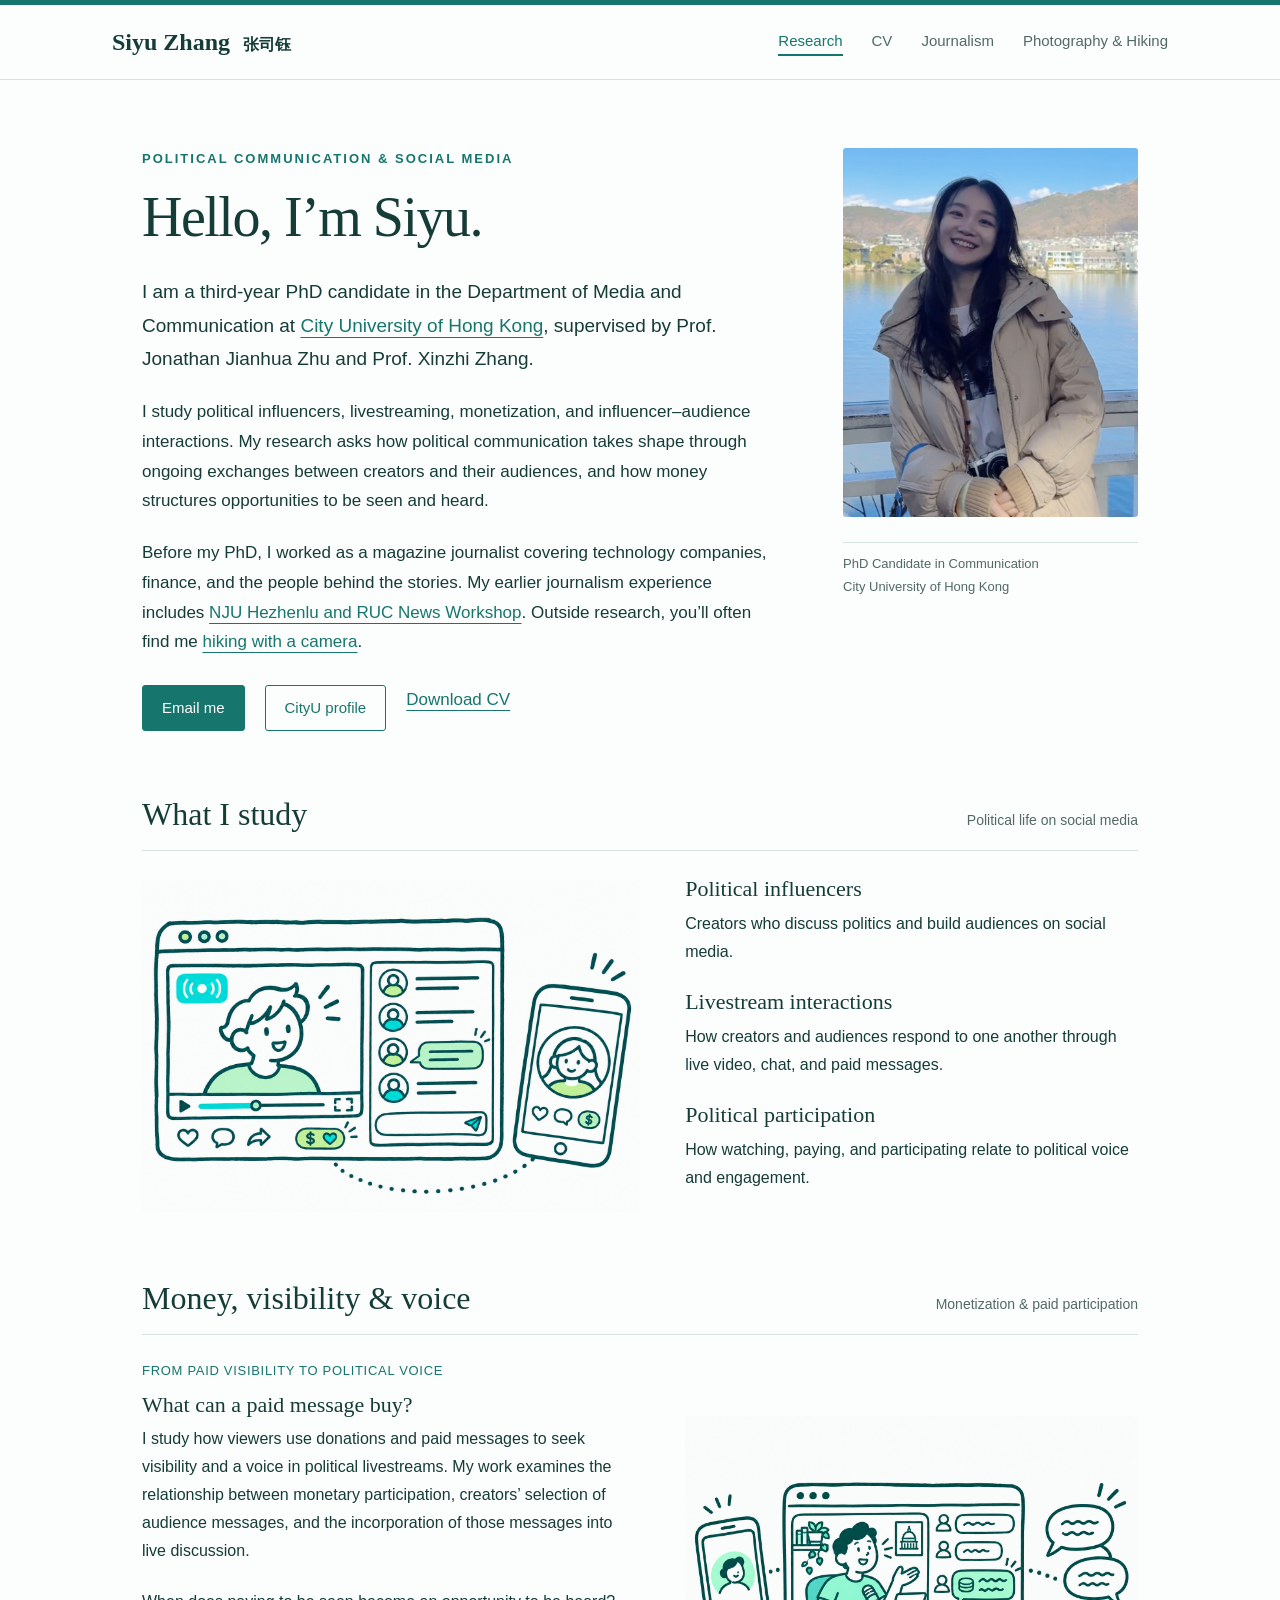
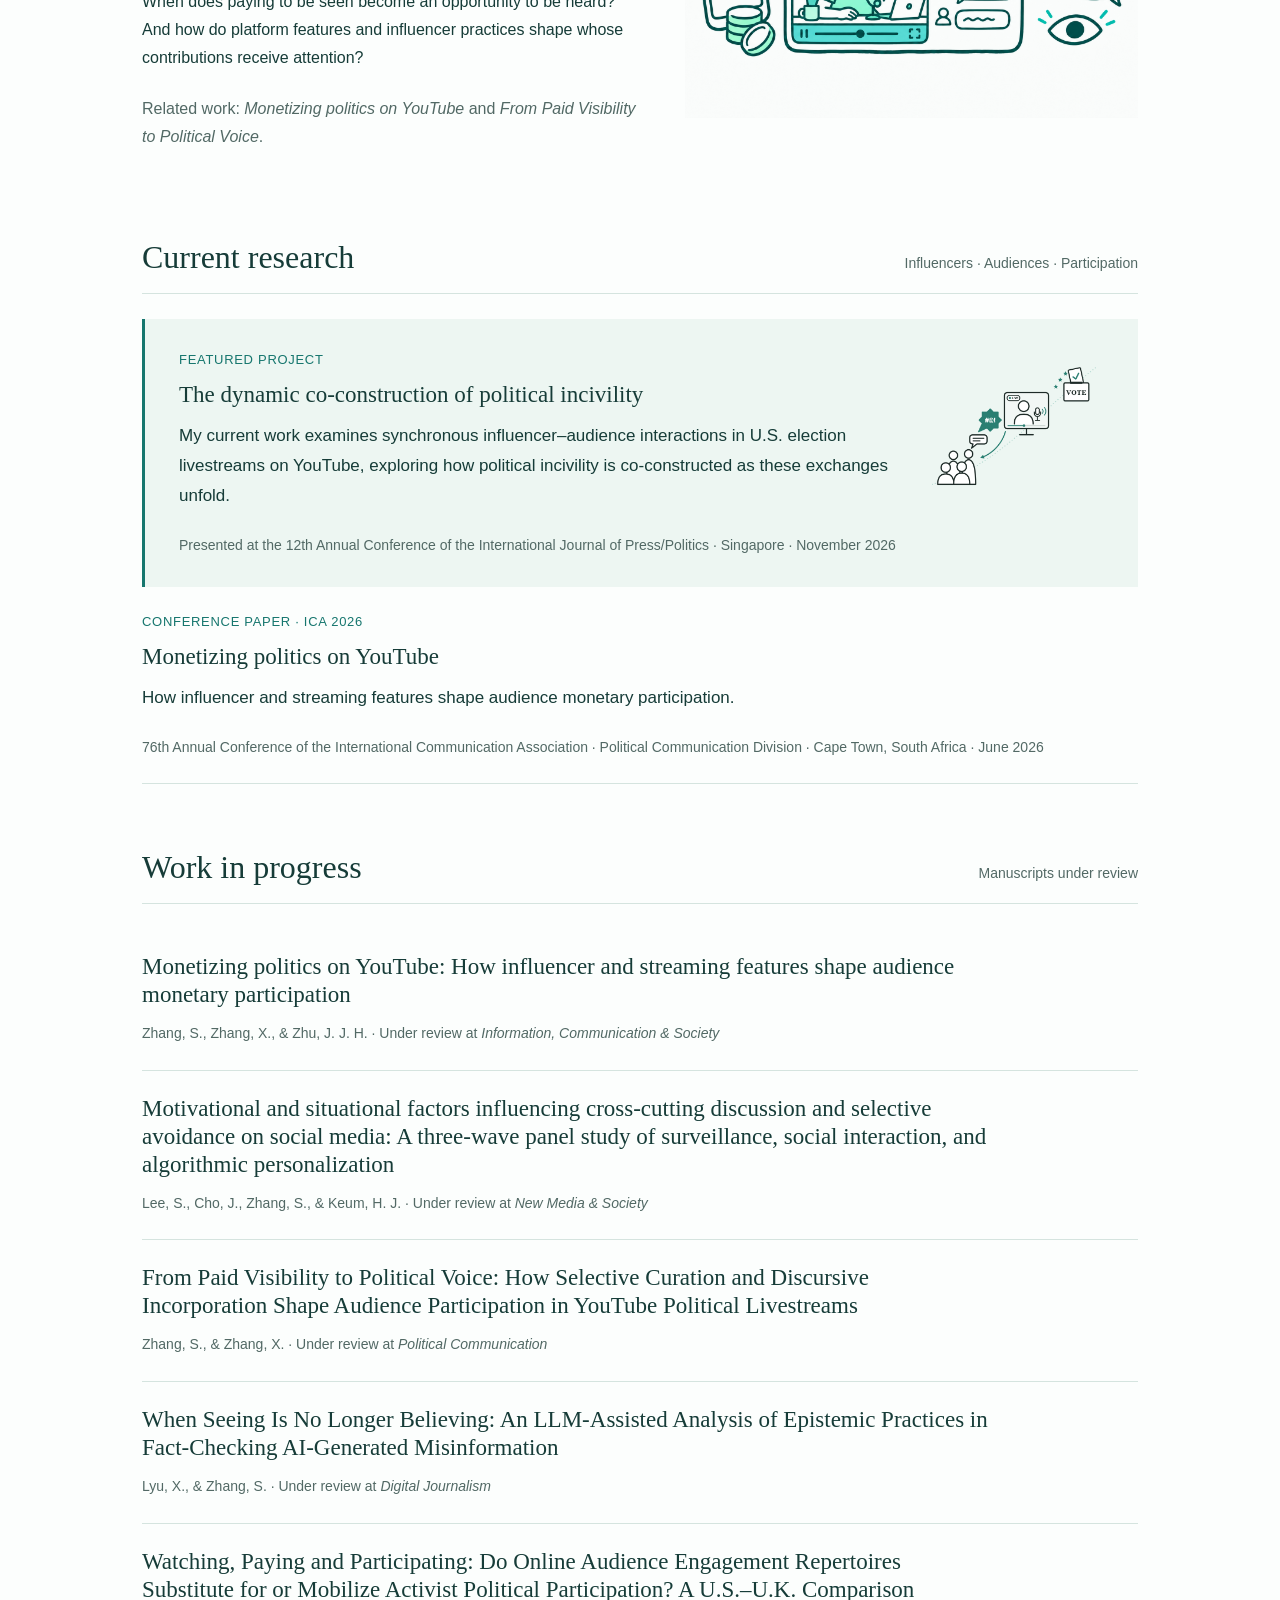
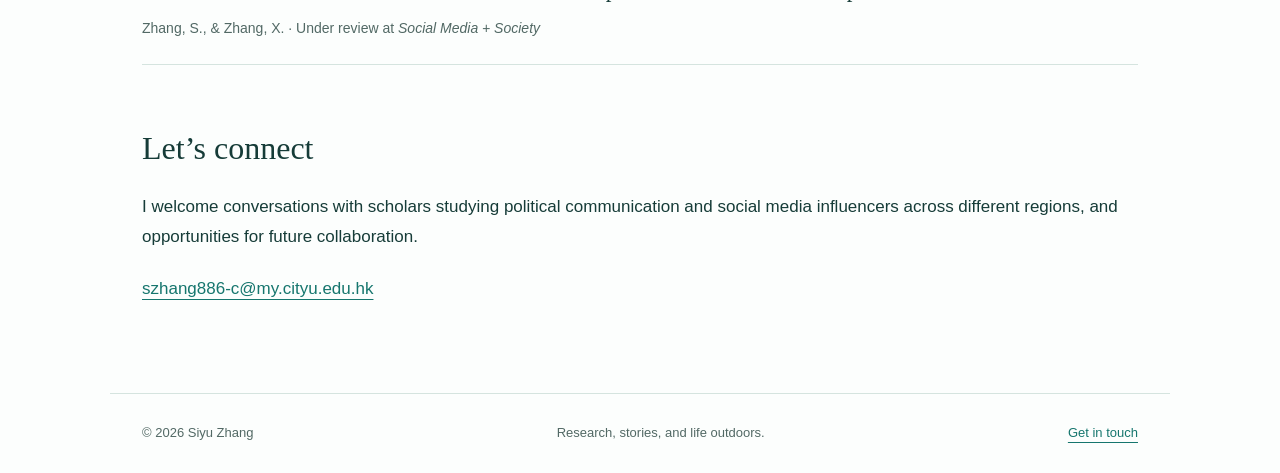
==== index.html @ 29b88601 "Publish Siyu Zhang personal academic website" ====
<!doctype html><html lang="en"><head><meta charset="utf-8"><meta name="viewport" content="width=device-width,initial-scale=1"><title>Research | Siyu Zhang</title><meta name="description" content="Siyu Zhang, PhD candidate at City University of Hong Kong. Political communication, social media influencers, and livestreaming. Research, journalism, photography and hiking."><meta name="theme-color" content="#16766e"><link rel="stylesheet" href="style.css"><link rel="icon" href="favicon.svg" type="image/svg+xml"></head><body><a class="skip" href="#main">Skip to content</a><header><div class="nav"><a class="brand" href="index.html">Siyu Zhang <span lang="zh" style="font-size:16px;margin-left:7px">张司钰</span></a><nav aria-label="Main navigation"><a href="index.html" aria-current="page" >Research</a><a href="cv.html" >CV</a><a href="journalism.html" >Journalism</a><a href="outside.html" >Photography & Hiking</a></nav></div></header><main id="main"><div class="hero"><div><div class="eyebrow">Political communication & social media</div><h1>Hello, I’m Siyu.</h1><p class="intro">I am a third-year PhD candidate in the Department of Media and Communication at <a href="https://www.cityu.edu.hk/com/Profile2.aspx?u=szhang886">City University of Hong Kong</a>, supervised by Prof. Jonathan Jianhua Zhu and Prof. Xinzhi Zhang.</p><p>I study political influencers, livestreaming, monetization, and influencer–audience interactions. My research asks how political communication takes shape through ongoing exchanges between creators and their audiences, and how money structures opportunities to be seen and heard.</p><p>Before my PhD, I worked as a magazine journalist covering technology companies, finance, and the people behind the stories. My earlier journalism experience includes <a href="journalism.html#fact-checking">NJU Hezhenlu and RUC News Workshop</a>. Outside research, you’ll often find me <a href="outside.html">hiking with a camera</a>.</p><div class="links"><a class="button" href="mailto:szhang886-c@my.cityu.edu.hk">Email me</a><a class="button outline" href="https://www.cityu.edu.hk/com/Profile2.aspx?u=szhang886" target="_blank" rel="noopener">CityU profile</a><a href="Siyu-Zhang-CV.pdf">Download CV</a></div></div><aside><img class="portrait" src="siyu-zhang.jpg" alt="Siyu Zhang smiling by a lake, with a camera"><div class="portrait-note">PhD Candidate in Communication<br>City University of Hong Kong</div></aside></div><section class="interest-section"><div class="section-head"><h2>What I study</h2><span class="meta">Political life on social media</span></div><div class="interest-layout"><img src="research-doodle.png" alt="A social media livestream connected to online viewers, live chat, reactions, and donations"><div><h3>Political influencers</h3><p>Creators who discuss politics and build audiences on social media.</p><h3>Livestream interactions</h3><p>How creators and audiences respond to one another through live video, chat, and paid messages.</p><h3>Political participation</h3><p>How watching, paying, and participating relate to political voice and engagement.</p></div></div></section><section id="money-visibility-voice"><div class="section-head"><h2>Money, visibility & voice</h2><span class="meta">Monetization & paid participation</span></div><div class="interest-layout"><div><span class="tag">FROM PAID VISIBILITY TO POLITICAL VOICE</span><h3>What can a paid message buy?</h3><p>I study how viewers use donations and paid messages to seek visibility and a voice in political livestreams. My work examines the relationship between monetary participation, creators’ selection of audience messages, and the incorporation of those messages into live discussion.</p><p>When does paying to be seen become an opportunity to be heard? And how do platform features and influencer practices shape whose contributions receive attention?</p><p class="meta">Related work: <em>Monetizing politics on YouTube</em> and <em>From Paid Visibility to Political Voice</em>.</p></div><img src="money-visibility-voice.png" alt="Online viewer payments, a highlighted livestream chat message, and opportunities for attention and response"></div></section><section><div class="section-head"><h2>Current research</h2><span class="meta">Influencers · Audiences · Participation</span></div><div class="research-focus"><img class="concept-illustration" src="research-concept.png" alt="Conceptual illustration linking livestreams, audience interaction, incivility, and electoral participation"><span class="tag">FEATURED PROJECT</span><h3>The dynamic co-construction of political incivility</h3><p>My current work examines synchronous influencer–audience interactions in U.S. election livestreams on YouTube, exploring how political incivility is co-constructed as these exchanges unfold.</p><p class="meta">Presented at the 12th Annual Conference of the International Journal of Press/Politics · Singapore · November 2026</p></div><div class="entry"><span class="tag">CONFERENCE PAPER · ICA 2026</span><h3>Monetizing politics on YouTube</h3><p>How influencer and streaming features shape audience monetary participation.</p><p class="meta">76th Annual Conference of the International Communication Association · Political Communication Division · Cape Town, South Africa · June 2026</p></div></section><section><div class="section-head"><h2>Work in progress</h2><span class="meta">Manuscripts under review</span></div><div class="entry"><h3>Monetizing politics on YouTube: How influencer and streaming features shape audience monetary participation</h3><p class="meta">Zhang, S., Zhang, X., & Zhu, J. J. H. · Under review at <em>Information, Communication & Society</em></p></div><div class="entry"><h3>Motivational and situational factors influencing cross-cutting discussion and selective avoidance on social media: A three-wave panel study of surveillance, social interaction, and algorithmic personalization</h3><p class="meta">Lee, S., Cho, J., Zhang, S., & Keum, H. J. · Under review at <em>New Media & Society</em></p></div><div class="entry"><h3>From Paid Visibility to Political Voice: How Selective Curation and Discursive Incorporation Shape Audience Participation in YouTube Political Livestreams</h3><p class="meta">Zhang, S., & Zhang, X. · Under review at <em>Political Communication</em></p></div><div class="entry"><h3>When Seeing Is No Longer Believing: An LLM-Assisted Analysis of Epistemic Practices in Fact-Checking AI-Generated Misinformation</h3><p class="meta">Lyu, X., & Zhang, S. · Under review at <em>Digital Journalism</em></p></div><div class="entry"><h3>Watching, Paying and Participating: Do Online Audience Engagement Repertoires Substitute for or Mobilize Activist Political Participation? A U.S.–U.K. Comparison</h3><p class="meta">Zhang, S., & Zhang, X. · Under review at <em>Social Media + Society</em></p></div></section><section><h2>Let’s connect</h2><p>I welcome conversations with scholars studying political communication and social media influencers across different regions, and opportunities for future collaboration.</p><a href="mailto:szhang886-c@my.cityu.edu.hk">szhang886-c@my.cityu.edu.hk</a></section></main><footer><span>© 2026 Siyu Zhang</span><span>Research, stories, and life outdoors.</span><a href="mailto:szhang886-c@my.cityu.edu.hk">Get in touch</a></footer><script src="script.js"></script></body></html>
---- style.css ----
*{box-sizing:border-box} :root{--ink:#163c38;--teal:#16766e;--muted:#526965;--line:#d5e4df;--paper:#fcfefd;--tint:#edf6f2}body{margin:0;background:var(--paper);color:var(--ink);font:17px/1.75 -apple-system,BlinkMacSystemFont,"Segoe UI",sans-serif}a{color:var(--teal);text-decoration-thickness:1px;text-underline-offset:5px}a:hover{color:#073e39}button{font:inherit}a:focus-visible,button:focus-visible,summary:focus-visible{outline:3px solid #40998d;outline-offset:5px}.skip{position:absolute;left:-9999px}.skip:focus{left:20px;top:10px;background:white;z-index:5}header{border-top:5px solid var(--teal);border-bottom:1px solid var(--line)}.nav{max-width:1120px;margin:auto;display:flex;align-items:center;justify-content:space-between;padding:23px 32px;gap:24px}.brand{font:600 24px Georgia,serif;color:var(--ink);text-decoration:none}.nav nav{display:flex;gap:29px;flex-wrap:wrap}.nav nav a{text-decoration:none;font-size:15px;color:var(--muted)}.nav nav a[aria-current]{color:var(--teal);border-bottom:2px solid var(--teal)}main{max-width:1060px;margin:auto;padding:68px 32px 90px}h1,h2,h3{font-family:Georgia,'Times New Roman',serif;font-weight:400;line-height:1.22}h1{font-size:56px;letter-spacing:-1.5px;margin:12px 0 24px}h2{font-size:32px;margin:0 0 24px}h3{font-size:23px;margin:0 0 12px}p{margin:0 0 22px}.eyebrow{font-size:13px;letter-spacing:2px;text-transform:uppercase;color:var(--teal);font-weight:600}.muted,.meta{color:var(--muted)}.meta{font-size:14px}.hero{display:grid;grid-template-columns:1fr 295px;gap:65px;align-items:start}.hero .portrait{width:100%;aspect-ratio:4/5;object-fit:cover;border-radius:3px}.portrait-note{font-size:13px;color:var(--muted);border-top:1px solid var(--line);margin-top:15px;padding-top:10px}.intro{font-size:19px;line-height:1.75}.links{display:flex;gap:20px;flex-wrap:wrap;margin-top:28px}.button{display:inline-block;background:var(--teal);color:white;text-decoration:none;padding:9px 19px;border:1px solid var(--teal);border-radius:3px;font-size:15px}.button:hover{background:#0d544e;color:white}.outline{background:transparent;color:var(--teal)}section{margin-top:64px} .section-head{display:flex;justify-content:space-between;align-items:baseline;gap:20px;border-bottom:1px solid var(--line);margin-bottom:25px}.section-head h2{margin-bottom:16px}.research-focus{background:var(--tint);padding:30px 34px;border-left:3px solid var(--teal)}.research-focus p:last-child{margin-bottom:0}.entry{padding:24px 0;border-bottom:1px solid var(--line)}.entry h3{max-width:850px}.entry p:last-child{margin-bottom:0}.tag{font-size:13px;color:var(--teal);display:block;margin-bottom:9px;letter-spacing:.7px}.page-intro{max-width:720px;font-size:19px}.cv-row{display:grid;grid-template-columns:155px 1fr;gap:25px;padding:23px 0;border-bottom:1px solid var(--line)}.cv-row p{margin:0}.cv-row h3{font-size:22px}.report{display:grid;grid-template-columns:130px 1fr;gap:28px;padding:30px 0;border-bottom:1px solid var(--line)}.report h3 a{color:var(--ink);text-decoration:none}.report h3 a:hover{text-decoration:underline}.report p{max-width:700px;margin-bottom:13px}.report .original{font-size:14px;color:var(--muted)}.landscape{width:100%;max-height:470px;object-fit:cover;margin:30px 0 0}.filters{display:flex;gap:10px;flex-wrap:wrap;margin:30px 0}.filters button{padding:7px 18px;border:1px solid var(--line);border-radius:3px;background:white;color:var(--ink);cursor:pointer}.filters button[aria-pressed=true]{background:var(--teal);border-color:var(--teal);color:white}.gallery{display:grid;grid-template-columns:repeat(3,1fr);gap:17px}.photo{padding:0;margin:0}.photo button{display:block;width:100%;padding:0;border:0;background:transparent;cursor:zoom-in}.photo img{display:block;width:100%;height:245px;object-fit:cover}.photo figcaption{font-size:13px;margin-top:7px;color:var(--muted)}.trail{padding:26px 0;border-bottom:1px solid var(--line)}.trail h3{font-size:27px}.trail p:last-child{margin-bottom:0}.stats{display:flex;gap:30px;color:var(--teal);margin:20px 0;font-size:15px}.note{font:italic 25px/1.5 Georgia,serif;margin:30px 0}.two-col{display:grid;grid-template-columns:1fr 1fr;gap:35px}footer{border-top:1px solid var(--line);padding:28px 32px;color:var(--muted);font-size:13px;max-width:1060px;margin:auto;display:flex;justify-content:space-between;gap:20px}dialog{border:0;background:#092622;padding:18px;max-width:95vw;max-height:95vh;color:white}dialog::backdrop{background:#061b19e8}dialog img{display:block;max-height:78vh;max-width:85vw;object-fit:contain}dialog button{background:white;color:var(--ink);border:0;padding:5px 16px;cursor:pointer;float:right;margin-bottom:12px}[hidden]{display:none!important}details{border-bottom:1px solid var(--line);padding:20px 0}summary{cursor:pointer;font-family:Georgia,serif;font-size:21px}details p{margin:15px 0 0}@media(max-width:760px){.nav{align-items:flex-start;flex-direction:column;padding:20px 24px;gap:12px}.nav nav{gap:18px}.nav nav a{font-size:14px}main{padding:40px 24px 60px}h1{font-size:43px}.hero{grid-template-columns:1fr;gap:30px}.hero aside{max-width:270px;grid-row:1}.hero .portrait{aspect-ratio:1/1}.intro,.page-intro{font-size:17px}.gallery{grid-template-columns:repeat(2,1fr)}.photo img{height:210px}.cv-row,.report{grid-template-columns:1fr;gap:8px}.two-col{grid-template-columns:1fr}.research-focus{padding:24px}section{margin-top:45px}footer{flex-direction:column}.section-head{flex-wrap:wrap;gap:0}}@media(max-width:430px){.gallery{grid-template-columns:1fr}.photo img{height:280px}.stats{gap:16px}}
.illustrated-intro{display:grid;grid-template-columns:minmax(0,1fr) 300px;gap:45px;align-items:center}.section-illustration{width:100%;height:auto;mix-blend-mode:multiply}.interest-layout{display:grid;grid-template-columns:1.1fr 1fr;gap:45px;align-items:center}.interest-layout>img{width:100%;mix-blend-mode:multiply}.interest-layout h3{font-size:22px;margin:0 0 7px}.interest-layout p{font-size:16px;margin-bottom:23px}.concept-illustration{width:180px;height:150px;object-fit:contain;float:right;margin:0 0 14px 25px}.research-focus{display:flow-root}@media(max-width:760px){.illustrated-intro{grid-template-columns:1fr;gap:20px}.section-illustration{max-width:300px;justify-self:center}.interest-layout{grid-template-columns:1fr;gap:25px}.interest-layout>img{max-width:470px;margin:auto}.concept-illustration{width:130px;height:120px;margin-left:15px}}
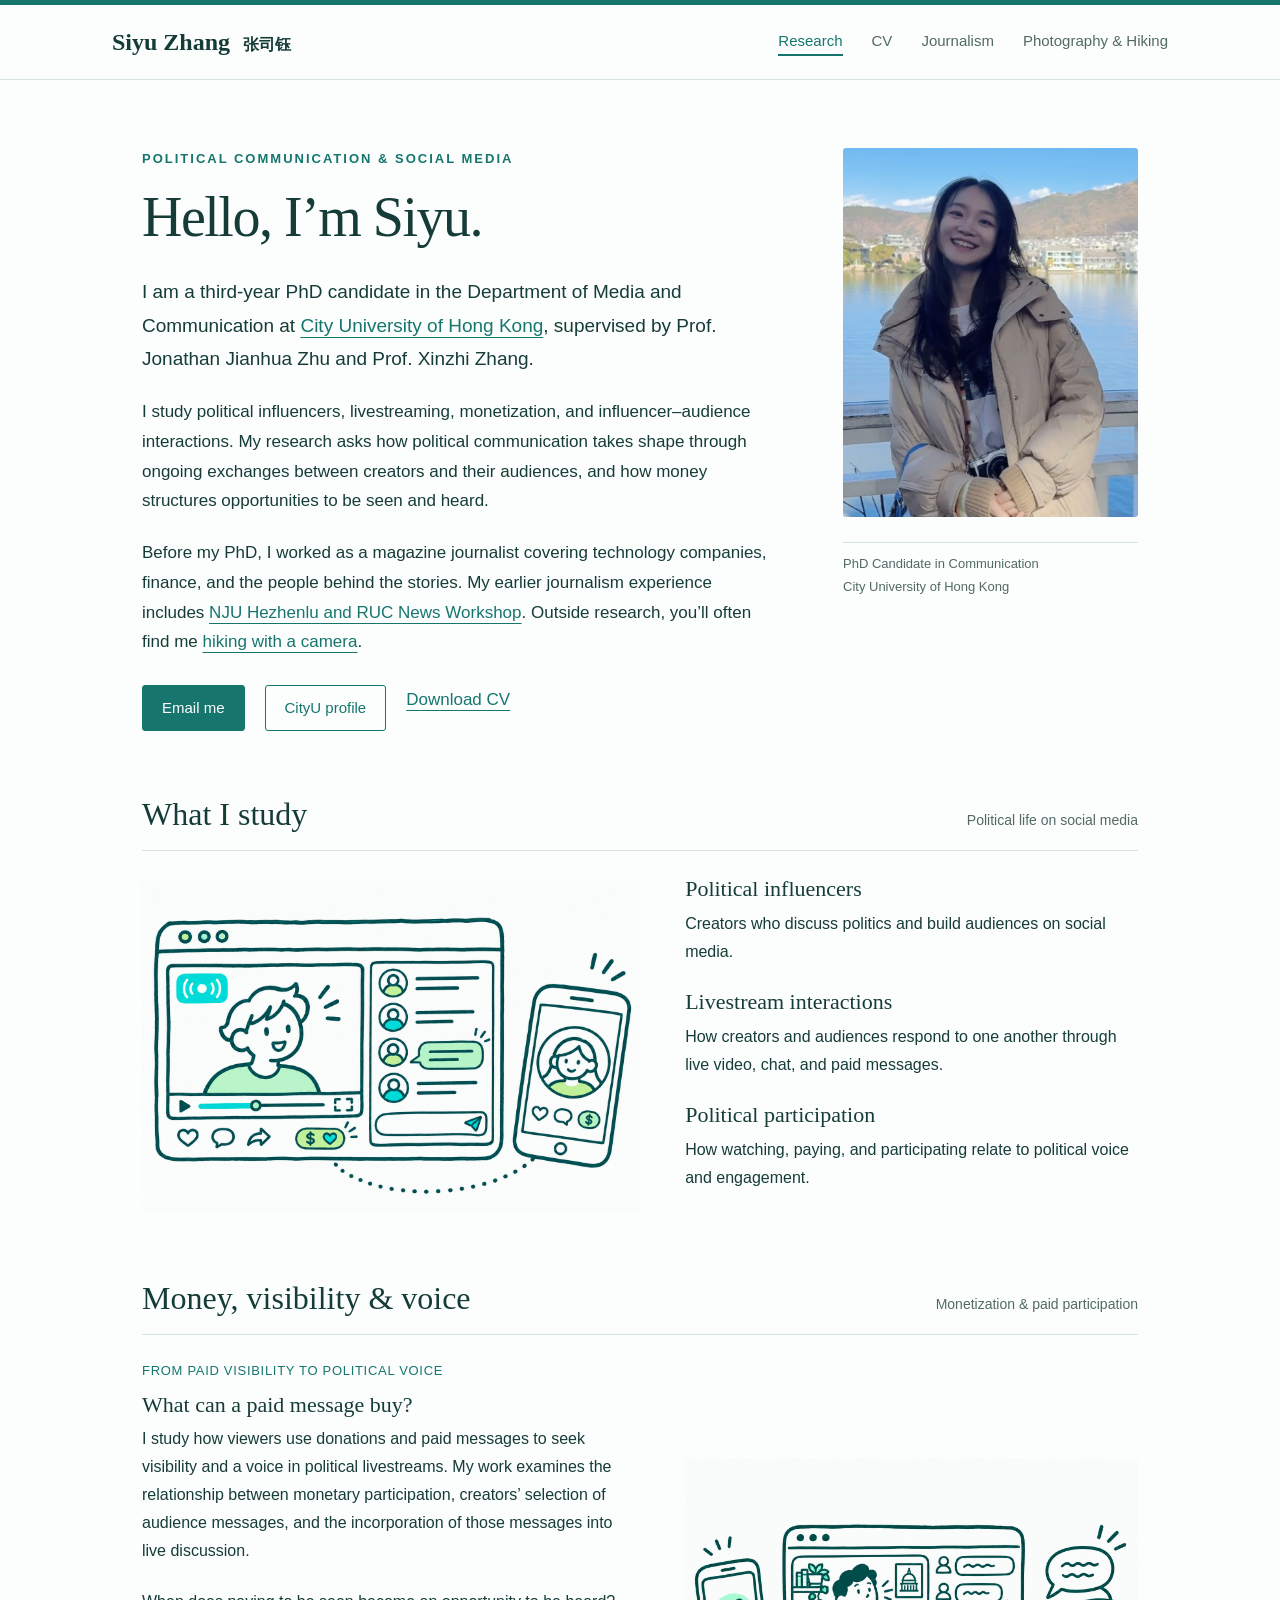
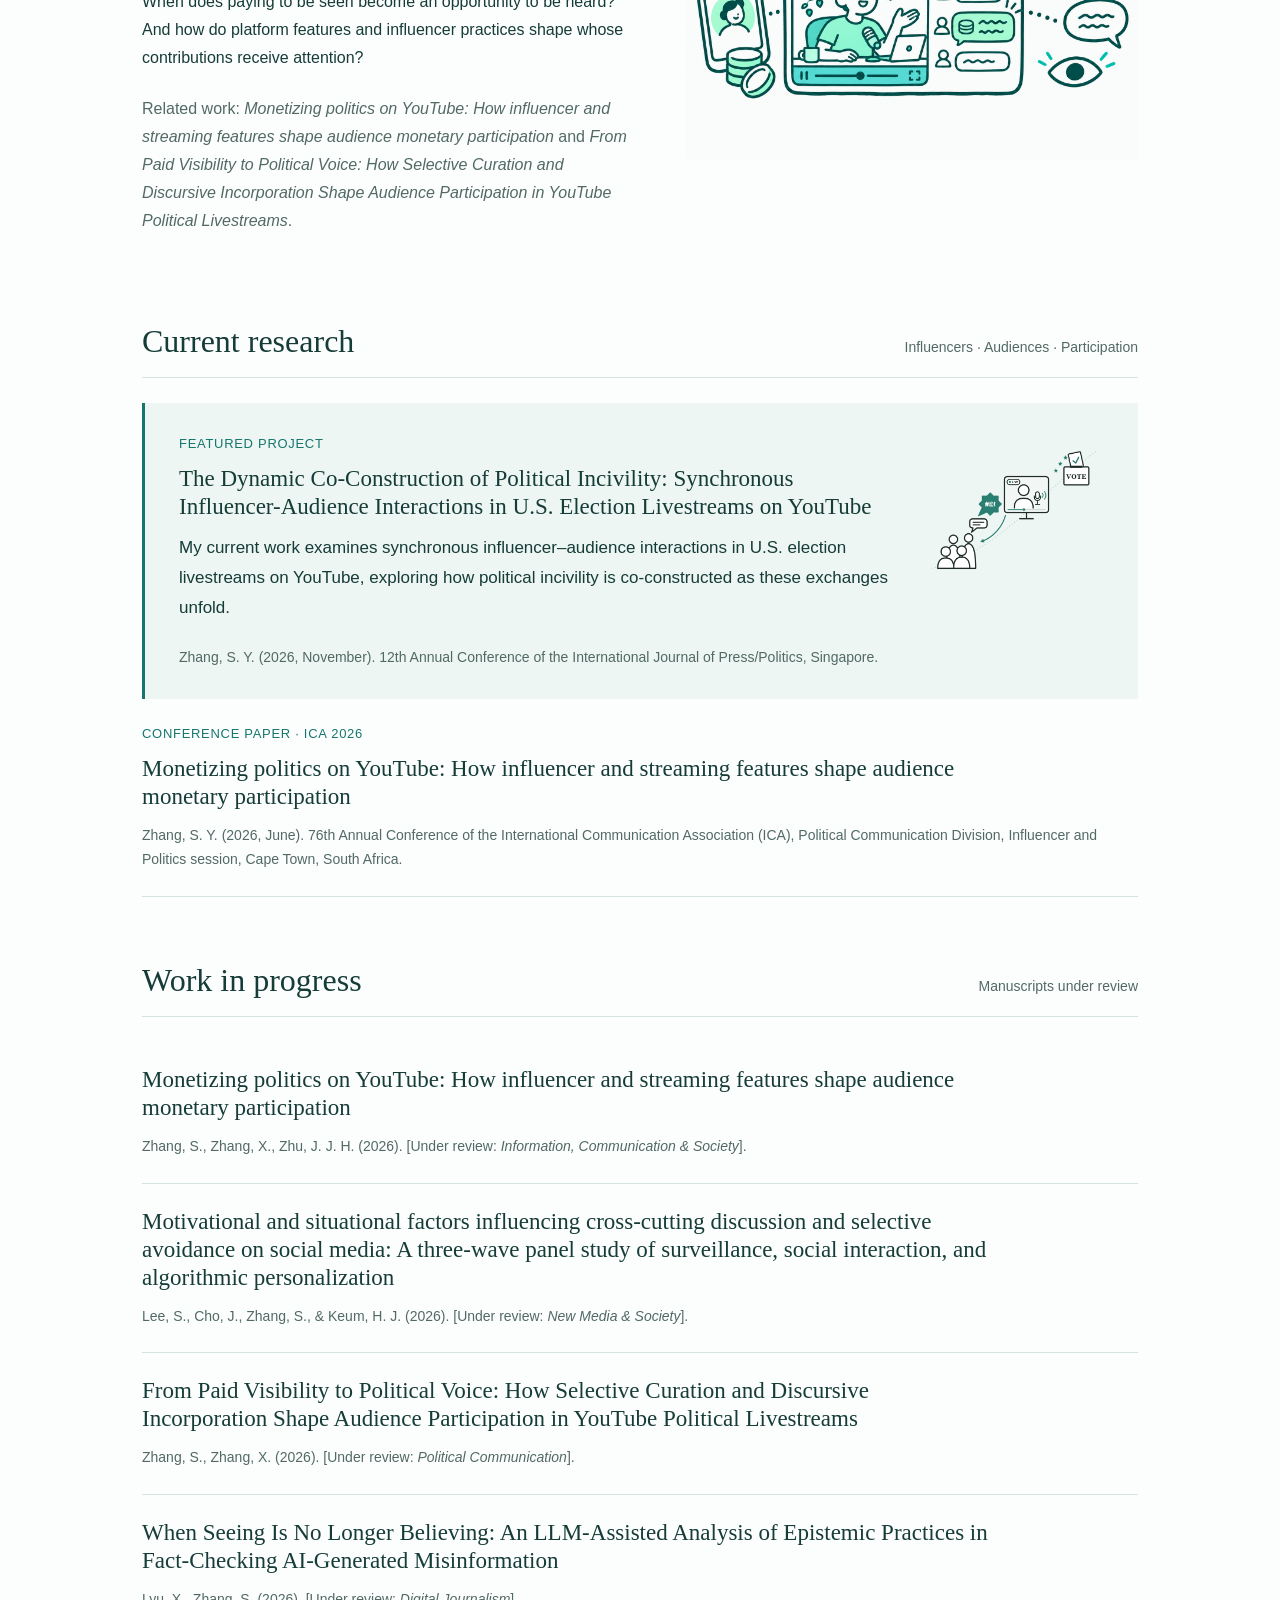
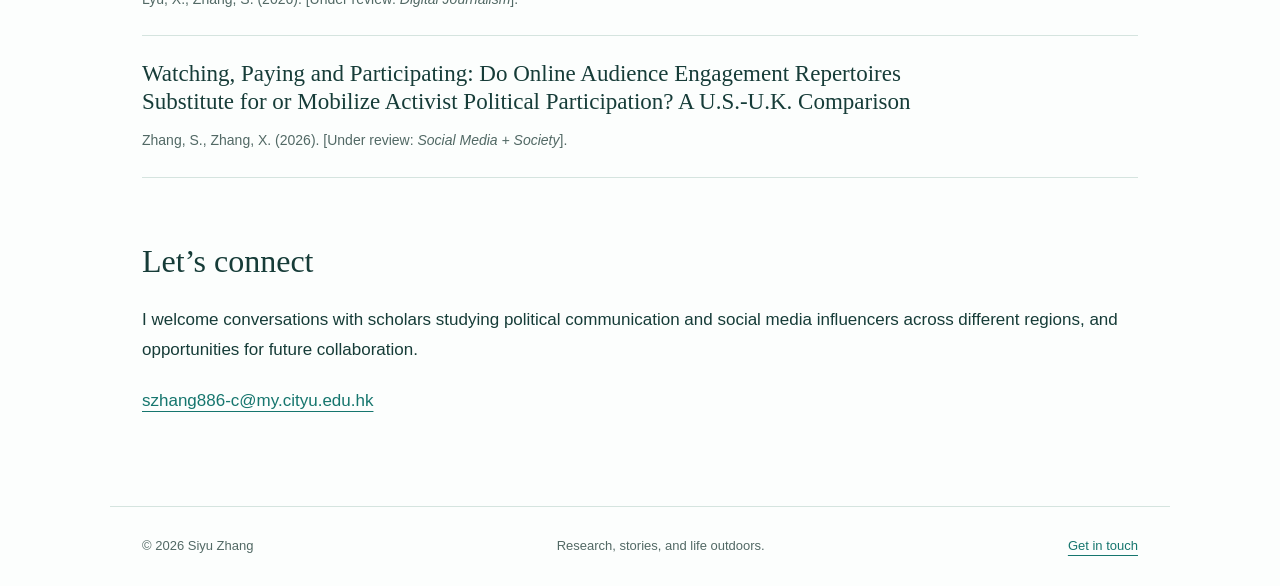
==== commit 784a5def: "Match research titles and citations to supplied CV" ====
--- a/index.html
+++ b/index.html
@@ -1 +1 @@
-<!doctype html><html lang="en"><head><meta charset="utf-8"><meta name="viewport" content="width=device-width,initial-scale=1"><title>Research | Siyu Zhang</title><meta name="description" content="Siyu Zhang, PhD candidate at City University of Hong Kong. Political communication, social media influencers, and livestreaming. Research, journalism, photography and hiking."><meta name="theme-color" content="#16766e"><link rel="stylesheet" href="style.css"><link rel="icon" href="favicon.svg" type="image/svg+xml"></head><body><a class="skip" href="#main">Skip to content</a><header><div class="nav"><a class="brand" href="index.html">Siyu Zhang <span lang="zh" style="font-size:16px;margin-left:7px">张司钰</span></a><nav aria-label="Main navigation"><a href="index.html" aria-current="page" >Research</a><a href="cv.html" >CV</a><a href="journalism.html" >Journalism</a><a href="outside.html" >Photography & Hiking</a></nav></div></header><main id="main"><div class="hero"><div><div class="eyebrow">Political communication & social media</div><h1>Hello, I’m Siyu.</h1><p class="intro">I am a third-year PhD candidate in the Department of Media and Communication at <a href="https://www.cityu.edu.hk/com/Profile2.aspx?u=szhang886">City University of Hong Kong</a>, supervised by Prof. Jonathan Jianhua Zhu and Prof. Xinzhi Zhang.</p><p>I study political influencers, livestreaming, monetization, and influencer–audience interactions. My research asks how political communication takes shape through ongoing exchanges between creators and their audiences, and how money structures opportunities to be seen and heard.</p><p>Before my PhD, I worked as a magazine journalist covering technology companies, finance, and the people behind the stories. My earlier journalism experience includes <a href="journalism.html#fact-checking">NJU Hezhenlu and RUC News Workshop</a>. Outside research, you’ll often find me <a href="outside.html">hiking with a camera</a>.</p><div class="links"><a class="button" href="mailto:szhang886-c@my.cityu.edu.hk">Email me</a><a class="button outline" href="https://www.cityu.edu.hk/com/Profile2.aspx?u=szhang886" target="_blank" rel="noopener">CityU profile</a><a href="Siyu-Zhang-CV.pdf">Download CV</a></div></div><aside><img class="portrait" src="siyu-zhang.jpg" alt="Siyu Zhang smiling by a lake, with a camera"><div class="portrait-note">PhD Candidate in Communication<br>City University of Hong Kong</div></aside></div><section class="interest-section"><div class="section-head"><h2>What I study</h2><span class="meta">Political life on social media</span></div><div class="interest-layout"><img src="research-doodle.png" alt="A social media livestream connected to online viewers, live chat, reactions, and donations"><div><h3>Political influencers</h3><p>Creators who discuss politics and build audiences on social media.</p><h3>Livestream interactions</h3><p>How creators and audiences respond to one another through live video, chat, and paid messages.</p><h3>Political participation</h3><p>How watching, paying, and participating relate to political voice and engagement.</p></div></div></section><section id="money-visibility-voice"><div class="section-head"><h2>Money, visibility & voice</h2><span class="meta">Monetization & paid participation</span></div><div class="interest-layout"><div><span class="tag">FROM PAID VISIBILITY TO POLITICAL VOICE</span><h3>What can a paid message buy?</h3><p>I study how viewers use donations and paid messages to seek visibility and a voice in political livestreams. My work examines the relationship between monetary participation, creators’ selection of audience messages, and the incorporation of those messages into live discussion.</p><p>When does paying to be seen become an opportunity to be heard? And how do platform features and influencer practices shape whose contributions receive attention?</p><p class="meta">Related work: <em>Monetizing politics on YouTube</em> and <em>From Paid Visibility to Political Voice</em>.</p></div><img src="money-visibility-voice.png" alt="Online viewer payments, a highlighted livestream chat message, and opportunities for attention and response"></div></section><section><div class="section-head"><h2>Current research</h2><span class="meta">Influencers · Audiences · Participation</span></div><div class="research-focus"><img class="concept-illustration" src="research-concept.png" alt="Conceptual illustration linking livestreams, audience interaction, incivility, and electoral participation"><span class="tag">FEATURED PROJECT</span><h3>The dynamic co-construction of political incivility</h3><p>My current work examines synchronous influencer–audience interactions in U.S. election livestreams on YouTube, exploring how political incivility is co-constructed as these exchanges unfold.</p><p class="meta">Presented at the 12th Annual Conference of the International Journal of Press/Politics · Singapore · November 2026</p></div><div class="entry"><span class="tag">CONFERENCE PAPER · ICA 2026</span><h3>Monetizing politics on YouTube</h3><p>How influencer and streaming features shape audience monetary participation.</p><p class="meta">76th Annual Conference of the International Communication Association · Political Communication Division · Cape Town, South Africa · June 2026</p></div></section><section><div class="section-head"><h2>Work in progress</h2><span class="meta">Manuscripts under review</span></div><div class="entry"><h3>Monetizing politics on YouTube: How influencer and streaming features shape audience monetary participation</h3><p class="meta">Zhang, S., Zhang, X., & Zhu, J. J. H. · Under review at <em>Information, Communication & Society</em></p></div><div class="entry"><h3>Motivational and situational factors influencing cross-cutting discussion and selective avoidance on social media: A three-wave panel study of surveillance, social interaction, and algorithmic personalization</h3><p class="meta">Lee, S., Cho, J., Zhang, S., & Keum, H. J. · Under review at <em>New Media & Society</em></p></div><div class="entry"><h3>From Paid Visibility to Political Voice: How Selective Curation and Discursive Incorporation Shape Audience Participation in YouTube Political Livestreams</h3><p class="meta">Zhang, S., & Zhang, X. · Under review at <em>Political Communication</em></p></div><div class="entry"><h3>When Seeing Is No Longer Believing: An LLM-Assisted Analysis of Epistemic Practices in Fact-Checking AI-Generated Misinformation</h3><p class="meta">Lyu, X., & Zhang, S. · Under review at <em>Digital Journalism</em></p></div><div class="entry"><h3>Watching, Paying and Participating: Do Online Audience Engagement Repertoires Substitute for or Mobilize Activist Political Participation? A U.S.–U.K. Comparison</h3><p class="meta">Zhang, S., & Zhang, X. · Under review at <em>Social Media + Society</em></p></div></section><section><h2>Let’s connect</h2><p>I welcome conversations with scholars studying political communication and social media influencers across different regions, and opportunities for future collaboration.</p><a href="mailto:szhang886-c@my.cityu.edu.hk">szhang886-c@my.cityu.edu.hk</a></section></main><footer><span>© 2026 Siyu Zhang</span><span>Research, stories, and life outdoors.</span><a href="mailto:szhang886-c@my.cityu.edu.hk">Get in touch</a></footer><script src="script.js"></script></body></html>+<!doctype html><html lang="en"><head><meta charset="utf-8"><meta name="viewport" content="width=device-width,initial-scale=1"><title>Research | Siyu Zhang</title><meta name="description" content="Siyu Zhang, PhD candidate at City University of Hong Kong. Political communication, social media influencers, and livestreaming. Research, journalism, photography and hiking."><meta name="theme-color" content="#16766e"><link rel="stylesheet" href="style.css"><link rel="icon" href="favicon.svg" type="image/svg+xml"></head><body><a class="skip" href="#main">Skip to content</a><header><div class="nav"><a class="brand" href="index.html">Siyu Zhang <span lang="zh" style="font-size:16px;margin-left:7px">张司钰</span></a><nav aria-label="Main navigation"><a href="index.html" aria-current="page" >Research</a><a href="cv.html" >CV</a><a href="journalism.html" >Journalism</a><a href="outside.html" >Photography & Hiking</a></nav></div></header><main id="main"><div class="hero"><div><div class="eyebrow">Political communication & social media</div><h1>Hello, I’m Siyu.</h1><p class="intro">I am a third-year PhD candidate in the Department of Media and Communication at <a href="https://www.cityu.edu.hk/com/Profile2.aspx?u=szhang886">City University of Hong Kong</a>, supervised by Prof. Jonathan Jianhua Zhu and Prof. Xinzhi Zhang.</p><p>I study political influencers, livestreaming, monetization, and influencer–audience interactions. My research asks how political communication takes shape through ongoing exchanges between creators and their audiences, and how money structures opportunities to be seen and heard.</p><p>Before my PhD, I worked as a magazine journalist covering technology companies, finance, and the people behind the stories. My earlier journalism experience includes <a href="journalism.html#fact-checking">NJU Hezhenlu and RUC News Workshop</a>. Outside research, you’ll often find me <a href="outside.html">hiking with a camera</a>.</p><div class="links"><a class="button" href="mailto:szhang886-c@my.cityu.edu.hk">Email me</a><a class="button outline" href="https://www.cityu.edu.hk/com/Profile2.aspx?u=szhang886" target="_blank" rel="noopener">CityU profile</a><a href="Siyu-Zhang-CV.pdf">Download CV</a></div></div><aside><img class="portrait" src="siyu-zhang.jpg" alt="Siyu Zhang smiling by a lake, with a camera"><div class="portrait-note">PhD Candidate in Communication<br>City University of Hong Kong</div></aside></div><section class="interest-section"><div class="section-head"><h2>What I study</h2><span class="meta">Political life on social media</span></div><div class="interest-layout"><img src="research-doodle.png" alt="A social media livestream connected to online viewers, live chat, reactions, and donations"><div><h3>Political influencers</h3><p>Creators who discuss politics and build audiences on social media.</p><h3>Livestream interactions</h3><p>How creators and audiences respond to one another through live video, chat, and paid messages.</p><h3>Political participation</h3><p>How watching, paying, and participating relate to political voice and engagement.</p></div></div></section><section id="money-visibility-voice"><div class="section-head"><h2>Money, visibility & voice</h2><span class="meta">Monetization & paid participation</span></div><div class="interest-layout"><div><span class="tag">FROM PAID VISIBILITY TO POLITICAL VOICE</span><h3>What can a paid message buy?</h3><p>I study how viewers use donations and paid messages to seek visibility and a voice in political livestreams. My work examines the relationship between monetary participation, creators’ selection of audience messages, and the incorporation of those messages into live discussion.</p><p>When does paying to be seen become an opportunity to be heard? And how do platform features and influencer practices shape whose contributions receive attention?</p><p class="meta">Related work: <em>Monetizing politics on YouTube: How influencer and streaming features shape audience monetary participation</em> and <em>From Paid Visibility to Political Voice: How Selective Curation and Discursive Incorporation Shape Audience Participation in YouTube Political Livestreams</em>.</p></div><img src="money-visibility-voice.png" alt="Online viewer payments, a highlighted livestream chat message, and opportunities for attention and response"></div></section><section><div class="section-head"><h2>Current research</h2><span class="meta">Influencers · Audiences · Participation</span></div><div class="research-focus"><img class="concept-illustration" src="research-concept.png" alt="Conceptual illustration linking livestreams, audience interaction, incivility, and electoral participation"><span class="tag">FEATURED PROJECT</span><h3>The Dynamic Co-Construction of Political Incivility: Synchronous Influencer-Audience Interactions in U.S. Election Livestreams on YouTube</h3><p>My current work examines synchronous influencer–audience interactions in U.S. election livestreams on YouTube, exploring how political incivility is co-constructed as these exchanges unfold.</p><p class="meta">Zhang, S. Y. (2026, November). 12th Annual Conference of the International Journal of Press/Politics, Singapore.</p></div><div class="entry"><span class="tag">CONFERENCE PAPER · ICA 2026</span><h3>Monetizing politics on YouTube: How influencer and streaming features shape audience monetary participation</h3><p class="meta">Zhang, S. Y. (2026, June). 76th Annual Conference of the International Communication Association (ICA), Political Communication Division, Influencer and Politics session, Cape Town, South Africa.</p></div></section><section><div class="section-head"><h2>Work in progress</h2><span class="meta">Manuscripts under review</span></div><div class="entry"><h3>Monetizing politics on YouTube: How influencer and streaming features shape audience monetary participation</h3><p class="meta">Zhang, S., Zhang, X., Zhu, J. J. H. (2026). [Under review: <em>Information, Communication & Society</em>].</p></div><div class="entry"><h3>Motivational and situational factors influencing cross-cutting discussion and selective avoidance on social media: A three-wave panel study of surveillance, social interaction, and algorithmic personalization</h3><p class="meta">Lee, S., Cho, J., Zhang, S., & Keum, H. J. (2026). [Under review: <em>New Media & Society</em>].</p></div><div class="entry"><h3>From Paid Visibility to Political Voice: How Selective Curation and Discursive Incorporation Shape Audience Participation in YouTube Political Livestreams</h3><p class="meta">Zhang, S., Zhang, X. (2026). [Under review: <em>Political Communication</em>].</p></div><div class="entry"><h3>When Seeing Is No Longer Believing: An LLM-Assisted Analysis of Epistemic Practices in Fact-Checking AI-Generated Misinformation</h3><p class="meta">Lyu, X., Zhang, S. (2026). [Under review: <em>Digital Journalism</em>].</p></div><div class="entry"><h3>Watching, Paying and Participating: Do Online Audience Engagement Repertoires Substitute for or Mobilize Activist Political Participation? A U.S.-U.K. Comparison</h3><p class="meta">Zhang, S., Zhang, X. (2026). [Under review: <em>Social Media + Society</em>].</p></div></section><section><h2>Let’s connect</h2><p>I welcome conversations with scholars studying political communication and social media influencers across different regions, and opportunities for future collaboration.</p><a href="mailto:szhang886-c@my.cityu.edu.hk">szhang886-c@my.cityu.edu.hk</a></section></main><footer><span>© 2026 Siyu Zhang</span><span>Research, stories, and life outdoors.</span><a href="mailto:szhang886-c@my.cityu.edu.hk">Get in touch</a></footer><script src="script.js"></script></body></html>
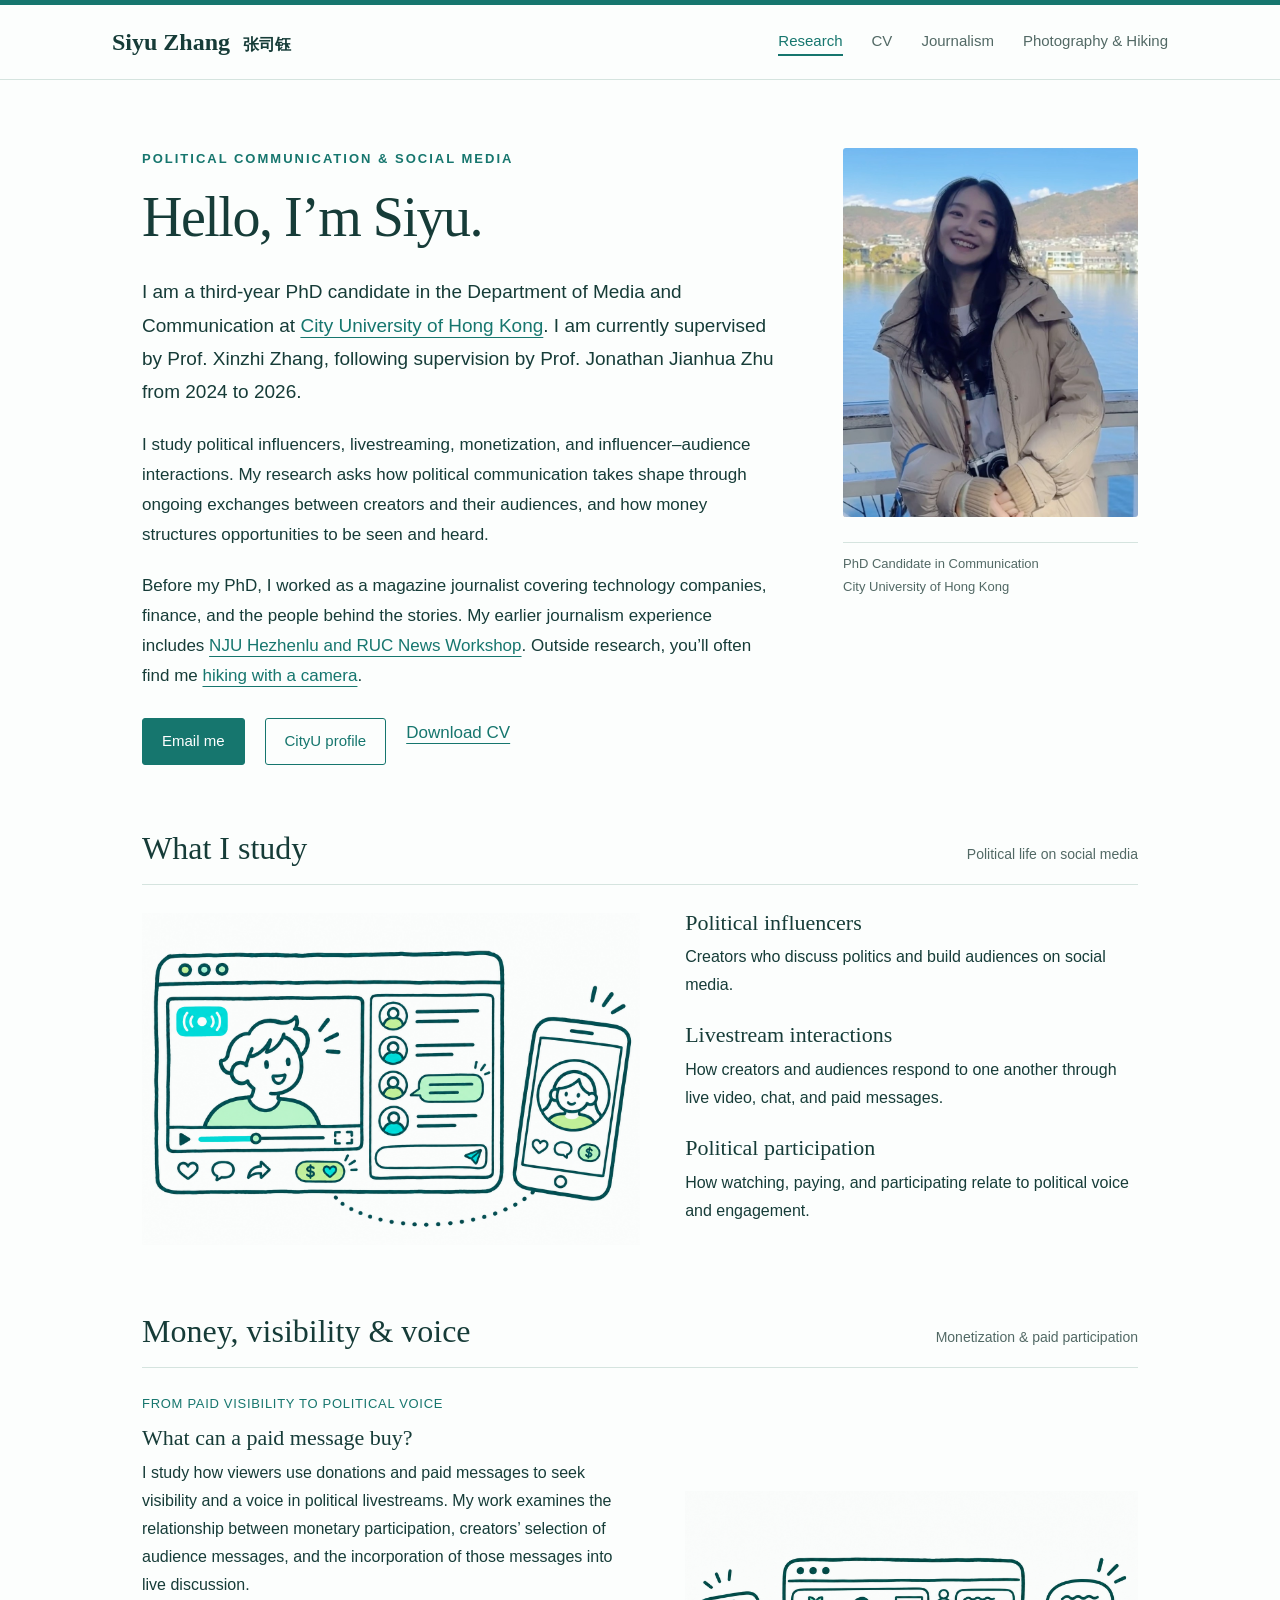
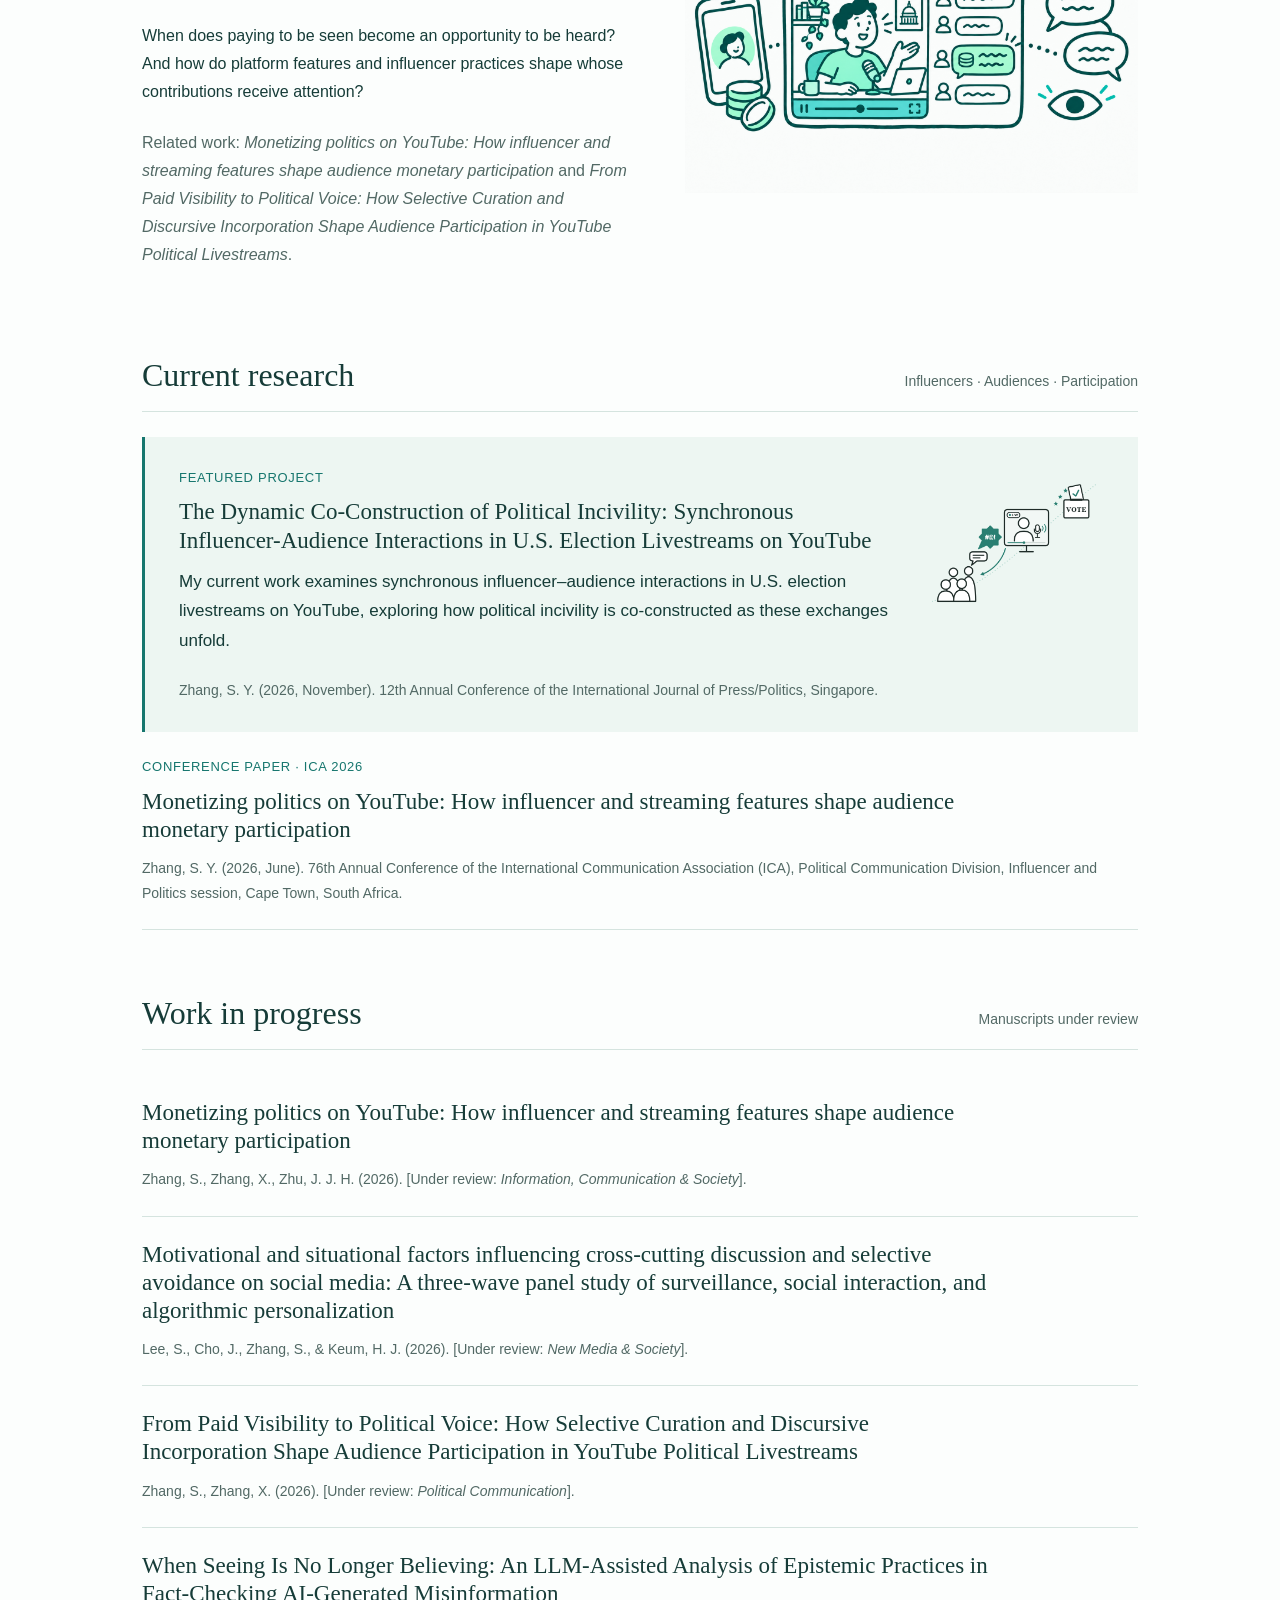
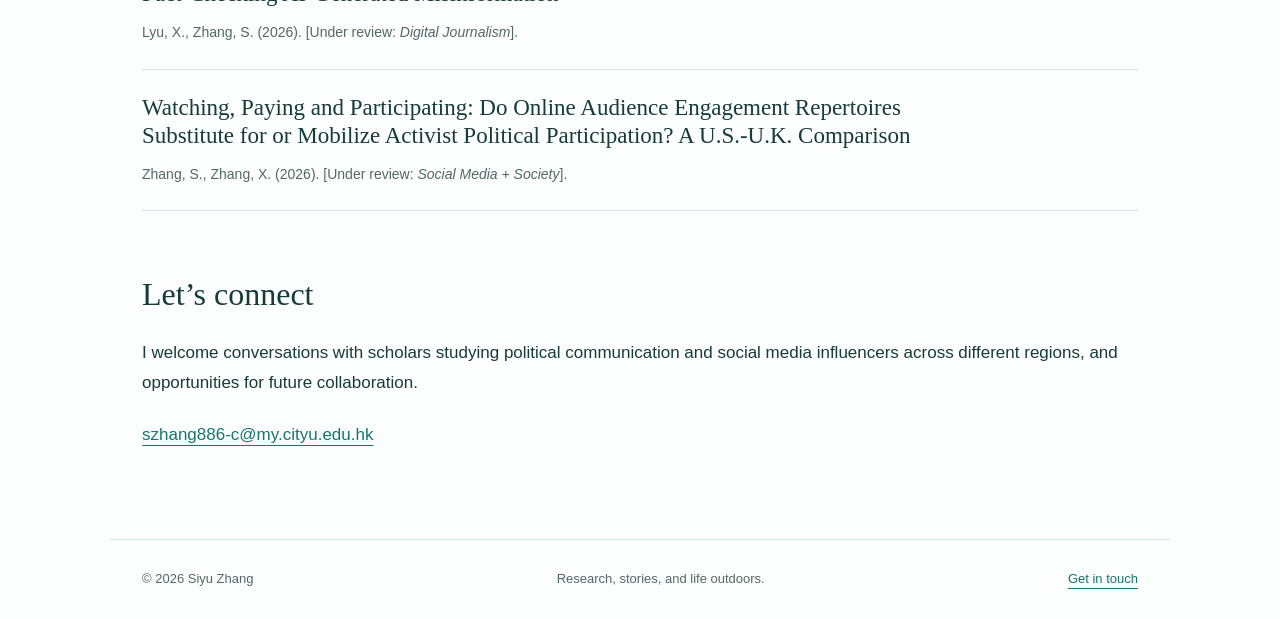
==== commit 1e68eaeb: "Update current and previous PhD supervision dates" ====
--- a/index.html
+++ b/index.html
@@ -1 +1 @@
-<!doctype html><html lang="en"><head><meta charset="utf-8"><meta name="viewport" content="width=device-width,initial-scale=1"><title>Research | Siyu Zhang</title><meta name="description" content="Siyu Zhang, PhD candidate at City University of Hong Kong. Political communication, social media influencers, and livestreaming. Research, journalism, photography and hiking."><meta name="theme-color" content="#16766e"><link rel="stylesheet" href="style.css"><link rel="icon" href="favicon.svg" type="image/svg+xml"></head><body><a class="skip" href="#main">Skip to content</a><header><div class="nav"><a class="brand" href="index.html">Siyu Zhang <span lang="zh" style="font-size:16px;margin-left:7px">张司钰</span></a><nav aria-label="Main navigation"><a href="index.html" aria-current="page" >Research</a><a href="cv.html" >CV</a><a href="journalism.html" >Journalism</a><a href="outside.html" >Photography & Hiking</a></nav></div></header><main id="main"><div class="hero"><div><div class="eyebrow">Political communication & social media</div><h1>Hello, I’m Siyu.</h1><p class="intro">I am a third-year PhD candidate in the Department of Media and Communication at <a href="https://www.cityu.edu.hk/com/Profile2.aspx?u=szhang886">City University of Hong Kong</a>, supervised by Prof. Jonathan Jianhua Zhu and Prof. Xinzhi Zhang.</p><p>I study political influencers, livestreaming, monetization, and influencer–audience interactions. My research asks how political communication takes shape through ongoing exchanges between creators and their audiences, and how money structures opportunities to be seen and heard.</p><p>Before my PhD, I worked as a magazine journalist covering technology companies, finance, and the people behind the stories. My earlier journalism experience includes <a href="journalism.html#fact-checking">NJU Hezhenlu and RUC News Workshop</a>. Outside research, you’ll often find me <a href="outside.html">hiking with a camera</a>.</p><div class="links"><a class="button" href="mailto:szhang886-c@my.cityu.edu.hk">Email me</a><a class="button outline" href="https://www.cityu.edu.hk/com/Profile2.aspx?u=szhang886" target="_blank" rel="noopener">CityU profile</a><a href="Siyu-Zhang-CV.pdf">Download CV</a></div></div><aside><img class="portrait" src="siyu-zhang.jpg" alt="Siyu Zhang smiling by a lake, with a camera"><div class="portrait-note">PhD Candidate in Communication<br>City University of Hong Kong</div></aside></div><section class="interest-section"><div class="section-head"><h2>What I study</h2><span class="meta">Political life on social media</span></div><div class="interest-layout"><img src="research-doodle.png" alt="A social media livestream connected to online viewers, live chat, reactions, and donations"><div><h3>Political influencers</h3><p>Creators who discuss politics and build audiences on social media.</p><h3>Livestream interactions</h3><p>How creators and audiences respond to one another through live video, chat, and paid messages.</p><h3>Political participation</h3><p>How watching, paying, and participating relate to political voice and engagement.</p></div></div></section><section id="money-visibility-voice"><div class="section-head"><h2>Money, visibility & voice</h2><span class="meta">Monetization & paid participation</span></div><div class="interest-layout"><div><span class="tag">FROM PAID VISIBILITY TO POLITICAL VOICE</span><h3>What can a paid message buy?</h3><p>I study how viewers use donations and paid messages to seek visibility and a voice in political livestreams. My work examines the relationship between monetary participation, creators’ selection of audience messages, and the incorporation of those messages into live discussion.</p><p>When does paying to be seen become an opportunity to be heard? And how do platform features and influencer practices shape whose contributions receive attention?</p><p class="meta">Related work: <em>Monetizing politics on YouTube: How influencer and streaming features shape audience monetary participation</em> and <em>From Paid Visibility to Political Voice: How Selective Curation and Discursive Incorporation Shape Audience Participation in YouTube Political Livestreams</em>.</p></div><img src="money-visibility-voice.png" alt="Online viewer payments, a highlighted livestream chat message, and opportunities for attention and response"></div></section><section><div class="section-head"><h2>Current research</h2><span class="meta">Influencers · Audiences · Participation</span></div><div class="research-focus"><img class="concept-illustration" src="research-concept.png" alt="Conceptual illustration linking livestreams, audience interaction, incivility, and electoral participation"><span class="tag">FEATURED PROJECT</span><h3>The Dynamic Co-Construction of Political Incivility: Synchronous Influencer-Audience Interactions in U.S. Election Livestreams on YouTube</h3><p>My current work examines synchronous influencer–audience interactions in U.S. election livestreams on YouTube, exploring how political incivility is co-constructed as these exchanges unfold.</p><p class="meta">Zhang, S. Y. (2026, November). 12th Annual Conference of the International Journal of Press/Politics, Singapore.</p></div><div class="entry"><span class="tag">CONFERENCE PAPER · ICA 2026</span><h3>Monetizing politics on YouTube: How influencer and streaming features shape audience monetary participation</h3><p class="meta">Zhang, S. Y. (2026, June). 76th Annual Conference of the International Communication Association (ICA), Political Communication Division, Influencer and Politics session, Cape Town, South Africa.</p></div></section><section><div class="section-head"><h2>Work in progress</h2><span class="meta">Manuscripts under review</span></div><div class="entry"><h3>Monetizing politics on YouTube: How influencer and streaming features shape audience monetary participation</h3><p class="meta">Zhang, S., Zhang, X., Zhu, J. J. H. (2026). [Under review: <em>Information, Communication & Society</em>].</p></div><div class="entry"><h3>Motivational and situational factors influencing cross-cutting discussion and selective avoidance on social media: A three-wave panel study of surveillance, social interaction, and algorithmic personalization</h3><p class="meta">Lee, S., Cho, J., Zhang, S., & Keum, H. J. (2026). [Under review: <em>New Media & Society</em>].</p></div><div class="entry"><h3>From Paid Visibility to Political Voice: How Selective Curation and Discursive Incorporation Shape Audience Participation in YouTube Political Livestreams</h3><p class="meta">Zhang, S., Zhang, X. (2026). [Under review: <em>Political Communication</em>].</p></div><div class="entry"><h3>When Seeing Is No Longer Believing: An LLM-Assisted Analysis of Epistemic Practices in Fact-Checking AI-Generated Misinformation</h3><p class="meta">Lyu, X., Zhang, S. (2026). [Under review: <em>Digital Journalism</em>].</p></div><div class="entry"><h3>Watching, Paying and Participating: Do Online Audience Engagement Repertoires Substitute for or Mobilize Activist Political Participation? A U.S.-U.K. Comparison</h3><p class="meta">Zhang, S., Zhang, X. (2026). [Under review: <em>Social Media + Society</em>].</p></div></section><section><h2>Let’s connect</h2><p>I welcome conversations with scholars studying political communication and social media influencers across different regions, and opportunities for future collaboration.</p><a href="mailto:szhang886-c@my.cityu.edu.hk">szhang886-c@my.cityu.edu.hk</a></section></main><footer><span>© 2026 Siyu Zhang</span><span>Research, stories, and life outdoors.</span><a href="mailto:szhang886-c@my.cityu.edu.hk">Get in touch</a></footer><script src="script.js"></script></body></html>+<!doctype html><html lang="en"><head><meta charset="utf-8"><meta name="viewport" content="width=device-width,initial-scale=1"><title>Research | Siyu Zhang</title><meta name="description" content="Siyu Zhang, PhD candidate at City University of Hong Kong. Political communication, social media influencers, and livestreaming. Research, journalism, photography and hiking."><meta name="theme-color" content="#16766e"><link rel="stylesheet" href="style.css"><link rel="icon" href="favicon.svg" type="image/svg+xml"></head><body><a class="skip" href="#main">Skip to content</a><header><div class="nav"><a class="brand" href="index.html">Siyu Zhang <span lang="zh" style="font-size:16px;margin-left:7px">张司钰</span></a><nav aria-label="Main navigation"><a href="index.html" aria-current="page" >Research</a><a href="cv.html" >CV</a><a href="journalism.html" >Journalism</a><a href="outside.html" >Photography & Hiking</a></nav></div></header><main id="main"><div class="hero"><div><div class="eyebrow">Political communication & social media</div><h1>Hello, I’m Siyu.</h1><p class="intro">I am a third-year PhD candidate in the Department of Media and Communication at <a href="https://www.cityu.edu.hk/com/Profile2.aspx?u=szhang886">City University of Hong Kong</a>. I am currently supervised by Prof. Xinzhi Zhang, following supervision by Prof. Jonathan Jianhua Zhu from 2024 to 2026.</p><p>I study political influencers, livestreaming, monetization, and influencer–audience interactions. My research asks how political communication takes shape through ongoing exchanges between creators and their audiences, and how money structures opportunities to be seen and heard.</p><p>Before my PhD, I worked as a magazine journalist covering technology companies, finance, and the people behind the stories. My earlier journalism experience includes <a href="journalism.html#fact-checking">NJU Hezhenlu and RUC News Workshop</a>. Outside research, you’ll often find me <a href="outside.html">hiking with a camera</a>.</p><div class="links"><a class="button" href="mailto:szhang886-c@my.cityu.edu.hk">Email me</a><a class="button outline" href="https://www.cityu.edu.hk/com/Profile2.aspx?u=szhang886" target="_blank" rel="noopener">CityU profile</a><a href="Siyu-Zhang-CV.pdf">Download CV</a></div></div><aside><img class="portrait" src="siyu-zhang.jpg" alt="Siyu Zhang smiling by a lake, with a camera"><div class="portrait-note">PhD Candidate in Communication<br>City University of Hong Kong</div></aside></div><section class="interest-section"><div class="section-head"><h2>What I study</h2><span class="meta">Political life on social media</span></div><div class="interest-layout"><img src="research-doodle.png" alt="A social media livestream connected to online viewers, live chat, reactions, and donations"><div><h3>Political influencers</h3><p>Creators who discuss politics and build audiences on social media.</p><h3>Livestream interactions</h3><p>How creators and audiences respond to one another through live video, chat, and paid messages.</p><h3>Political participation</h3><p>How watching, paying, and participating relate to political voice and engagement.</p></div></div></section><section id="money-visibility-voice"><div class="section-head"><h2>Money, visibility & voice</h2><span class="meta">Monetization & paid participation</span></div><div class="interest-layout"><div><span class="tag">FROM PAID VISIBILITY TO POLITICAL VOICE</span><h3>What can a paid message buy?</h3><p>I study how viewers use donations and paid messages to seek visibility and a voice in political livestreams. My work examines the relationship between monetary participation, creators’ selection of audience messages, and the incorporation of those messages into live discussion.</p><p>When does paying to be seen become an opportunity to be heard? And how do platform features and influencer practices shape whose contributions receive attention?</p><p class="meta">Related work: <em>Monetizing politics on YouTube: How influencer and streaming features shape audience monetary participation</em> and <em>From Paid Visibility to Political Voice: How Selective Curation and Discursive Incorporation Shape Audience Participation in YouTube Political Livestreams</em>.</p></div><img src="money-visibility-voice.png" alt="Online viewer payments, a highlighted livestream chat message, and opportunities for attention and response"></div></section><section><div class="section-head"><h2>Current research</h2><span class="meta">Influencers · Audiences · Participation</span></div><div class="research-focus"><img class="concept-illustration" src="research-concept.png" alt="Conceptual illustration linking livestreams, audience interaction, incivility, and electoral participation"><span class="tag">FEATURED PROJECT</span><h3>The Dynamic Co-Construction of Political Incivility: Synchronous Influencer-Audience Interactions in U.S. Election Livestreams on YouTube</h3><p>My current work examines synchronous influencer–audience interactions in U.S. election livestreams on YouTube, exploring how political incivility is co-constructed as these exchanges unfold.</p><p class="meta">Zhang, S. Y. (2026, November). 12th Annual Conference of the International Journal of Press/Politics, Singapore.</p></div><div class="entry"><span class="tag">CONFERENCE PAPER · ICA 2026</span><h3>Monetizing politics on YouTube: How influencer and streaming features shape audience monetary participation</h3><p class="meta">Zhang, S. Y. (2026, June). 76th Annual Conference of the International Communication Association (ICA), Political Communication Division, Influencer and Politics session, Cape Town, South Africa.</p></div></section><section><div class="section-head"><h2>Work in progress</h2><span class="meta">Manuscripts under review</span></div><div class="entry"><h3>Monetizing politics on YouTube: How influencer and streaming features shape audience monetary participation</h3><p class="meta">Zhang, S., Zhang, X., Zhu, J. J. H. (2026). [Under review: <em>Information, Communication & Society</em>].</p></div><div class="entry"><h3>Motivational and situational factors influencing cross-cutting discussion and selective avoidance on social media: A three-wave panel study of surveillance, social interaction, and algorithmic personalization</h3><p class="meta">Lee, S., Cho, J., Zhang, S., & Keum, H. J. (2026). [Under review: <em>New Media & Society</em>].</p></div><div class="entry"><h3>From Paid Visibility to Political Voice: How Selective Curation and Discursive Incorporation Shape Audience Participation in YouTube Political Livestreams</h3><p class="meta">Zhang, S., Zhang, X. (2026). [Under review: <em>Political Communication</em>].</p></div><div class="entry"><h3>When Seeing Is No Longer Believing: An LLM-Assisted Analysis of Epistemic Practices in Fact-Checking AI-Generated Misinformation</h3><p class="meta">Lyu, X., Zhang, S. (2026). [Under review: <em>Digital Journalism</em>].</p></div><div class="entry"><h3>Watching, Paying and Participating: Do Online Audience Engagement Repertoires Substitute for or Mobilize Activist Political Participation? A U.S.-U.K. Comparison</h3><p class="meta">Zhang, S., Zhang, X. (2026). [Under review: <em>Social Media + Society</em>].</p></div></section><section><h2>Let’s connect</h2><p>I welcome conversations with scholars studying political communication and social media influencers across different regions, and opportunities for future collaboration.</p><a href="mailto:szhang886-c@my.cityu.edu.hk">szhang886-c@my.cityu.edu.hk</a></section></main><footer><span>© 2026 Siyu Zhang</span><span>Research, stories, and life outdoors.</span><a href="mailto:szhang886-c@my.cityu.edu.hk">Get in touch</a></footer><script src="script.js"></script></body></html>
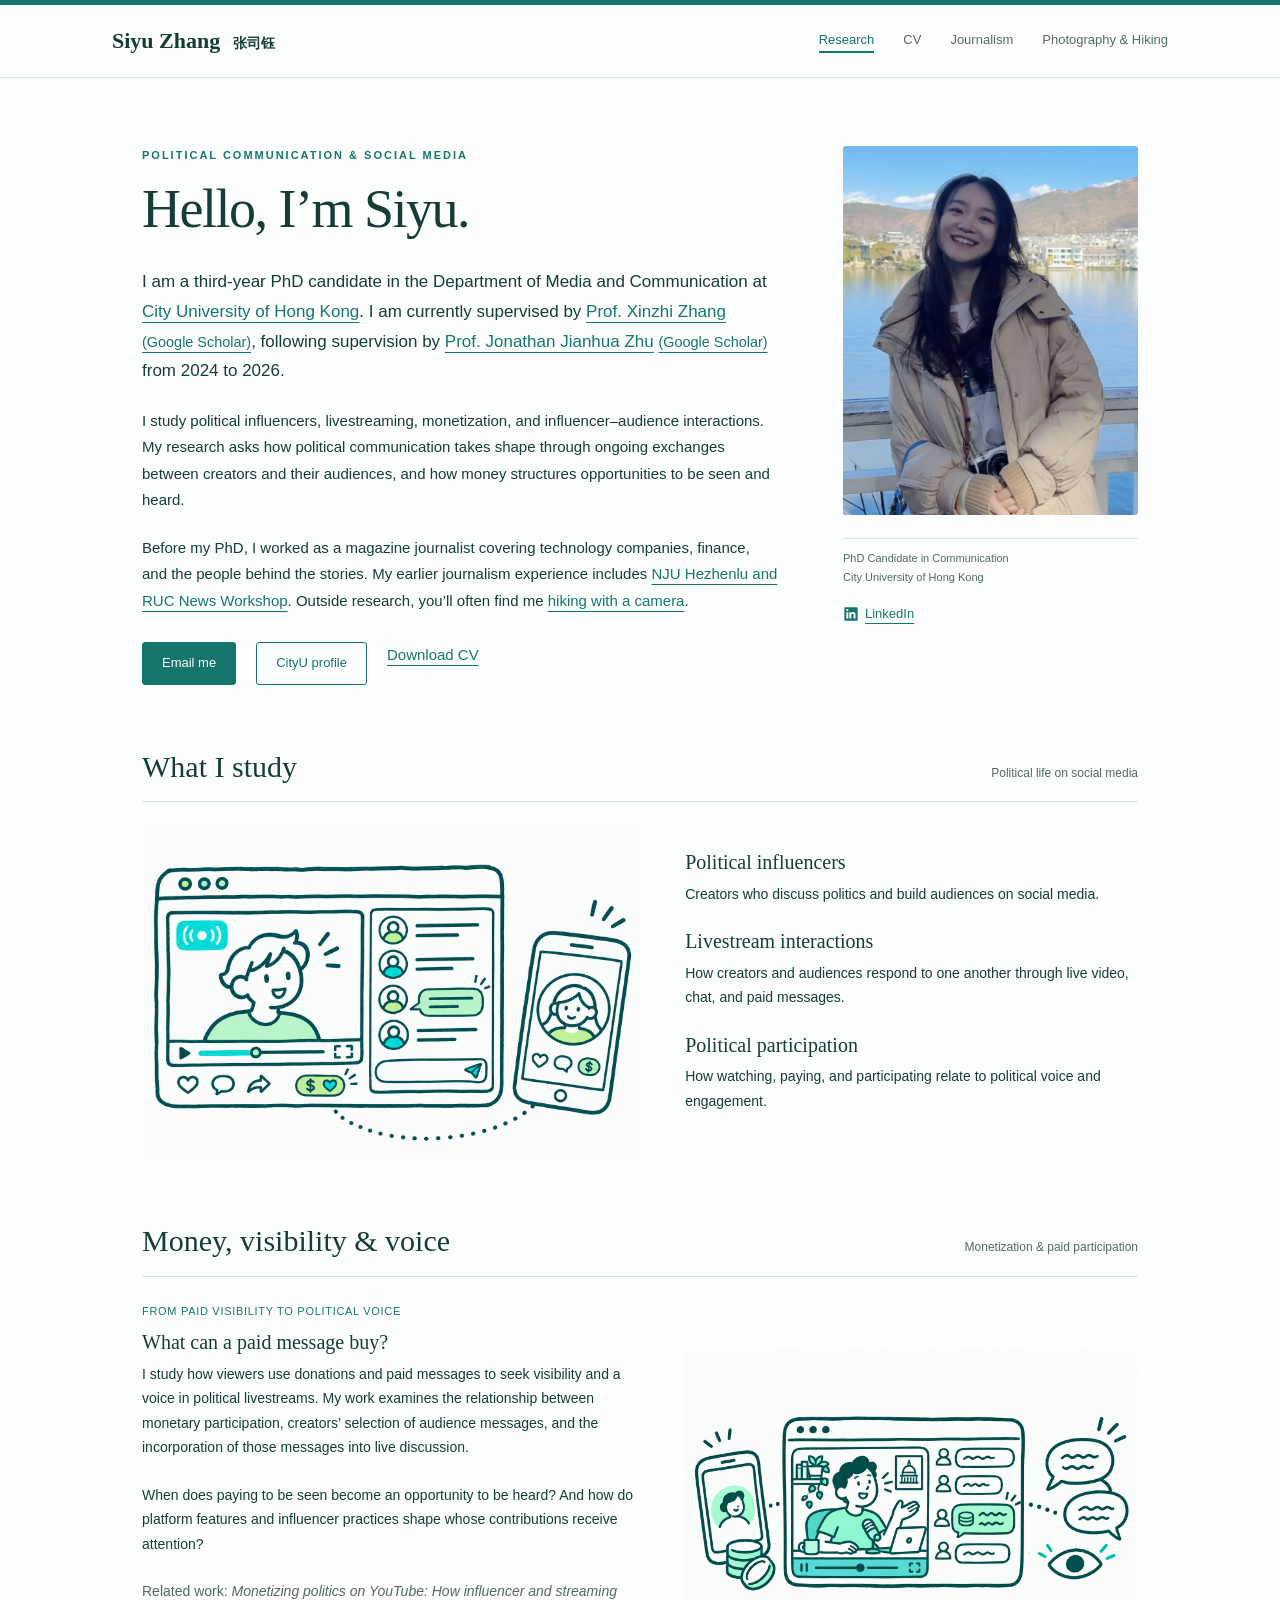
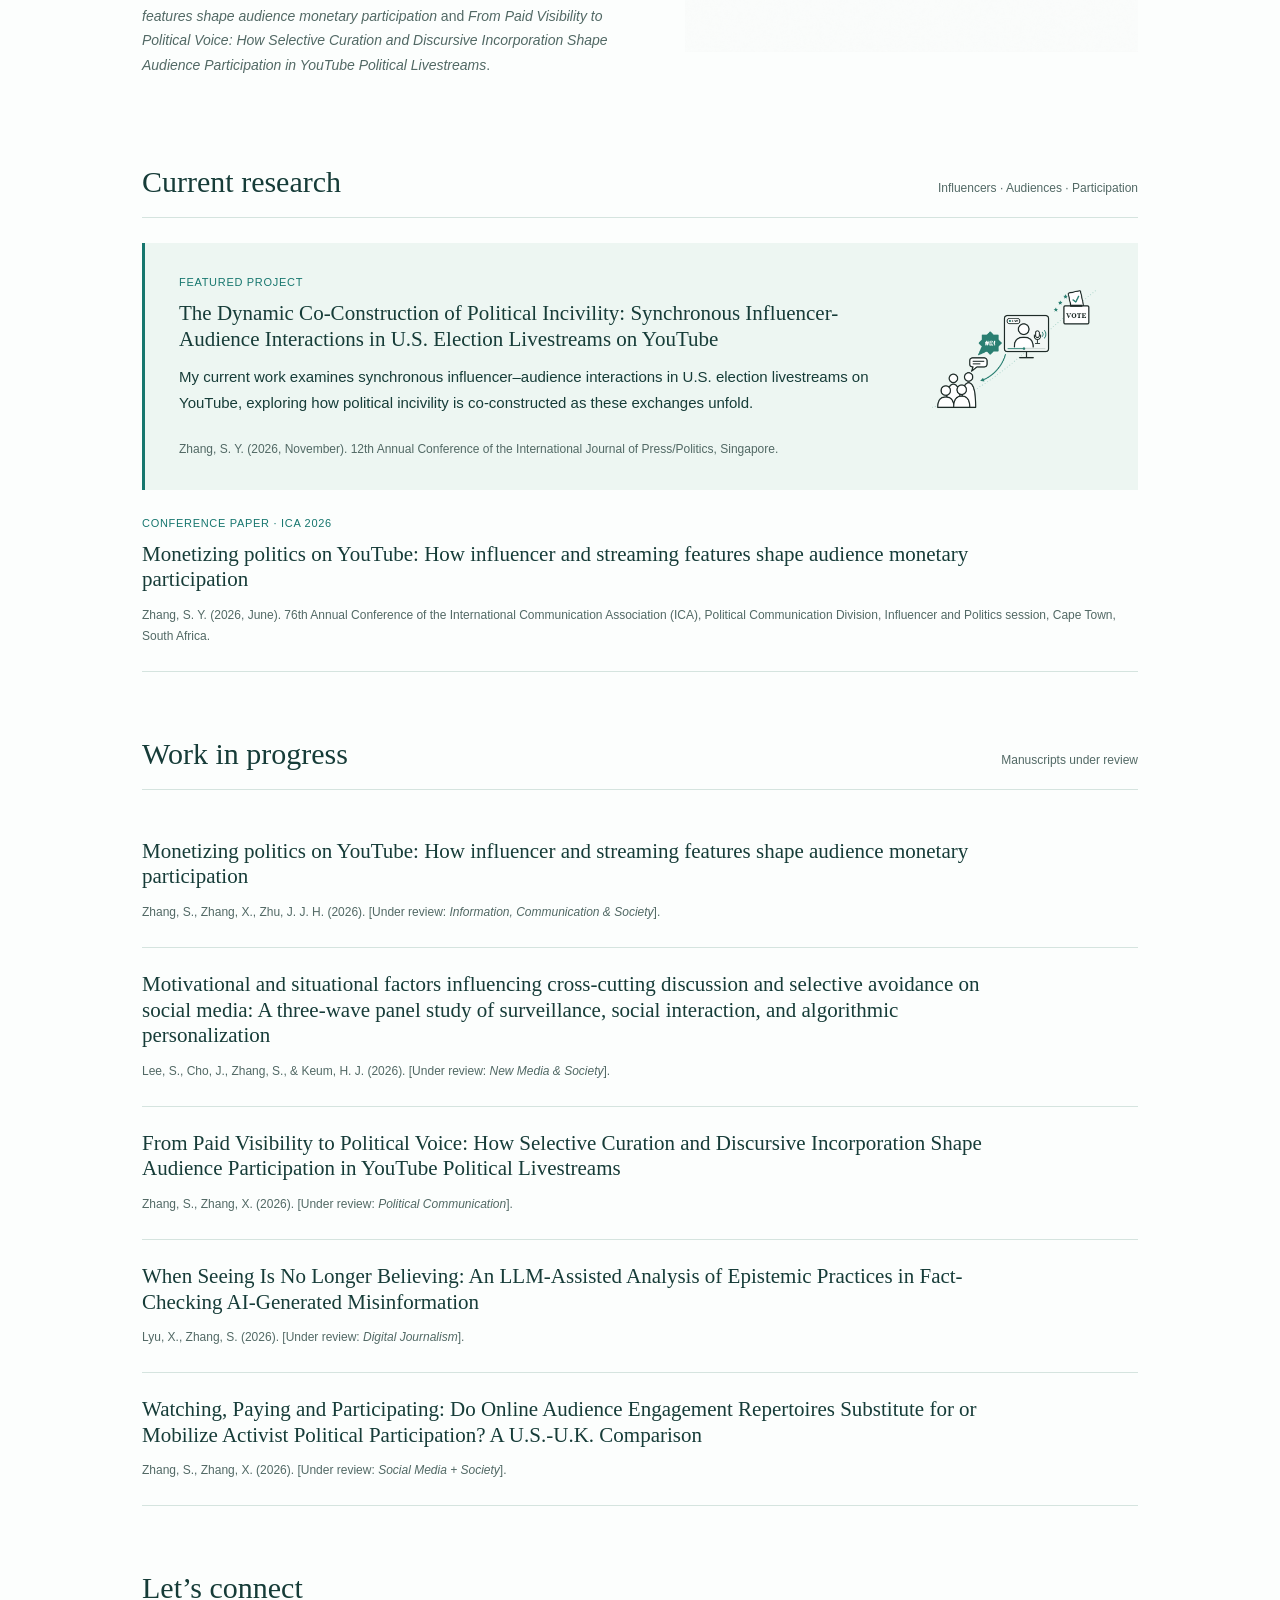
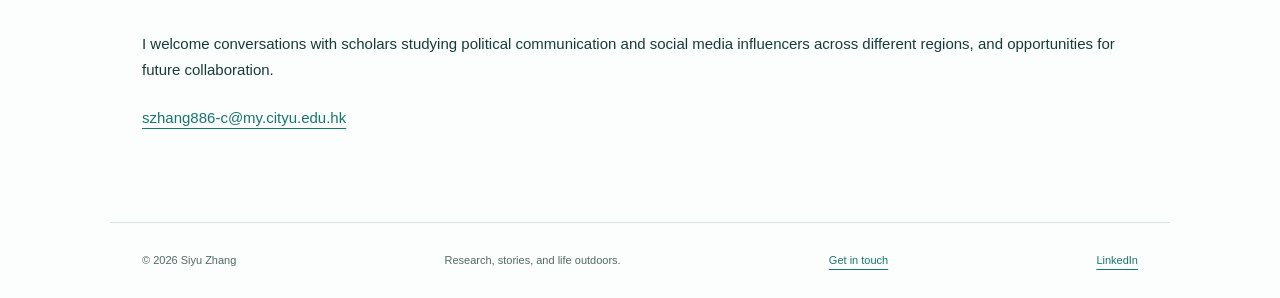
==== commit 3bbbe14f: "Reduce typography and add supervisor and LinkedIn links" ====
--- a/index.html
+++ b/index.html
@@ -1 +1 @@
-<!doctype html><html lang="en"><head><meta charset="utf-8"><meta name="viewport" content="width=device-width,initial-scale=1"><title>Research | Siyu Zhang</title><meta name="description" content="Siyu Zhang, PhD candidate at City University of Hong Kong. Political communication, social media influencers, and livestreaming. Research, journalism, photography and hiking."><meta name="theme-color" content="#16766e"><link rel="stylesheet" href="style.css"><link rel="icon" href="favicon.svg" type="image/svg+xml"></head><body><a class="skip" href="#main">Skip to content</a><header><div class="nav"><a class="brand" href="index.html">Siyu Zhang <span lang="zh" style="font-size:16px;margin-left:7px">张司钰</span></a><nav aria-label="Main navigation"><a href="index.html" aria-current="page" >Research</a><a href="cv.html" >CV</a><a href="journalism.html" >Journalism</a><a href="outside.html" >Photography & Hiking</a></nav></div></header><main id="main"><div class="hero"><div><div class="eyebrow">Political communication & social media</div><h1>Hello, I’m Siyu.</h1><p class="intro">I am a third-year PhD candidate in the Department of Media and Communication at <a href="https://www.cityu.edu.hk/com/Profile2.aspx?u=szhang886">City University of Hong Kong</a>. I am currently supervised by Prof. Xinzhi Zhang, following supervision by Prof. Jonathan Jianhua Zhu from 2024 to 2026.</p><p>I study political influencers, livestreaming, monetization, and influencer–audience interactions. My research asks how political communication takes shape through ongoing exchanges between creators and their audiences, and how money structures opportunities to be seen and heard.</p><p>Before my PhD, I worked as a magazine journalist covering technology companies, finance, and the people behind the stories. My earlier journalism experience includes <a href="journalism.html#fact-checking">NJU Hezhenlu and RUC News Workshop</a>. Outside research, you’ll often find me <a href="outside.html">hiking with a camera</a>.</p><div class="links"><a class="button" href="mailto:szhang886-c@my.cityu.edu.hk">Email me</a><a class="button outline" href="https://www.cityu.edu.hk/com/Profile2.aspx?u=szhang886" target="_blank" rel="noopener">CityU profile</a><a href="Siyu-Zhang-CV.pdf">Download CV</a></div></div><aside><img class="portrait" src="siyu-zhang.jpg" alt="Siyu Zhang smiling by a lake, with a camera"><div class="portrait-note">PhD Candidate in Communication<br>City University of Hong Kong</div></aside></div><section class="interest-section"><div class="section-head"><h2>What I study</h2><span class="meta">Political life on social media</span></div><div class="interest-layout"><img src="research-doodle.png" alt="A social media livestream connected to online viewers, live chat, reactions, and donations"><div><h3>Political influencers</h3><p>Creators who discuss politics and build audiences on social media.</p><h3>Livestream interactions</h3><p>How creators and audiences respond to one another through live video, chat, and paid messages.</p><h3>Political participation</h3><p>How watching, paying, and participating relate to political voice and engagement.</p></div></div></section><section id="money-visibility-voice"><div class="section-head"><h2>Money, visibility & voice</h2><span class="meta">Monetization & paid participation</span></div><div class="interest-layout"><div><span class="tag">FROM PAID VISIBILITY TO POLITICAL VOICE</span><h3>What can a paid message buy?</h3><p>I study how viewers use donations and paid messages to seek visibility and a voice in political livestreams. My work examines the relationship between monetary participation, creators’ selection of audience messages, and the incorporation of those messages into live discussion.</p><p>When does paying to be seen become an opportunity to be heard? And how do platform features and influencer practices shape whose contributions receive attention?</p><p class="meta">Related work: <em>Monetizing politics on YouTube: How influencer and streaming features shape audience monetary participation</em> and <em>From Paid Visibility to Political Voice: How Selective Curation and Discursive Incorporation Shape Audience Participation in YouTube Political Livestreams</em>.</p></div><img src="money-visibility-voice.png" alt="Online viewer payments, a highlighted livestream chat message, and opportunities for attention and response"></div></section><section><div class="section-head"><h2>Current research</h2><span class="meta">Influencers · Audiences · Participation</span></div><div class="research-focus"><img class="concept-illustration" src="research-concept.png" alt="Conceptual illustration linking livestreams, audience interaction, incivility, and electoral participation"><span class="tag">FEATURED PROJECT</span><h3>The Dynamic Co-Construction of Political Incivility: Synchronous Influencer-Audience Interactions in U.S. Election Livestreams on YouTube</h3><p>My current work examines synchronous influencer–audience interactions in U.S. election livestreams on YouTube, exploring how political incivility is co-constructed as these exchanges unfold.</p><p class="meta">Zhang, S. Y. (2026, November). 12th Annual Conference of the International Journal of Press/Politics, Singapore.</p></div><div class="entry"><span class="tag">CONFERENCE PAPER · ICA 2026</span><h3>Monetizing politics on YouTube: How influencer and streaming features shape audience monetary participation</h3><p class="meta">Zhang, S. Y. (2026, June). 76th Annual Conference of the International Communication Association (ICA), Political Communication Division, Influencer and Politics session, Cape Town, South Africa.</p></div></section><section><div class="section-head"><h2>Work in progress</h2><span class="meta">Manuscripts under review</span></div><div class="entry"><h3>Monetizing politics on YouTube: How influencer and streaming features shape audience monetary participation</h3><p class="meta">Zhang, S., Zhang, X., Zhu, J. J. H. (2026). [Under review: <em>Information, Communication & Society</em>].</p></div><div class="entry"><h3>Motivational and situational factors influencing cross-cutting discussion and selective avoidance on social media: A three-wave panel study of surveillance, social interaction, and algorithmic personalization</h3><p class="meta">Lee, S., Cho, J., Zhang, S., & Keum, H. J. (2026). [Under review: <em>New Media & Society</em>].</p></div><div class="entry"><h3>From Paid Visibility to Political Voice: How Selective Curation and Discursive Incorporation Shape Audience Participation in YouTube Political Livestreams</h3><p class="meta">Zhang, S., Zhang, X. (2026). [Under review: <em>Political Communication</em>].</p></div><div class="entry"><h3>When Seeing Is No Longer Believing: An LLM-Assisted Analysis of Epistemic Practices in Fact-Checking AI-Generated Misinformation</h3><p class="meta">Lyu, X., Zhang, S. (2026). [Under review: <em>Digital Journalism</em>].</p></div><div class="entry"><h3>Watching, Paying and Participating: Do Online Audience Engagement Repertoires Substitute for or Mobilize Activist Political Participation? A U.S.-U.K. Comparison</h3><p class="meta">Zhang, S., Zhang, X. (2026). [Under review: <em>Social Media + Society</em>].</p></div></section><section><h2>Let’s connect</h2><p>I welcome conversations with scholars studying political communication and social media influencers across different regions, and opportunities for future collaboration.</p><a href="mailto:szhang886-c@my.cityu.edu.hk">szhang886-c@my.cityu.edu.hk</a></section></main><footer><span>© 2026 Siyu Zhang</span><span>Research, stories, and life outdoors.</span><a href="mailto:szhang886-c@my.cityu.edu.hk">Get in touch</a></footer><script src="script.js"></script></body></html>+<!doctype html><html lang="en"><head><meta charset="utf-8"><meta name="viewport" content="width=device-width,initial-scale=1"><title>Research | Siyu Zhang</title><meta name="description" content="Siyu Zhang, PhD candidate at City University of Hong Kong. Political communication, social media influencers, and livestreaming. Research, journalism, photography and hiking."><meta name="theme-color" content="#16766e"><link rel="stylesheet" href="style.css"><link rel="icon" href="favicon.svg" type="image/svg+xml"></head><body><a class="skip" href="#main">Skip to content</a><header><div class="nav"><a class="brand" href="index.html">Siyu Zhang <span lang="zh" style="font-size:14px;margin-left:7px">张司钰</span></a><nav aria-label="Main navigation"><a href="index.html" aria-current="page" >Research</a><a href="cv.html" >CV</a><a href="journalism.html" >Journalism</a><a href="outside.html" >Photography & Hiking</a></nav></div></header><main id="main"><div class="hero"><div><div class="eyebrow">Political communication & social media</div><h1>Hello, I’m Siyu.</h1><p class="intro">I am a third-year PhD candidate in the Department of Media and Communication at <a href="https://www.cityu.edu.hk/com/Profile2.aspx?u=szhang886">City University of Hong Kong</a>. I am currently supervised by <a href="https://drxinzhizhang.com/" target="_blank" rel="noopener">Prof. Xinzhi Zhang</a> <a class="supervisor-scholar" href="https://scholar.google.com/citations?user=iOFeIDIAAAAJ&amp;hl=en" target="_blank" rel="noopener" aria-label="Google Scholar — Prof. Xinzhi Zhang">(Google Scholar)</a>, following supervision by <a href="https://scholars.cityu.edu.hk/en/persons/enjhzhu/" target="_blank" rel="noopener">Prof. Jonathan Jianhua Zhu</a> <a class="supervisor-scholar" href="https://scholar.google.com/citations?user=q41vFFQAAAAJ&amp;hl=en" target="_blank" rel="noopener" aria-label="Google Scholar — Prof. Jonathan Jianhua Zhu">(Google Scholar)</a> from 2024 to 2026.</p><p>I study political influencers, livestreaming, monetization, and influencer–audience interactions. My research asks how political communication takes shape through ongoing exchanges between creators and their audiences, and how money structures opportunities to be seen and heard.</p><p>Before my PhD, I worked as a magazine journalist covering technology companies, finance, and the people behind the stories. My earlier journalism experience includes <a href="journalism.html#fact-checking">NJU Hezhenlu and RUC News Workshop</a>. Outside research, you’ll often find me <a href="outside.html">hiking with a camera</a>.</p><div class="links"><a class="button" href="mailto:szhang886-c@my.cityu.edu.hk">Email me</a><a class="button outline" href="https://www.cityu.edu.hk/com/Profile2.aspx?u=szhang886" target="_blank" rel="noopener">CityU profile</a><a href="Siyu-Zhang-CV.pdf">Download CV</a></div></div><aside><img class="portrait" src="siyu-zhang.jpg" alt="Siyu Zhang smiling by a lake, with a camera"><div class="portrait-note">PhD Candidate in Communication<br>City University of Hong Kong</div><div class="profile-links" aria-label="Social links"><a href="https://www.linkedin.com/in/siyu-sylvia-zhang" target="_blank" rel="noopener"><svg class="social-icon" viewBox="0 0 24 24" aria-hidden="true"><path d="M20.45 2H3.55C2.69 2 2 2.68 2 3.52v16.96C2 21.32 2.69 22 3.55 22h16.9c.86 0 1.55-.68 1.55-1.52V3.52C22 2.68 21.31 2 20.45 2zM7.93 18.75H4.98V9.2h2.95zM6.45 7.89a1.71 1.71 0 1 1 0-3.42 1.71 1.71 0 0 1 0 3.42zm12.3 10.86H15.8V14.1c0-1.11-.02-2.54-1.55-2.54-1.55 0-1.79 1.21-1.79 2.46v4.73H9.51V9.2h2.83v1.3h.04c.39-.74 1.36-1.52 2.79-1.52 2.99 0 3.58 1.97 3.58 4.53z"/></svg>LinkedIn</a></div></aside></div><section class="interest-section"><div class="section-head"><h2>What I study</h2><span class="meta">Political life on social media</span></div><div class="interest-layout"><img src="research-doodle.png" alt="A social media livestream connected to online viewers, live chat, reactions, and donations"><div><h3>Political influencers</h3><p>Creators who discuss politics and build audiences on social media.</p><h3>Livestream interactions</h3><p>How creators and audiences respond to one another through live video, chat, and paid messages.</p><h3>Political participation</h3><p>How watching, paying, and participating relate to political voice and engagement.</p></div></div></section><section id="money-visibility-voice"><div class="section-head"><h2>Money, visibility & voice</h2><span class="meta">Monetization & paid participation</span></div><div class="interest-layout"><div><span class="tag">FROM PAID VISIBILITY TO POLITICAL VOICE</span><h3>What can a paid message buy?</h3><p>I study how viewers use donations and paid messages to seek visibility and a voice in political livestreams. My work examines the relationship between monetary participation, creators’ selection of audience messages, and the incorporation of those messages into live discussion.</p><p>When does paying to be seen become an opportunity to be heard? And how do platform features and influencer practices shape whose contributions receive attention?</p><p class="meta">Related work: <em>Monetizing politics on YouTube: How influencer and streaming features shape audience monetary participation</em> and <em>From Paid Visibility to Political Voice: How Selective Curation and Discursive Incorporation Shape Audience Participation in YouTube Political Livestreams</em>.</p></div><img src="money-visibility-voice.png" alt="Online viewer payments, a highlighted livestream chat message, and opportunities for attention and response"></div></section><section><div class="section-head"><h2>Current research</h2><span class="meta">Influencers · Audiences · Participation</span></div><div class="research-focus"><img class="concept-illustration" src="research-concept.png" alt="Conceptual illustration linking livestreams, audience interaction, incivility, and electoral participation"><span class="tag">FEATURED PROJECT</span><h3>The Dynamic Co-Construction of Political Incivility: Synchronous Influencer-Audience Interactions in U.S. Election Livestreams on YouTube</h3><p>My current work examines synchronous influencer–audience interactions in U.S. election livestreams on YouTube, exploring how political incivility is co-constructed as these exchanges unfold.</p><p class="meta">Zhang, S. Y. (2026, November). 12th Annual Conference of the International Journal of Press/Politics, Singapore.</p></div><div class="entry"><span class="tag">CONFERENCE PAPER · ICA 2026</span><h3>Monetizing politics on YouTube: How influencer and streaming features shape audience monetary participation</h3><p class="meta">Zhang, S. Y. (2026, June). 76th Annual Conference of the International Communication Association (ICA), Political Communication Division, Influencer and Politics session, Cape Town, South Africa.</p></div></section><section><div class="section-head"><h2>Work in progress</h2><span class="meta">Manuscripts under review</span></div><div class="entry"><h3>Monetizing politics on YouTube: How influencer and streaming features shape audience monetary participation</h3><p class="meta">Zhang, S., Zhang, X., Zhu, J. J. H. (2026). [Under review: <em>Information, Communication & Society</em>].</p></div><div class="entry"><h3>Motivational and situational factors influencing cross-cutting discussion and selective avoidance on social media: A three-wave panel study of surveillance, social interaction, and algorithmic personalization</h3><p class="meta">Lee, S., Cho, J., Zhang, S., & Keum, H. J. (2026). [Under review: <em>New Media & Society</em>].</p></div><div class="entry"><h3>From Paid Visibility to Political Voice: How Selective Curation and Discursive Incorporation Shape Audience Participation in YouTube Political Livestreams</h3><p class="meta">Zhang, S., Zhang, X. (2026). [Under review: <em>Political Communication</em>].</p></div><div class="entry"><h3>When Seeing Is No Longer Believing: An LLM-Assisted Analysis of Epistemic Practices in Fact-Checking AI-Generated Misinformation</h3><p class="meta">Lyu, X., Zhang, S. (2026). [Under review: <em>Digital Journalism</em>].</p></div><div class="entry"><h3>Watching, Paying and Participating: Do Online Audience Engagement Repertoires Substitute for or Mobilize Activist Political Participation? A U.S.-U.K. Comparison</h3><p class="meta">Zhang, S., Zhang, X. (2026). [Under review: <em>Social Media + Society</em>].</p></div></section><section><h2>Let’s connect</h2><p>I welcome conversations with scholars studying political communication and social media influencers across different regions, and opportunities for future collaboration.</p><a href="mailto:szhang886-c@my.cityu.edu.hk">szhang886-c@my.cityu.edu.hk</a></section></main><footer><span>© 2026 Siyu Zhang</span><span>Research, stories, and life outdoors.</span><a href="mailto:szhang886-c@my.cityu.edu.hk">Get in touch</a><a href="https://www.linkedin.com/in/siyu-sylvia-zhang" target="_blank" rel="noopener">LinkedIn</a></footer><script src="script.js"></script></body></html>
--- a/style.css
+++ b/style.css
@@ -1,2 +1,3 @@
-*{box-sizing:border-box} :root{--ink:#163c38;--teal:#16766e;--muted:#526965;--line:#d5e4df;--paper:#fcfefd;--tint:#edf6f2}body{margin:0;background:var(--paper);color:var(--ink);font:17px/1.75 -apple-system,BlinkMacSystemFont,"Segoe UI",sans-serif}a{color:var(--teal);text-decoration-thickness:1px;text-underline-offset:5px}a:hover{color:#073e39}button{font:inherit}a:focus-visible,button:focus-visible,summary:focus-visible{outline:3px solid #40998d;outline-offset:5px}.skip{position:absolute;left:-9999px}.skip:focus{left:20px;top:10px;background:white;z-index:5}header{border-top:5px solid var(--teal);border-bottom:1px solid var(--line)}.nav{max-width:1120px;margin:auto;display:flex;align-items:center;justify-content:space-between;padding:23px 32px;gap:24px}.brand{font:600 24px Georgia,serif;color:var(--ink);text-decoration:none}.nav nav{display:flex;gap:29px;flex-wrap:wrap}.nav nav a{text-decoration:none;font-size:15px;color:var(--muted)}.nav nav a[aria-current]{color:var(--teal);border-bottom:2px solid var(--teal)}main{max-width:1060px;margin:auto;padding:68px 32px 90px}h1,h2,h3{font-family:Georgia,'Times New Roman',serif;font-weight:400;line-height:1.22}h1{font-size:56px;letter-spacing:-1.5px;margin:12px 0 24px}h2{font-size:32px;margin:0 0 24px}h3{font-size:23px;margin:0 0 12px}p{margin:0 0 22px}.eyebrow{font-size:13px;letter-spacing:2px;text-transform:uppercase;color:var(--teal);font-weight:600}.muted,.meta{color:var(--muted)}.meta{font-size:14px}.hero{display:grid;grid-template-columns:1fr 295px;gap:65px;align-items:start}.hero .portrait{width:100%;aspect-ratio:4/5;object-fit:cover;border-radius:3px}.portrait-note{font-size:13px;color:var(--muted);border-top:1px solid var(--line);margin-top:15px;padding-top:10px}.intro{font-size:19px;line-height:1.75}.links{display:flex;gap:20px;flex-wrap:wrap;margin-top:28px}.button{display:inline-block;background:var(--teal);color:white;text-decoration:none;padding:9px 19px;border:1px solid var(--teal);border-radius:3px;font-size:15px}.button:hover{background:#0d544e;color:white}.outline{background:transparent;color:var(--teal)}section{margin-top:64px} .section-head{display:flex;justify-content:space-between;align-items:baseline;gap:20px;border-bottom:1px solid var(--line);margin-bottom:25px}.section-head h2{margin-bottom:16px}.research-focus{background:var(--tint);padding:30px 34px;border-left:3px solid var(--teal)}.research-focus p:last-child{margin-bottom:0}.entry{padding:24px 0;border-bottom:1px solid var(--line)}.entry h3{max-width:850px}.entry p:last-child{margin-bottom:0}.tag{font-size:13px;color:var(--teal);display:block;margin-bottom:9px;letter-spacing:.7px}.page-intro{max-width:720px;font-size:19px}.cv-row{display:grid;grid-template-columns:155px 1fr;gap:25px;padding:23px 0;border-bottom:1px solid var(--line)}.cv-row p{margin:0}.cv-row h3{font-size:22px}.report{display:grid;grid-template-columns:130px 1fr;gap:28px;padding:30px 0;border-bottom:1px solid var(--line)}.report h3 a{color:var(--ink);text-decoration:none}.report h3 a:hover{text-decoration:underline}.report p{max-width:700px;margin-bottom:13px}.report .original{font-size:14px;color:var(--muted)}.landscape{width:100%;max-height:470px;object-fit:cover;margin:30px 0 0}.filters{display:flex;gap:10px;flex-wrap:wrap;margin:30px 0}.filters button{padding:7px 18px;border:1px solid var(--line);border-radius:3px;background:white;color:var(--ink);cursor:pointer}.filters button[aria-pressed=true]{background:var(--teal);border-color:var(--teal);color:white}.gallery{display:grid;grid-template-columns:repeat(3,1fr);gap:17px}.photo{padding:0;margin:0}.photo button{display:block;width:100%;padding:0;border:0;background:transparent;cursor:zoom-in}.photo img{display:block;width:100%;height:245px;object-fit:cover}.photo figcaption{font-size:13px;margin-top:7px;color:var(--muted)}.trail{padding:26px 0;border-bottom:1px solid var(--line)}.trail h3{font-size:27px}.trail p:last-child{margin-bottom:0}.stats{display:flex;gap:30px;color:var(--teal);margin:20px 0;font-size:15px}.note{font:italic 25px/1.5 Georgia,serif;margin:30px 0}.two-col{display:grid;grid-template-columns:1fr 1fr;gap:35px}footer{border-top:1px solid var(--line);padding:28px 32px;color:var(--muted);font-size:13px;max-width:1060px;margin:auto;display:flex;justify-content:space-between;gap:20px}dialog{border:0;background:#092622;padding:18px;max-width:95vw;max-height:95vh;color:white}dialog::backdrop{background:#061b19e8}dialog img{display:block;max-height:78vh;max-width:85vw;object-fit:contain}dialog button{background:white;color:var(--ink);border:0;padding:5px 16px;cursor:pointer;float:right;margin-bottom:12px}[hidden]{display:none!important}details{border-bottom:1px solid var(--line);padding:20px 0}summary{cursor:pointer;font-family:Georgia,serif;font-size:21px}details p{margin:15px 0 0}@media(max-width:760px){.nav{align-items:flex-start;flex-direction:column;padding:20px 24px;gap:12px}.nav nav{gap:18px}.nav nav a{font-size:14px}main{padding:40px 24px 60px}h1{font-size:43px}.hero{grid-template-columns:1fr;gap:30px}.hero aside{max-width:270px;grid-row:1}.hero .portrait{aspect-ratio:1/1}.intro,.page-intro{font-size:17px}.gallery{grid-template-columns:repeat(2,1fr)}.photo img{height:210px}.cv-row,.report{grid-template-columns:1fr;gap:8px}.two-col{grid-template-columns:1fr}.research-focus{padding:24px}section{margin-top:45px}footer{flex-direction:column}.section-head{flex-wrap:wrap;gap:0}}@media(max-width:430px){.gallery{grid-template-columns:1fr}.photo img{height:280px}.stats{gap:16px}}
-.illustrated-intro{display:grid;grid-template-columns:minmax(0,1fr) 300px;gap:45px;align-items:center}.section-illustration{width:100%;height:auto;mix-blend-mode:multiply}.interest-layout{display:grid;grid-template-columns:1.1fr 1fr;gap:45px;align-items:center}.interest-layout>img{width:100%;mix-blend-mode:multiply}.interest-layout h3{font-size:22px;margin:0 0 7px}.interest-layout p{font-size:16px;margin-bottom:23px}.concept-illustration{width:180px;height:150px;object-fit:contain;float:right;margin:0 0 14px 25px}.research-focus{display:flow-root}@media(max-width:760px){.illustrated-intro{grid-template-columns:1fr;gap:20px}.section-illustration{max-width:300px;justify-self:center}.interest-layout{grid-template-columns:1fr;gap:25px}.interest-layout>img{max-width:470px;margin:auto}.concept-illustration{width:130px;height:120px;margin-left:15px}}+*{box-sizing:border-box} :root{--ink:#163c38;--teal:#16766e;--muted:#526965;--line:#d5e4df;--paper:#fcfefd;--tint:#edf6f2}body{margin:0;background:var(--paper);color:var(--ink);font:15px/1.75 -apple-system,BlinkMacSystemFont,"Segoe UI",sans-serif}a{color:var(--teal);text-decoration-thickness:1px;text-underline-offset:5px}a:hover{color:#073e39}button{font:inherit}a:focus-visible,button:focus-visible,summary:focus-visible{outline:3px solid #40998d;outline-offset:5px}.skip{position:absolute;left:-9999px}.skip:focus{left:20px;top:10px;background:white;z-index:5}header{border-top:5px solid var(--teal);border-bottom:1px solid var(--line)}.nav{max-width:1120px;margin:auto;display:flex;align-items:center;justify-content:space-between;padding:23px 32px;gap:24px}.brand{font:600 22px Georgia,serif;color:var(--ink);text-decoration:none}.nav nav{display:flex;gap:29px;flex-wrap:wrap}.nav nav a{text-decoration:none;font-size:13px;color:var(--muted)}.nav nav a[aria-current]{color:var(--teal);border-bottom:2px solid var(--teal)}main{max-width:1060px;margin:auto;padding:68px 32px 90px}h1,h2,h3{font-family:Georgia,'Times New Roman',serif;font-weight:400;line-height:1.22}h1{font-size:54px;letter-spacing:-1.5px;margin:12px 0 24px}h2{font-size:30px;margin:0 0 24px}h3{font-size:21px;margin:0 0 12px}p{margin:0 0 22px}.eyebrow{font-size:11px;letter-spacing:2px;text-transform:uppercase;color:var(--teal);font-weight:600}.muted,.meta{color:var(--muted)}.meta{font-size:12px}.hero{display:grid;grid-template-columns:1fr 295px;gap:65px;align-items:start}.hero .portrait{width:100%;aspect-ratio:4/5;object-fit:cover;border-radius:3px}.portrait-note{font-size:11px;color:var(--muted);border-top:1px solid var(--line);margin-top:15px;padding-top:10px}.intro{font-size:17px;line-height:1.75}.links{display:flex;gap:20px;flex-wrap:wrap;margin-top:28px}.button{display:inline-block;background:var(--teal);color:white;text-decoration:none;padding:9px 19px;border:1px solid var(--teal);border-radius:3px;font-size:13px}.button:hover{background:#0d544e;color:white}.outline{background:transparent;color:var(--teal)}section{margin-top:64px} .section-head{display:flex;justify-content:space-between;align-items:baseline;gap:20px;border-bottom:1px solid var(--line);margin-bottom:25px}.section-head h2{margin-bottom:16px}.research-focus{background:var(--tint);padding:30px 34px;border-left:3px solid var(--teal)}.research-focus p:last-child{margin-bottom:0}.entry{padding:24px 0;border-bottom:1px solid var(--line)}.entry h3{max-width:850px}.entry p:last-child{margin-bottom:0}.tag{font-size:11px;color:var(--teal);display:block;margin-bottom:9px;letter-spacing:.7px}.page-intro{max-width:720px;font-size:17px}.cv-row{display:grid;grid-template-columns:155px 1fr;gap:25px;padding:23px 0;border-bottom:1px solid var(--line)}.cv-row p{margin:0}.cv-row h3{font-size:20px}.report{display:grid;grid-template-columns:130px 1fr;gap:28px;padding:30px 0;border-bottom:1px solid var(--line)}.report h3 a{color:var(--ink);text-decoration:none}.report h3 a:hover{text-decoration:underline}.report p{max-width:700px;margin-bottom:13px}.report .original{font-size:12px;color:var(--muted)}.landscape{width:100%;max-height:470px;object-fit:cover;margin:30px 0 0}.filters{display:flex;gap:10px;flex-wrap:wrap;margin:30px 0}.filters button{padding:7px 18px;border:1px solid var(--line);border-radius:3px;background:white;color:var(--ink);cursor:pointer}.filters button[aria-pressed=true]{background:var(--teal);border-color:var(--teal);color:white}.gallery{display:grid;grid-template-columns:repeat(3,1fr);gap:17px}.photo{padding:0;margin:0}.photo button{display:block;width:100%;padding:0;border:0;background:transparent;cursor:zoom-in}.photo img{display:block;width:100%;height:245px;object-fit:cover}.photo figcaption{font-size:11px;margin-top:7px;color:var(--muted)}.trail{padding:26px 0;border-bottom:1px solid var(--line)}.trail h3{font-size:25px}.trail p:last-child{margin-bottom:0}.stats{display:flex;gap:30px;color:var(--teal);margin:20px 0;font-size:13px}.note{font:italic 23px/1.5 Georgia,serif;margin:30px 0}.two-col{display:grid;grid-template-columns:1fr 1fr;gap:35px}footer{border-top:1px solid var(--line);padding:28px 32px;color:var(--muted);font-size:11px;max-width:1060px;margin:auto;display:flex;justify-content:space-between;gap:20px}dialog{border:0;background:#092622;padding:18px;max-width:95vw;max-height:95vh;color:white}dialog::backdrop{background:#061b19e8}dialog img{display:block;max-height:78vh;max-width:85vw;object-fit:contain}dialog button{background:white;color:var(--ink);border:0;padding:5px 16px;cursor:pointer;float:right;margin-bottom:12px}[hidden]{display:none!important}details{border-bottom:1px solid var(--line);padding:20px 0}summary{cursor:pointer;font-family:Georgia,serif;font-size:19px}details p{margin:15px 0 0}@media(max-width:760px){.nav{align-items:flex-start;flex-direction:column;padding:20px 24px;gap:12px}.nav nav{gap:18px}.nav nav a{font-size:12px}main{padding:40px 24px 60px}h1{font-size:41px}.hero{grid-template-columns:1fr;gap:30px}.hero aside{max-width:270px;grid-row:1}.hero .portrait{aspect-ratio:1/1}.intro,.page-intro{font-size:15px}.gallery{grid-template-columns:repeat(2,1fr)}.photo img{height:210px}.cv-row,.report{grid-template-columns:1fr;gap:8px}.two-col{grid-template-columns:1fr}.research-focus{padding:24px}section{margin-top:45px}footer{flex-direction:column}.section-head{flex-wrap:wrap;gap:0}}@media(max-width:430px){.gallery{grid-template-columns:1fr}.photo img{height:280px}.stats{gap:16px}}
+.illustrated-intro{display:grid;grid-template-columns:minmax(0,1fr) 300px;gap:45px;align-items:center}.section-illustration{width:100%;height:auto;mix-blend-mode:multiply}.interest-layout{display:grid;grid-template-columns:1.1fr 1fr;gap:45px;align-items:center}.interest-layout>img{width:100%;mix-blend-mode:multiply}.interest-layout h3{font-size:20px;margin:0 0 7px}.interest-layout p{font-size:14px;margin-bottom:23px}.concept-illustration{width:180px;height:150px;object-fit:contain;float:right;margin:0 0 14px 25px}.research-focus{display:flow-root}@media(max-width:760px){.illustrated-intro{grid-template-columns:1fr;gap:20px}.section-illustration{max-width:300px;justify-self:center}.interest-layout{grid-template-columns:1fr;gap:25px}.interest-layout>img{max-width:470px;margin:auto}.concept-illustration{width:130px;height:120px;margin-left:15px}}
+.profile-links{display:flex;flex-wrap:wrap;gap:10px 18px;margin-top:15px;font-size:13px}.profile-links a{display:inline-flex;align-items:center;gap:6px}.social-icon{width:16px;height:16px;fill:currentColor;flex:none}.supervisor-scholar{white-space:nowrap;font-size:.85em}
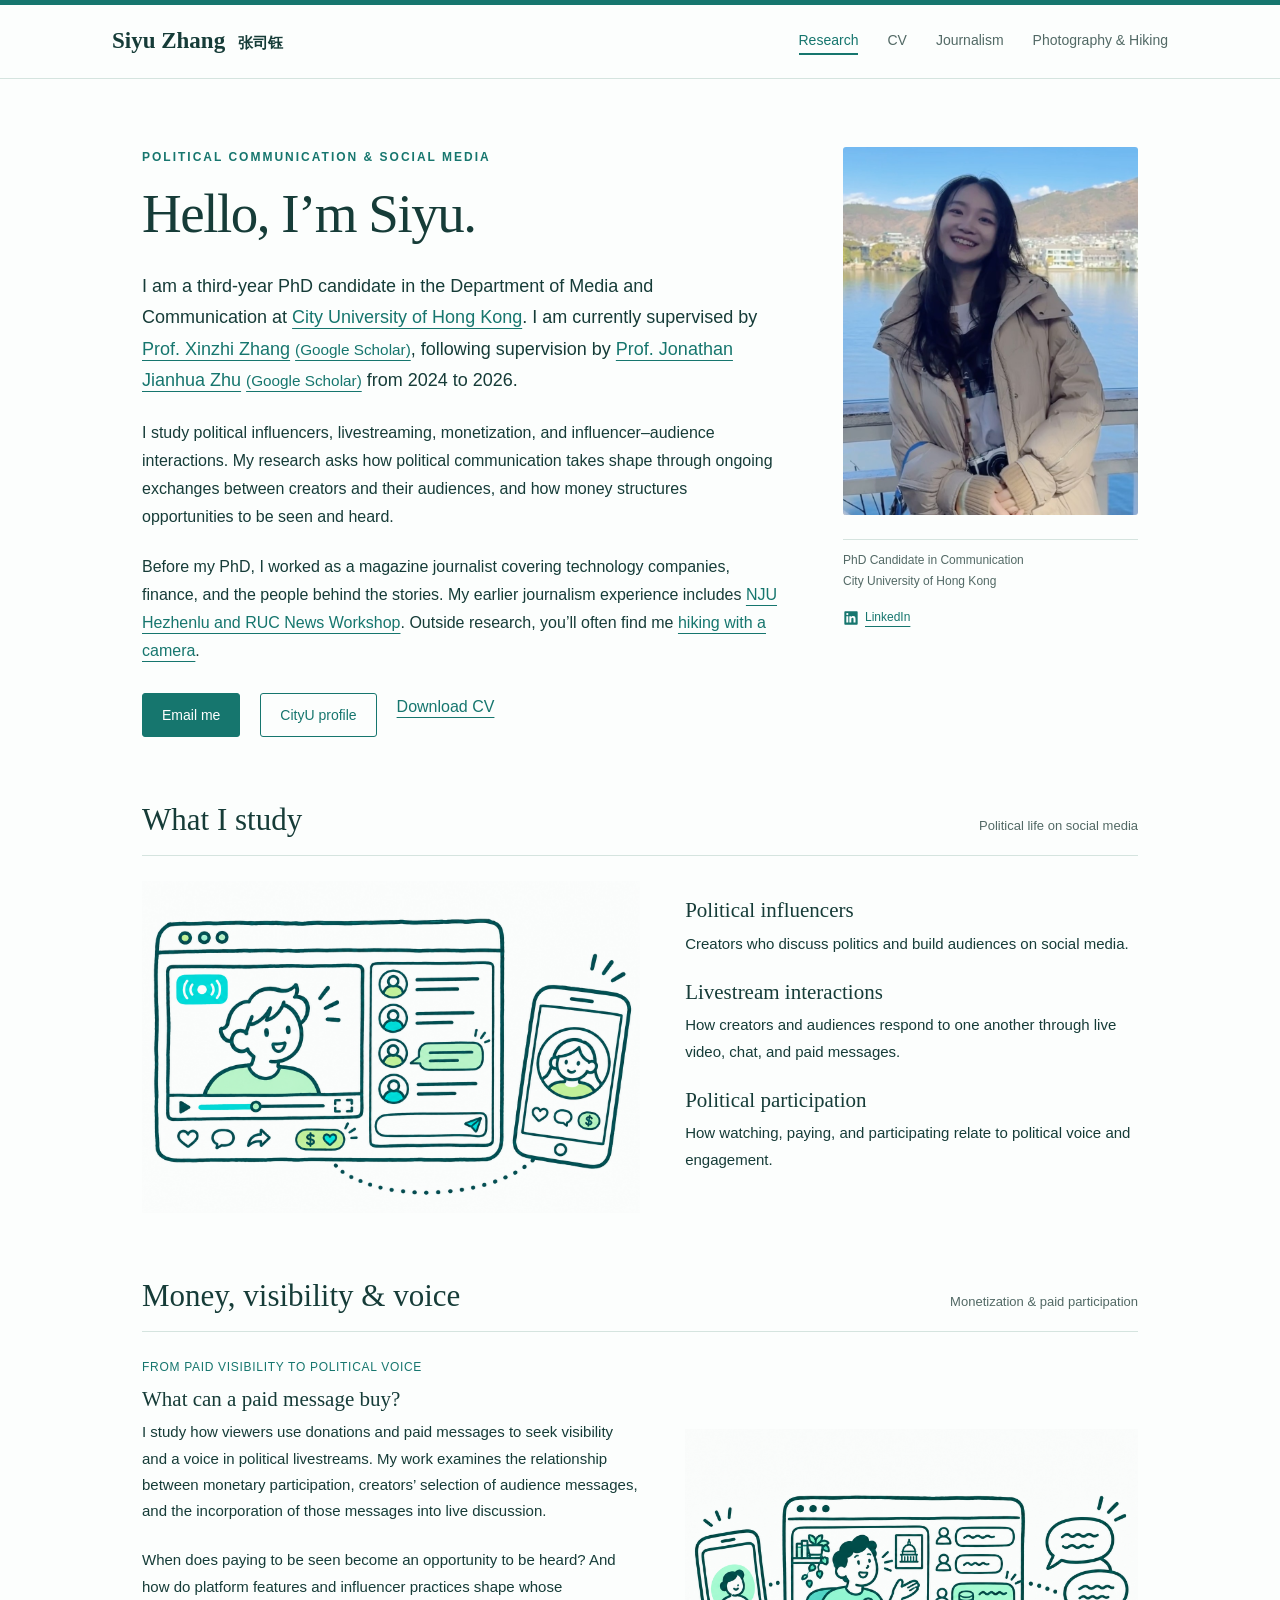
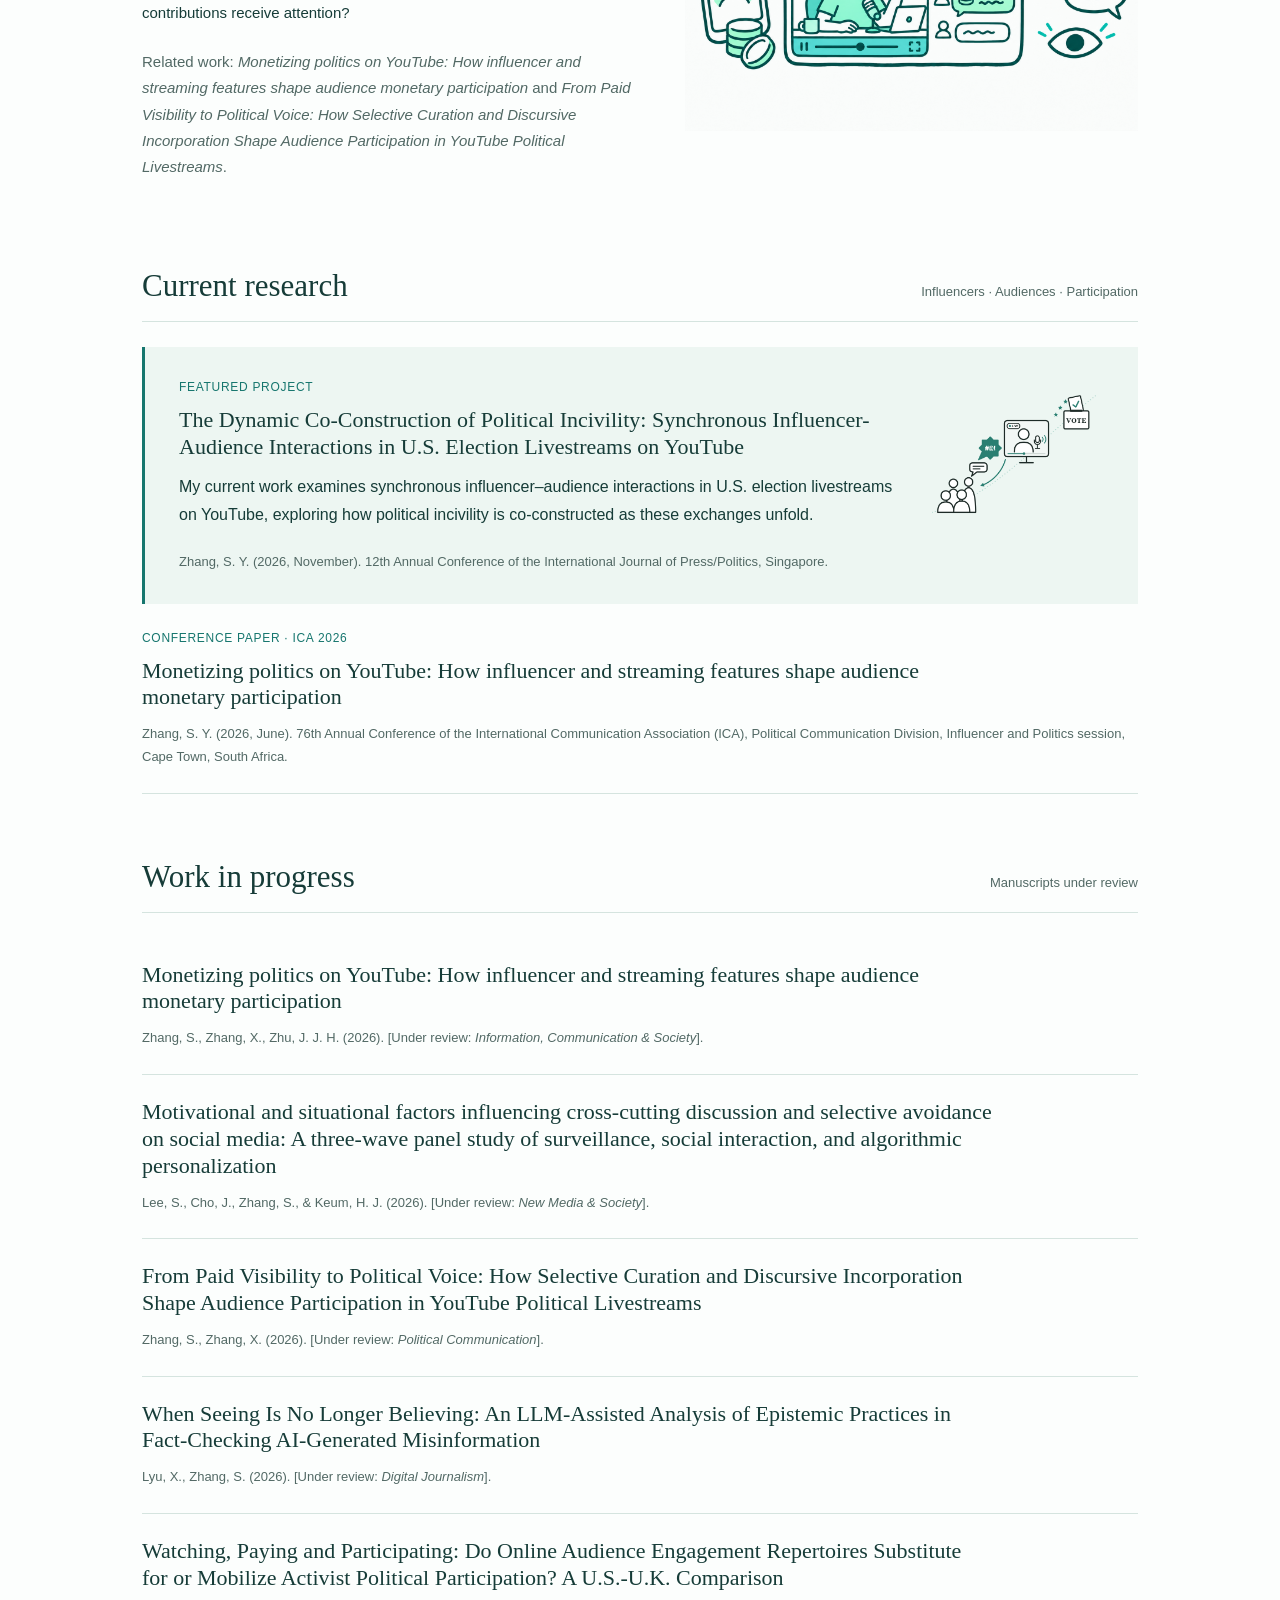
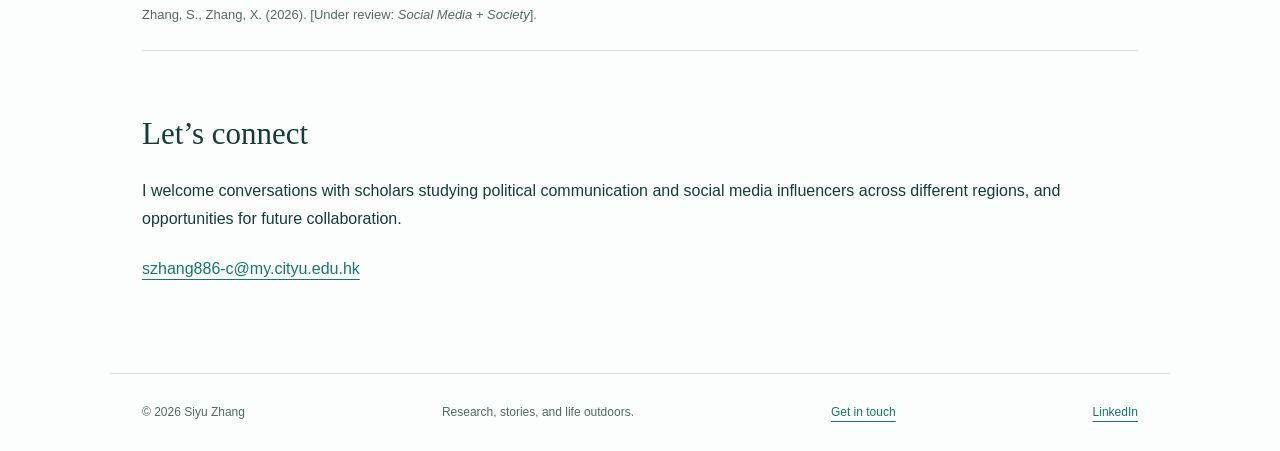
==== commit 1093e8e3: "Restore original typography hierarchy with a 1px reduction" ====
--- a/index.html
+++ b/index.html
@@ -1 +1 @@
-<!doctype html><html lang="en"><head><meta charset="utf-8"><meta name="viewport" content="width=device-width,initial-scale=1"><title>Research | Siyu Zhang</title><meta name="description" content="Siyu Zhang, PhD candidate at City University of Hong Kong. Political communication, social media influencers, and livestreaming. Research, journalism, photography and hiking."><meta name="theme-color" content="#16766e"><link rel="stylesheet" href="style.css"><link rel="icon" href="favicon.svg" type="image/svg+xml"></head><body><a class="skip" href="#main">Skip to content</a><header><div class="nav"><a class="brand" href="index.html">Siyu Zhang <span lang="zh" style="font-size:14px;margin-left:7px">张司钰</span></a><nav aria-label="Main navigation"><a href="index.html" aria-current="page" >Research</a><a href="cv.html" >CV</a><a href="journalism.html" >Journalism</a><a href="outside.html" >Photography & Hiking</a></nav></div></header><main id="main"><div class="hero"><div><div class="eyebrow">Political communication & social media</div><h1>Hello, I’m Siyu.</h1><p class="intro">I am a third-year PhD candidate in the Department of Media and Communication at <a href="https://www.cityu.edu.hk/com/Profile2.aspx?u=szhang886">City University of Hong Kong</a>. I am currently supervised by <a href="https://drxinzhizhang.com/" target="_blank" rel="noopener">Prof. Xinzhi Zhang</a> <a class="supervisor-scholar" href="https://scholar.google.com/citations?user=iOFeIDIAAAAJ&amp;hl=en" target="_blank" rel="noopener" aria-label="Google Scholar — Prof. Xinzhi Zhang">(Google Scholar)</a>, following supervision by <a href="https://scholars.cityu.edu.hk/en/persons/enjhzhu/" target="_blank" rel="noopener">Prof. Jonathan Jianhua Zhu</a> <a class="supervisor-scholar" href="https://scholar.google.com/citations?user=q41vFFQAAAAJ&amp;hl=en" target="_blank" rel="noopener" aria-label="Google Scholar — Prof. Jonathan Jianhua Zhu">(Google Scholar)</a> from 2024 to 2026.</p><p>I study political influencers, livestreaming, monetization, and influencer–audience interactions. My research asks how political communication takes shape through ongoing exchanges between creators and their audiences, and how money structures opportunities to be seen and heard.</p><p>Before my PhD, I worked as a magazine journalist covering technology companies, finance, and the people behind the stories. My earlier journalism experience includes <a href="journalism.html#fact-checking">NJU Hezhenlu and RUC News Workshop</a>. Outside research, you’ll often find me <a href="outside.html">hiking with a camera</a>.</p><div class="links"><a class="button" href="mailto:szhang886-c@my.cityu.edu.hk">Email me</a><a class="button outline" href="https://www.cityu.edu.hk/com/Profile2.aspx?u=szhang886" target="_blank" rel="noopener">CityU profile</a><a href="Siyu-Zhang-CV.pdf">Download CV</a></div></div><aside><img class="portrait" src="siyu-zhang.jpg" alt="Siyu Zhang smiling by a lake, with a camera"><div class="portrait-note">PhD Candidate in Communication<br>City University of Hong Kong</div><div class="profile-links" aria-label="Social links"><a href="https://www.linkedin.com/in/siyu-sylvia-zhang" target="_blank" rel="noopener"><svg class="social-icon" viewBox="0 0 24 24" aria-hidden="true"><path d="M20.45 2H3.55C2.69 2 2 2.68 2 3.52v16.96C2 21.32 2.69 22 3.55 22h16.9c.86 0 1.55-.68 1.55-1.52V3.52C22 2.68 21.31 2 20.45 2zM7.93 18.75H4.98V9.2h2.95zM6.45 7.89a1.71 1.71 0 1 1 0-3.42 1.71 1.71 0 0 1 0 3.42zm12.3 10.86H15.8V14.1c0-1.11-.02-2.54-1.55-2.54-1.55 0-1.79 1.21-1.79 2.46v4.73H9.51V9.2h2.83v1.3h.04c.39-.74 1.36-1.52 2.79-1.52 2.99 0 3.58 1.97 3.58 4.53z"/></svg>LinkedIn</a></div></aside></div><section class="interest-section"><div class="section-head"><h2>What I study</h2><span class="meta">Political life on social media</span></div><div class="interest-layout"><img src="research-doodle.png" alt="A social media livestream connected to online viewers, live chat, reactions, and donations"><div><h3>Political influencers</h3><p>Creators who discuss politics and build audiences on social media.</p><h3>Livestream interactions</h3><p>How creators and audiences respond to one another through live video, chat, and paid messages.</p><h3>Political participation</h3><p>How watching, paying, and participating relate to political voice and engagement.</p></div></div></section><section id="money-visibility-voice"><div class="section-head"><h2>Money, visibility & voice</h2><span class="meta">Monetization & paid participation</span></div><div class="interest-layout"><div><span class="tag">FROM PAID VISIBILITY TO POLITICAL VOICE</span><h3>What can a paid message buy?</h3><p>I study how viewers use donations and paid messages to seek visibility and a voice in political livestreams. My work examines the relationship between monetary participation, creators’ selection of audience messages, and the incorporation of those messages into live discussion.</p><p>When does paying to be seen become an opportunity to be heard? And how do platform features and influencer practices shape whose contributions receive attention?</p><p class="meta">Related work: <em>Monetizing politics on YouTube: How influencer and streaming features shape audience monetary participation</em> and <em>From Paid Visibility to Political Voice: How Selective Curation and Discursive Incorporation Shape Audience Participation in YouTube Political Livestreams</em>.</p></div><img src="money-visibility-voice.png" alt="Online viewer payments, a highlighted livestream chat message, and opportunities for attention and response"></div></section><section><div class="section-head"><h2>Current research</h2><span class="meta">Influencers · Audiences · Participation</span></div><div class="research-focus"><img class="concept-illustration" src="research-concept.png" alt="Conceptual illustration linking livestreams, audience interaction, incivility, and electoral participation"><span class="tag">FEATURED PROJECT</span><h3>The Dynamic Co-Construction of Political Incivility: Synchronous Influencer-Audience Interactions in U.S. Election Livestreams on YouTube</h3><p>My current work examines synchronous influencer–audience interactions in U.S. election livestreams on YouTube, exploring how political incivility is co-constructed as these exchanges unfold.</p><p class="meta">Zhang, S. Y. (2026, November). 12th Annual Conference of the International Journal of Press/Politics, Singapore.</p></div><div class="entry"><span class="tag">CONFERENCE PAPER · ICA 2026</span><h3>Monetizing politics on YouTube: How influencer and streaming features shape audience monetary participation</h3><p class="meta">Zhang, S. Y. (2026, June). 76th Annual Conference of the International Communication Association (ICA), Political Communication Division, Influencer and Politics session, Cape Town, South Africa.</p></div></section><section><div class="section-head"><h2>Work in progress</h2><span class="meta">Manuscripts under review</span></div><div class="entry"><h3>Monetizing politics on YouTube: How influencer and streaming features shape audience monetary participation</h3><p class="meta">Zhang, S., Zhang, X., Zhu, J. J. H. (2026). [Under review: <em>Information, Communication & Society</em>].</p></div><div class="entry"><h3>Motivational and situational factors influencing cross-cutting discussion and selective avoidance on social media: A three-wave panel study of surveillance, social interaction, and algorithmic personalization</h3><p class="meta">Lee, S., Cho, J., Zhang, S., & Keum, H. J. (2026). [Under review: <em>New Media & Society</em>].</p></div><div class="entry"><h3>From Paid Visibility to Political Voice: How Selective Curation and Discursive Incorporation Shape Audience Participation in YouTube Political Livestreams</h3><p class="meta">Zhang, S., Zhang, X. (2026). [Under review: <em>Political Communication</em>].</p></div><div class="entry"><h3>When Seeing Is No Longer Believing: An LLM-Assisted Analysis of Epistemic Practices in Fact-Checking AI-Generated Misinformation</h3><p class="meta">Lyu, X., Zhang, S. (2026). [Under review: <em>Digital Journalism</em>].</p></div><div class="entry"><h3>Watching, Paying and Participating: Do Online Audience Engagement Repertoires Substitute for or Mobilize Activist Political Participation? A U.S.-U.K. Comparison</h3><p class="meta">Zhang, S., Zhang, X. (2026). [Under review: <em>Social Media + Society</em>].</p></div></section><section><h2>Let’s connect</h2><p>I welcome conversations with scholars studying political communication and social media influencers across different regions, and opportunities for future collaboration.</p><a href="mailto:szhang886-c@my.cityu.edu.hk">szhang886-c@my.cityu.edu.hk</a></section></main><footer><span>© 2026 Siyu Zhang</span><span>Research, stories, and life outdoors.</span><a href="mailto:szhang886-c@my.cityu.edu.hk">Get in touch</a><a href="https://www.linkedin.com/in/siyu-sylvia-zhang" target="_blank" rel="noopener">LinkedIn</a></footer><script src="script.js"></script></body></html>+<!doctype html><html lang="en"><head><meta charset="utf-8"><meta name="viewport" content="width=device-width,initial-scale=1"><title>Research | Siyu Zhang</title><meta name="description" content="Siyu Zhang, PhD candidate at City University of Hong Kong. Political communication, social media influencers, and livestreaming. Research, journalism, photography and hiking."><meta name="theme-color" content="#16766e"><link rel="stylesheet" href="style.css?v=20261124-restored"><link rel="icon" href="favicon.svg" type="image/svg+xml"></head><body><a class="skip" href="#main">Skip to content</a><header><div class="nav"><a class="brand" href="index.html">Siyu Zhang <span lang="zh" style="font-size:15px;margin-left:7px">张司钰</span></a><nav aria-label="Main navigation"><a href="index.html" aria-current="page" >Research</a><a href="cv.html" >CV</a><a href="journalism.html" >Journalism</a><a href="outside.html" >Photography & Hiking</a></nav></div></header><main id="main"><div class="hero"><div><div class="eyebrow">Political communication & social media</div><h1>Hello, I’m Siyu.</h1><p class="intro">I am a third-year PhD candidate in the Department of Media and Communication at <a href="https://www.cityu.edu.hk/com/Profile2.aspx?u=szhang886">City University of Hong Kong</a>. I am currently supervised by <a href="https://drxinzhizhang.com/" target="_blank" rel="noopener">Prof. Xinzhi Zhang</a> <a class="supervisor-scholar" href="https://scholar.google.com/citations?user=iOFeIDIAAAAJ&amp;hl=en" target="_blank" rel="noopener" aria-label="Google Scholar — Prof. Xinzhi Zhang">(Google Scholar)</a>, following supervision by <a href="https://scholars.cityu.edu.hk/en/persons/enjhzhu/" target="_blank" rel="noopener">Prof. Jonathan Jianhua Zhu</a> <a class="supervisor-scholar" href="https://scholar.google.com/citations?user=q41vFFQAAAAJ&amp;hl=en" target="_blank" rel="noopener" aria-label="Google Scholar — Prof. Jonathan Jianhua Zhu">(Google Scholar)</a> from 2024 to 2026.</p><p>I study political influencers, livestreaming, monetization, and influencer–audience interactions. My research asks how political communication takes shape through ongoing exchanges between creators and their audiences, and how money structures opportunities to be seen and heard.</p><p>Before my PhD, I worked as a magazine journalist covering technology companies, finance, and the people behind the stories. My earlier journalism experience includes <a href="journalism.html#fact-checking">NJU Hezhenlu and RUC News Workshop</a>. Outside research, you’ll often find me <a href="outside.html">hiking with a camera</a>.</p><div class="links"><a class="button" href="mailto:szhang886-c@my.cityu.edu.hk">Email me</a><a class="button outline" href="https://www.cityu.edu.hk/com/Profile2.aspx?u=szhang886" target="_blank" rel="noopener">CityU profile</a><a href="Siyu-Zhang-CV.pdf">Download CV</a></div></div><aside><img class="portrait" src="siyu-zhang.jpg" alt="Siyu Zhang smiling by a lake, with a camera"><div class="portrait-note">PhD Candidate in Communication<br>City University of Hong Kong</div><div class="profile-links" aria-label="Social links"><a href="https://www.linkedin.com/in/siyu-sylvia-zhang" target="_blank" rel="noopener"><svg class="social-icon" viewBox="0 0 24 24" aria-hidden="true"><path d="M20.45 2H3.55C2.69 2 2 2.68 2 3.52v16.96C2 21.32 2.69 22 3.55 22h16.9c.86 0 1.55-.68 1.55-1.52V3.52C22 2.68 21.31 2 20.45 2zM7.93 18.75H4.98V9.2h2.95zM6.45 7.89a1.71 1.71 0 1 1 0-3.42 1.71 1.71 0 0 1 0 3.42zm12.3 10.86H15.8V14.1c0-1.11-.02-2.54-1.55-2.54-1.55 0-1.79 1.21-1.79 2.46v4.73H9.51V9.2h2.83v1.3h.04c.39-.74 1.36-1.52 2.79-1.52 2.99 0 3.58 1.97 3.58 4.53z"/></svg>LinkedIn</a></div></aside></div><section class="interest-section"><div class="section-head"><h2>What I study</h2><span class="meta">Political life on social media</span></div><div class="interest-layout"><img src="research-doodle.png" alt="A social media livestream connected to online viewers, live chat, reactions, and donations"><div><h3>Political influencers</h3><p>Creators who discuss politics and build audiences on social media.</p><h3>Livestream interactions</h3><p>How creators and audiences respond to one another through live video, chat, and paid messages.</p><h3>Political participation</h3><p>How watching, paying, and participating relate to political voice and engagement.</p></div></div></section><section id="money-visibility-voice"><div class="section-head"><h2>Money, visibility & voice</h2><span class="meta">Monetization & paid participation</span></div><div class="interest-layout"><div><span class="tag">FROM PAID VISIBILITY TO POLITICAL VOICE</span><h3>What can a paid message buy?</h3><p>I study how viewers use donations and paid messages to seek visibility and a voice in political livestreams. My work examines the relationship between monetary participation, creators’ selection of audience messages, and the incorporation of those messages into live discussion.</p><p>When does paying to be seen become an opportunity to be heard? And how do platform features and influencer practices shape whose contributions receive attention?</p><p class="meta">Related work: <em>Monetizing politics on YouTube: How influencer and streaming features shape audience monetary participation</em> and <em>From Paid Visibility to Political Voice: How Selective Curation and Discursive Incorporation Shape Audience Participation in YouTube Political Livestreams</em>.</p></div><img src="money-visibility-voice.png" alt="Online viewer payments, a highlighted livestream chat message, and opportunities for attention and response"></div></section><section><div class="section-head"><h2>Current research</h2><span class="meta">Influencers · Audiences · Participation</span></div><div class="research-focus"><img class="concept-illustration" src="research-concept.png" alt="Conceptual illustration linking livestreams, audience interaction, incivility, and electoral participation"><span class="tag">FEATURED PROJECT</span><h3>The Dynamic Co-Construction of Political Incivility: Synchronous Influencer-Audience Interactions in U.S. Election Livestreams on YouTube</h3><p>My current work examines synchronous influencer–audience interactions in U.S. election livestreams on YouTube, exploring how political incivility is co-constructed as these exchanges unfold.</p><p class="meta">Zhang, S. Y. (2026, November). 12th Annual Conference of the International Journal of Press/Politics, Singapore.</p></div><div class="entry"><span class="tag">CONFERENCE PAPER · ICA 2026</span><h3>Monetizing politics on YouTube: How influencer and streaming features shape audience monetary participation</h3><p class="meta">Zhang, S. Y. (2026, June). 76th Annual Conference of the International Communication Association (ICA), Political Communication Division, Influencer and Politics session, Cape Town, South Africa.</p></div></section><section><div class="section-head"><h2>Work in progress</h2><span class="meta">Manuscripts under review</span></div><div class="entry"><h3>Monetizing politics on YouTube: How influencer and streaming features shape audience monetary participation</h3><p class="meta">Zhang, S., Zhang, X., Zhu, J. J. H. (2026). [Under review: <em>Information, Communication & Society</em>].</p></div><div class="entry"><h3>Motivational and situational factors influencing cross-cutting discussion and selective avoidance on social media: A three-wave panel study of surveillance, social interaction, and algorithmic personalization</h3><p class="meta">Lee, S., Cho, J., Zhang, S., & Keum, H. J. (2026). [Under review: <em>New Media & Society</em>].</p></div><div class="entry"><h3>From Paid Visibility to Political Voice: How Selective Curation and Discursive Incorporation Shape Audience Participation in YouTube Political Livestreams</h3><p class="meta">Zhang, S., Zhang, X. (2026). [Under review: <em>Political Communication</em>].</p></div><div class="entry"><h3>When Seeing Is No Longer Believing: An LLM-Assisted Analysis of Epistemic Practices in Fact-Checking AI-Generated Misinformation</h3><p class="meta">Lyu, X., Zhang, S. (2026). [Under review: <em>Digital Journalism</em>].</p></div><div class="entry"><h3>Watching, Paying and Participating: Do Online Audience Engagement Repertoires Substitute for or Mobilize Activist Political Participation? A U.S.-U.K. Comparison</h3><p class="meta">Zhang, S., Zhang, X. (2026). [Under review: <em>Social Media + Society</em>].</p></div></section><section><h2>Let’s connect</h2><p>I welcome conversations with scholars studying political communication and social media influencers across different regions, and opportunities for future collaboration.</p><a href="mailto:szhang886-c@my.cityu.edu.hk">szhang886-c@my.cityu.edu.hk</a></section></main><footer><span>© 2026 Siyu Zhang</span><span>Research, stories, and life outdoors.</span><a href="mailto:szhang886-c@my.cityu.edu.hk">Get in touch</a><a href="https://www.linkedin.com/in/siyu-sylvia-zhang" target="_blank" rel="noopener">LinkedIn</a></footer><script src="script.js"></script></body></html>
--- a/style.css
+++ b/style.css
@@ -1,3 +1,3 @@
-*{box-sizing:border-box} :root{--ink:#163c38;--teal:#16766e;--muted:#526965;--line:#d5e4df;--paper:#fcfefd;--tint:#edf6f2}body{margin:0;background:var(--paper);color:var(--ink);font:15px/1.75 -apple-system,BlinkMacSystemFont,"Segoe UI",sans-serif}a{color:var(--teal);text-decoration-thickness:1px;text-underline-offset:5px}a:hover{color:#073e39}button{font:inherit}a:focus-visible,button:focus-visible,summary:focus-visible{outline:3px solid #40998d;outline-offset:5px}.skip{position:absolute;left:-9999px}.skip:focus{left:20px;top:10px;background:white;z-index:5}header{border-top:5px solid var(--teal);border-bottom:1px solid var(--line)}.nav{max-width:1120px;margin:auto;display:flex;align-items:center;justify-content:space-between;padding:23px 32px;gap:24px}.brand{font:600 22px Georgia,serif;color:var(--ink);text-decoration:none}.nav nav{display:flex;gap:29px;flex-wrap:wrap}.nav nav a{text-decoration:none;font-size:13px;color:var(--muted)}.nav nav a[aria-current]{color:var(--teal);border-bottom:2px solid var(--teal)}main{max-width:1060px;margin:auto;padding:68px 32px 90px}h1,h2,h3{font-family:Georgia,'Times New Roman',serif;font-weight:400;line-height:1.22}h1{font-size:54px;letter-spacing:-1.5px;margin:12px 0 24px}h2{font-size:30px;margin:0 0 24px}h3{font-size:21px;margin:0 0 12px}p{margin:0 0 22px}.eyebrow{font-size:11px;letter-spacing:2px;text-transform:uppercase;color:var(--teal);font-weight:600}.muted,.meta{color:var(--muted)}.meta{font-size:12px}.hero{display:grid;grid-template-columns:1fr 295px;gap:65px;align-items:start}.hero .portrait{width:100%;aspect-ratio:4/5;object-fit:cover;border-radius:3px}.portrait-note{font-size:11px;color:var(--muted);border-top:1px solid var(--line);margin-top:15px;padding-top:10px}.intro{font-size:17px;line-height:1.75}.links{display:flex;gap:20px;flex-wrap:wrap;margin-top:28px}.button{display:inline-block;background:var(--teal);color:white;text-decoration:none;padding:9px 19px;border:1px solid var(--teal);border-radius:3px;font-size:13px}.button:hover{background:#0d544e;color:white}.outline{background:transparent;color:var(--teal)}section{margin-top:64px} .section-head{display:flex;justify-content:space-between;align-items:baseline;gap:20px;border-bottom:1px solid var(--line);margin-bottom:25px}.section-head h2{margin-bottom:16px}.research-focus{background:var(--tint);padding:30px 34px;border-left:3px solid var(--teal)}.research-focus p:last-child{margin-bottom:0}.entry{padding:24px 0;border-bottom:1px solid var(--line)}.entry h3{max-width:850px}.entry p:last-child{margin-bottom:0}.tag{font-size:11px;color:var(--teal);display:block;margin-bottom:9px;letter-spacing:.7px}.page-intro{max-width:720px;font-size:17px}.cv-row{display:grid;grid-template-columns:155px 1fr;gap:25px;padding:23px 0;border-bottom:1px solid var(--line)}.cv-row p{margin:0}.cv-row h3{font-size:20px}.report{display:grid;grid-template-columns:130px 1fr;gap:28px;padding:30px 0;border-bottom:1px solid var(--line)}.report h3 a{color:var(--ink);text-decoration:none}.report h3 a:hover{text-decoration:underline}.report p{max-width:700px;margin-bottom:13px}.report .original{font-size:12px;color:var(--muted)}.landscape{width:100%;max-height:470px;object-fit:cover;margin:30px 0 0}.filters{display:flex;gap:10px;flex-wrap:wrap;margin:30px 0}.filters button{padding:7px 18px;border:1px solid var(--line);border-radius:3px;background:white;color:var(--ink);cursor:pointer}.filters button[aria-pressed=true]{background:var(--teal);border-color:var(--teal);color:white}.gallery{display:grid;grid-template-columns:repeat(3,1fr);gap:17px}.photo{padding:0;margin:0}.photo button{display:block;width:100%;padding:0;border:0;background:transparent;cursor:zoom-in}.photo img{display:block;width:100%;height:245px;object-fit:cover}.photo figcaption{font-size:11px;margin-top:7px;color:var(--muted)}.trail{padding:26px 0;border-bottom:1px solid var(--line)}.trail h3{font-size:25px}.trail p:last-child{margin-bottom:0}.stats{display:flex;gap:30px;color:var(--teal);margin:20px 0;font-size:13px}.note{font:italic 23px/1.5 Georgia,serif;margin:30px 0}.two-col{display:grid;grid-template-columns:1fr 1fr;gap:35px}footer{border-top:1px solid var(--line);padding:28px 32px;color:var(--muted);font-size:11px;max-width:1060px;margin:auto;display:flex;justify-content:space-between;gap:20px}dialog{border:0;background:#092622;padding:18px;max-width:95vw;max-height:95vh;color:white}dialog::backdrop{background:#061b19e8}dialog img{display:block;max-height:78vh;max-width:85vw;object-fit:contain}dialog button{background:white;color:var(--ink);border:0;padding:5px 16px;cursor:pointer;float:right;margin-bottom:12px}[hidden]{display:none!important}details{border-bottom:1px solid var(--line);padding:20px 0}summary{cursor:pointer;font-family:Georgia,serif;font-size:19px}details p{margin:15px 0 0}@media(max-width:760px){.nav{align-items:flex-start;flex-direction:column;padding:20px 24px;gap:12px}.nav nav{gap:18px}.nav nav a{font-size:12px}main{padding:40px 24px 60px}h1{font-size:41px}.hero{grid-template-columns:1fr;gap:30px}.hero aside{max-width:270px;grid-row:1}.hero .portrait{aspect-ratio:1/1}.intro,.page-intro{font-size:15px}.gallery{grid-template-columns:repeat(2,1fr)}.photo img{height:210px}.cv-row,.report{grid-template-columns:1fr;gap:8px}.two-col{grid-template-columns:1fr}.research-focus{padding:24px}section{margin-top:45px}footer{flex-direction:column}.section-head{flex-wrap:wrap;gap:0}}@media(max-width:430px){.gallery{grid-template-columns:1fr}.photo img{height:280px}.stats{gap:16px}}
-.illustrated-intro{display:grid;grid-template-columns:minmax(0,1fr) 300px;gap:45px;align-items:center}.section-illustration{width:100%;height:auto;mix-blend-mode:multiply}.interest-layout{display:grid;grid-template-columns:1.1fr 1fr;gap:45px;align-items:center}.interest-layout>img{width:100%;mix-blend-mode:multiply}.interest-layout h3{font-size:20px;margin:0 0 7px}.interest-layout p{font-size:14px;margin-bottom:23px}.concept-illustration{width:180px;height:150px;object-fit:contain;float:right;margin:0 0 14px 25px}.research-focus{display:flow-root}@media(max-width:760px){.illustrated-intro{grid-template-columns:1fr;gap:20px}.section-illustration{max-width:300px;justify-self:center}.interest-layout{grid-template-columns:1fr;gap:25px}.interest-layout>img{max-width:470px;margin:auto}.concept-illustration{width:130px;height:120px;margin-left:15px}}
-.profile-links{display:flex;flex-wrap:wrap;gap:10px 18px;margin-top:15px;font-size:13px}.profile-links a{display:inline-flex;align-items:center;gap:6px}.social-icon{width:16px;height:16px;fill:currentColor;flex:none}.supervisor-scholar{white-space:nowrap;font-size:.85em}
+*{box-sizing:border-box} :root{--ink:#163c38;--teal:#16766e;--muted:#526965;--line:#d5e4df;--paper:#fcfefd;--tint:#edf6f2}body{margin:0;background:var(--paper);color:var(--ink);font:16px/1.75 -apple-system,BlinkMacSystemFont,"Segoe UI",sans-serif}a{color:var(--teal);text-decoration-thickness:1px;text-underline-offset:5px}a:hover{color:#073e39}button{font:inherit}a:focus-visible,button:focus-visible,summary:focus-visible{outline:3px solid #40998d;outline-offset:5px}.skip{position:absolute;left:-9999px}.skip:focus{left:20px;top:10px;background:white;z-index:5}header{border-top:5px solid var(--teal);border-bottom:1px solid var(--line)}.nav{max-width:1120px;margin:auto;display:flex;align-items:center;justify-content:space-between;padding:23px 32px;gap:24px}.brand{font:600 23px Georgia,serif;color:var(--ink);text-decoration:none}.nav nav{display:flex;gap:29px;flex-wrap:wrap}.nav nav a{text-decoration:none;font-size:14px;color:var(--muted)}.nav nav a[aria-current]{color:var(--teal);border-bottom:2px solid var(--teal)}main{max-width:1060px;margin:auto;padding:68px 32px 90px}h1,h2,h3{font-family:Georgia,'Times New Roman',serif;font-weight:400;line-height:1.22}h1{font-size:55px;letter-spacing:-1.5px;margin:12px 0 24px}h2{font-size:31px;margin:0 0 24px}h3{font-size:22px;margin:0 0 12px}p{margin:0 0 22px}.eyebrow{font-size:12px;letter-spacing:2px;text-transform:uppercase;color:var(--teal);font-weight:600}.muted,.meta{color:var(--muted)}.meta{font-size:13px}.hero{display:grid;grid-template-columns:1fr 295px;gap:65px;align-items:start}.hero .portrait{width:100%;aspect-ratio:4/5;object-fit:cover;border-radius:3px}.portrait-note{font-size:12px;color:var(--muted);border-top:1px solid var(--line);margin-top:15px;padding-top:10px}.intro{font-size:18px;line-height:1.75}.links{display:flex;gap:20px;flex-wrap:wrap;margin-top:28px}.button{display:inline-block;background:var(--teal);color:white;text-decoration:none;padding:9px 19px;border:1px solid var(--teal);border-radius:3px;font-size:14px}.button:hover{background:#0d544e;color:white}.outline{background:transparent;color:var(--teal)}section{margin-top:64px} .section-head{display:flex;justify-content:space-between;align-items:baseline;gap:20px;border-bottom:1px solid var(--line);margin-bottom:25px}.section-head h2{margin-bottom:16px}.research-focus{background:var(--tint);padding:30px 34px;border-left:3px solid var(--teal)}.research-focus p:last-child{margin-bottom:0}.entry{padding:24px 0;border-bottom:1px solid var(--line)}.entry h3{max-width:850px}.entry p:last-child{margin-bottom:0}.tag{font-size:12px;color:var(--teal);display:block;margin-bottom:9px;letter-spacing:.7px}.page-intro{max-width:720px;font-size:18px}.cv-row{display:grid;grid-template-columns:155px 1fr;gap:25px;padding:23px 0;border-bottom:1px solid var(--line)}.cv-row p{margin:0}.cv-row h3{font-size:21px}.report{display:grid;grid-template-columns:130px 1fr;gap:28px;padding:30px 0;border-bottom:1px solid var(--line)}.report h3 a{color:var(--ink);text-decoration:none}.report h3 a:hover{text-decoration:underline}.report p{max-width:700px;margin-bottom:13px}.report .original{font-size:13px;color:var(--muted)}.landscape{width:100%;max-height:470px;object-fit:cover;margin:30px 0 0}.filters{display:flex;gap:10px;flex-wrap:wrap;margin:30px 0}.filters button{padding:7px 18px;border:1px solid var(--line);border-radius:3px;background:white;color:var(--ink);cursor:pointer}.filters button[aria-pressed=true]{background:var(--teal);border-color:var(--teal);color:white}.gallery{display:grid;grid-template-columns:repeat(3,1fr);gap:17px}.photo{padding:0;margin:0}.photo button{display:block;width:100%;padding:0;border:0;background:transparent;cursor:zoom-in}.photo img{display:block;width:100%;height:245px;object-fit:cover}.photo figcaption{font-size:12px;margin-top:7px;color:var(--muted)}.trail{padding:26px 0;border-bottom:1px solid var(--line)}.trail h3{font-size:26px}.trail p:last-child{margin-bottom:0}.stats{display:flex;gap:30px;color:var(--teal);margin:20px 0;font-size:14px}.note{font:italic 24px/1.5 Georgia,serif;margin:30px 0}.two-col{display:grid;grid-template-columns:1fr 1fr;gap:35px}footer{border-top:1px solid var(--line);padding:28px 32px;color:var(--muted);font-size:12px;max-width:1060px;margin:auto;display:flex;justify-content:space-between;gap:20px}dialog{border:0;background:#092622;padding:18px;max-width:95vw;max-height:95vh;color:white}dialog::backdrop{background:#061b19e8}dialog img{display:block;max-height:78vh;max-width:85vw;object-fit:contain}dialog button{background:white;color:var(--ink);border:0;padding:5px 16px;cursor:pointer;float:right;margin-bottom:12px}[hidden]{display:none!important}details{border-bottom:1px solid var(--line);padding:20px 0}summary{cursor:pointer;font-family:Georgia,serif;font-size:20px}details p{margin:15px 0 0}@media(max-width:760px){.nav{align-items:flex-start;flex-direction:column;padding:20px 24px;gap:12px}.nav nav{gap:18px}.nav nav a{font-size:13px}main{padding:40px 24px 60px}h1{font-size:42px}.hero{grid-template-columns:1fr;gap:30px}.hero aside{max-width:270px;grid-row:1}.hero .portrait{aspect-ratio:1/1}.intro,.page-intro{font-size:16px}.gallery{grid-template-columns:repeat(2,1fr)}.photo img{height:210px}.cv-row,.report{grid-template-columns:1fr;gap:8px}.two-col{grid-template-columns:1fr}.research-focus{padding:24px}section{margin-top:45px}footer{flex-direction:column}.section-head{flex-wrap:wrap;gap:0}}@media(max-width:430px){.gallery{grid-template-columns:1fr}.photo img{height:280px}.stats{gap:16px}}
+.illustrated-intro{display:grid;grid-template-columns:minmax(0,1fr) 300px;gap:45px;align-items:center}.section-illustration{width:100%;height:auto;mix-blend-mode:multiply}.interest-layout{display:grid;grid-template-columns:1.1fr 1fr;gap:45px;align-items:center}.interest-layout>img{width:100%;mix-blend-mode:multiply}.interest-layout h3{font-size:21px;margin:0 0 7px}.interest-layout p{font-size:15px;margin-bottom:23px}.concept-illustration{width:180px;height:150px;object-fit:contain;float:right;margin:0 0 14px 25px}.research-focus{display:flow-root}@media(max-width:760px){.illustrated-intro{grid-template-columns:1fr;gap:20px}.section-illustration{max-width:300px;justify-self:center}.interest-layout{grid-template-columns:1fr;gap:25px}.interest-layout>img{max-width:470px;margin:auto}.concept-illustration{width:130px;height:120px;margin-left:15px}}
+.profile-links{display:flex;flex-wrap:wrap;gap:10px 18px;margin-top:15px;font-size:12px}.profile-links a{display:inline-flex;align-items:center;gap:6px}.social-icon{width:16px;height:16px;fill:currentColor;flex:none}.supervisor-scholar{white-space:nowrap;font-size:.85em}
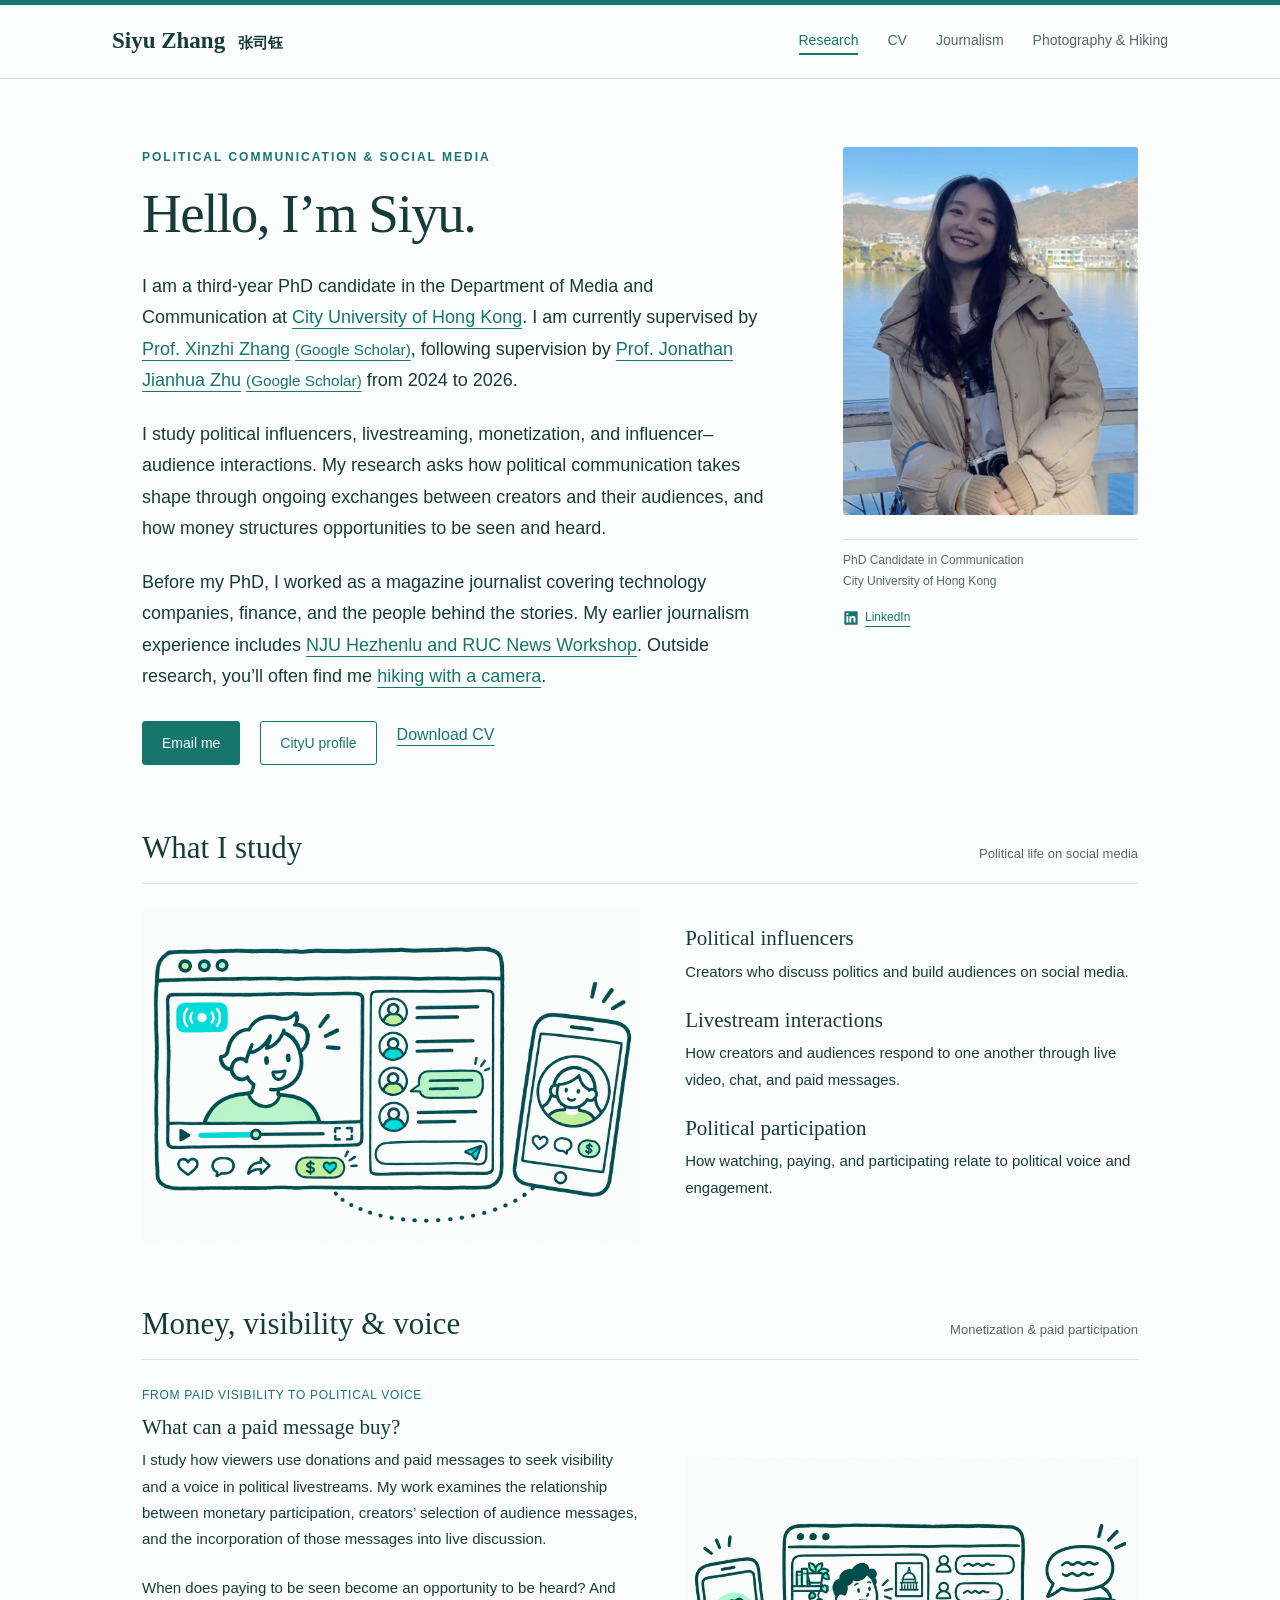
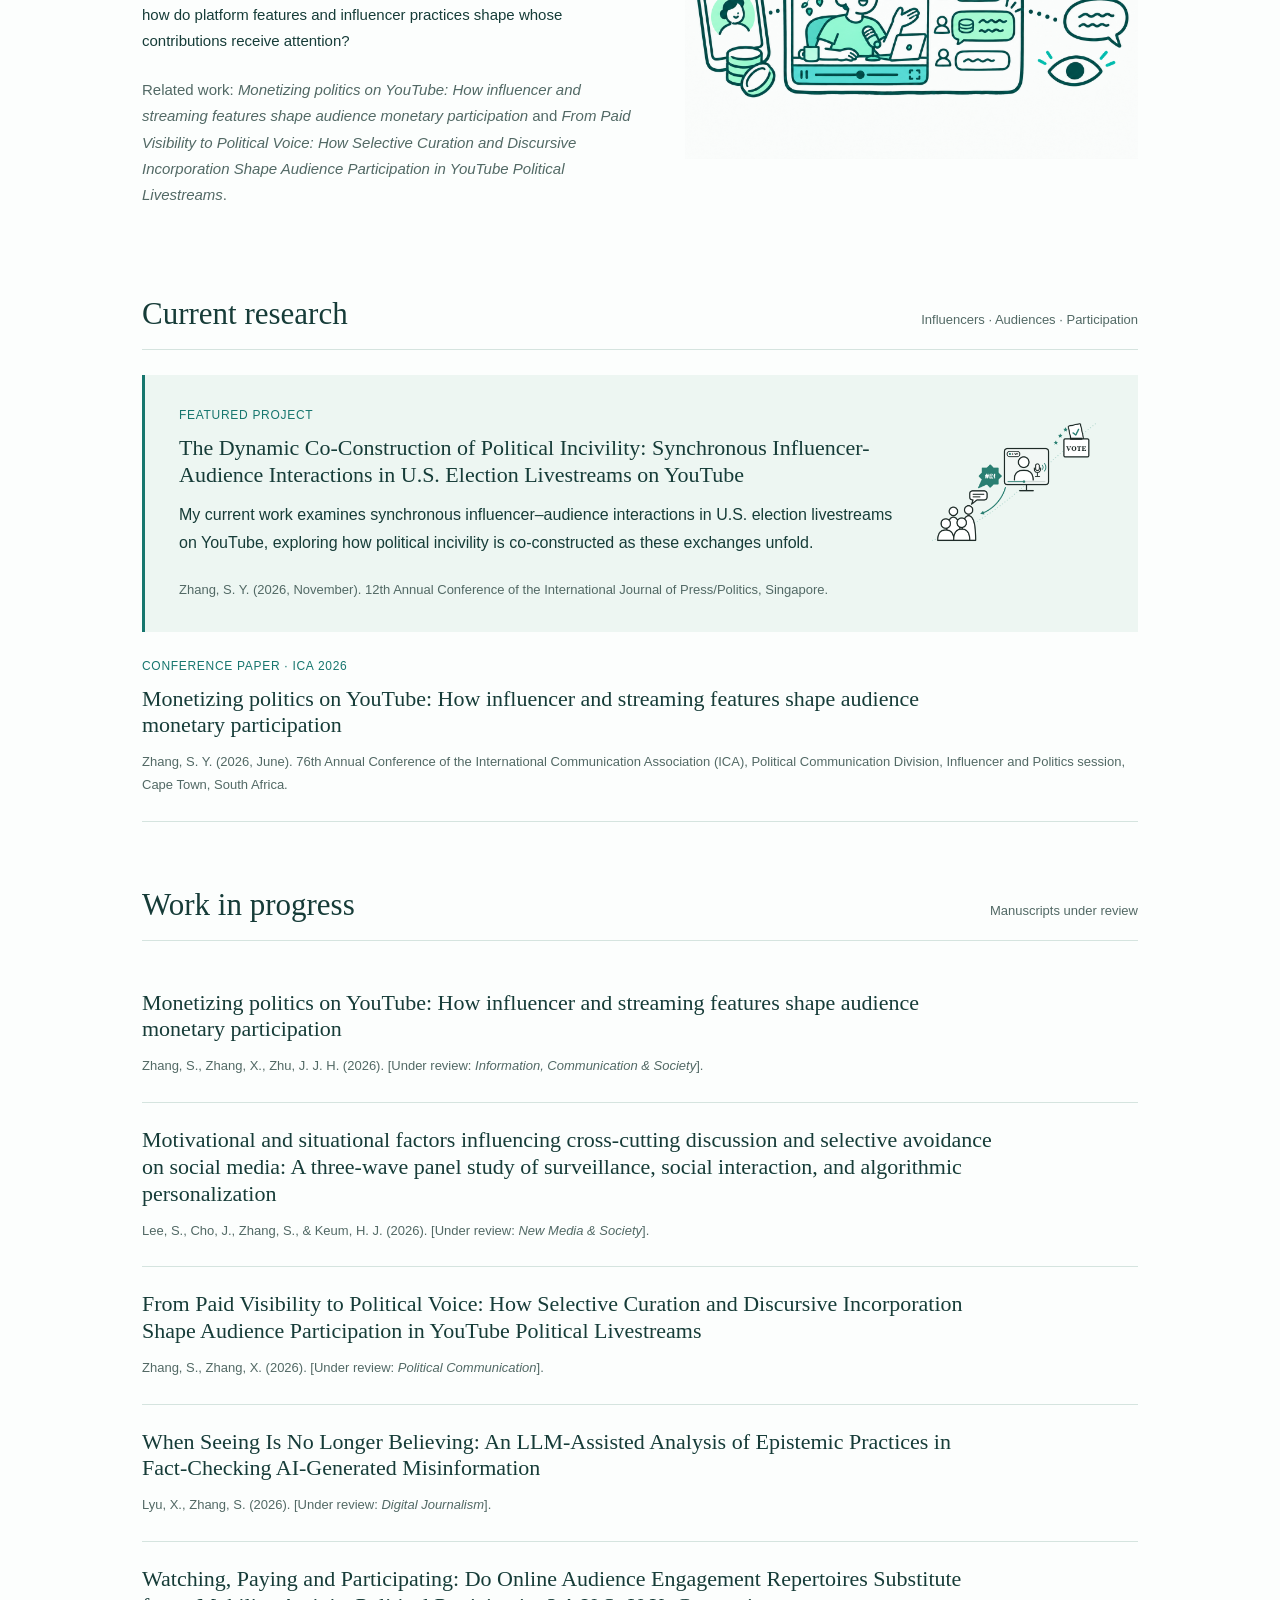
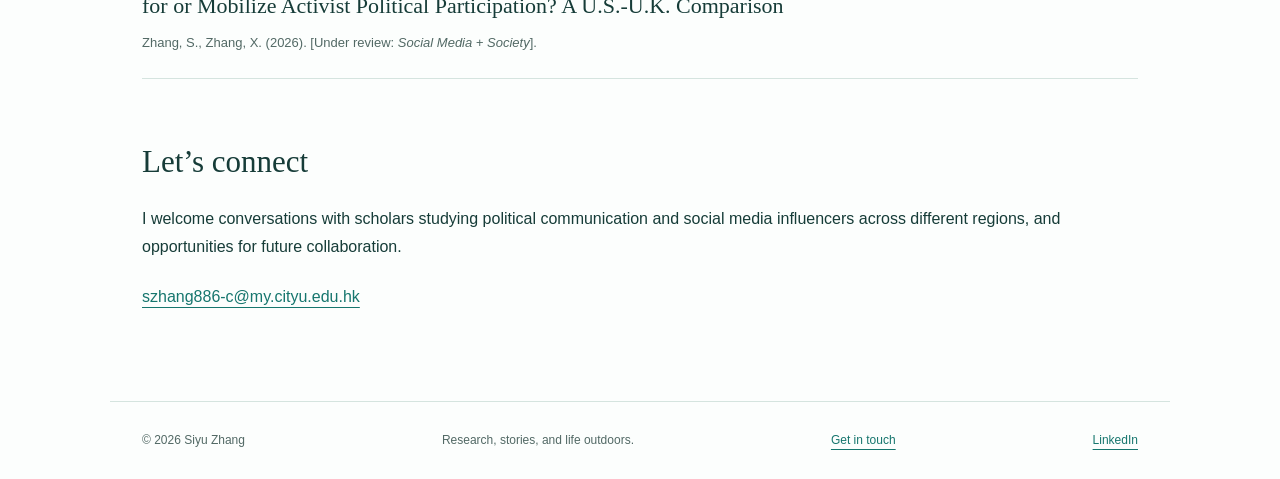
==== commit b33bd8f5: "Match all homepage introduction paragraphs to lead text size" ====
--- a/index.html
+++ b/index.html
@@ -1 +1 @@
-<!doctype html><html lang="en"><head><meta charset="utf-8"><meta name="viewport" content="width=device-width,initial-scale=1"><title>Research | Siyu Zhang</title><meta name="description" content="Siyu Zhang, PhD candidate at City University of Hong Kong. Political communication, social media influencers, and livestreaming. Research, journalism, photography and hiking."><meta name="theme-color" content="#16766e"><link rel="stylesheet" href="style.css?v=20261124-restored"><link rel="icon" href="favicon.svg" type="image/svg+xml"></head><body><a class="skip" href="#main">Skip to content</a><header><div class="nav"><a class="brand" href="index.html">Siyu Zhang <span lang="zh" style="font-size:15px;margin-left:7px">张司钰</span></a><nav aria-label="Main navigation"><a href="index.html" aria-current="page" >Research</a><a href="cv.html" >CV</a><a href="journalism.html" >Journalism</a><a href="outside.html" >Photography & Hiking</a></nav></div></header><main id="main"><div class="hero"><div><div class="eyebrow">Political communication & social media</div><h1>Hello, I’m Siyu.</h1><p class="intro">I am a third-year PhD candidate in the Department of Media and Communication at <a href="https://www.cityu.edu.hk/com/Profile2.aspx?u=szhang886">City University of Hong Kong</a>. I am currently supervised by <a href="https://drxinzhizhang.com/" target="_blank" rel="noopener">Prof. Xinzhi Zhang</a> <a class="supervisor-scholar" href="https://scholar.google.com/citations?user=iOFeIDIAAAAJ&amp;hl=en" target="_blank" rel="noopener" aria-label="Google Scholar — Prof. Xinzhi Zhang">(Google Scholar)</a>, following supervision by <a href="https://scholars.cityu.edu.hk/en/persons/enjhzhu/" target="_blank" rel="noopener">Prof. Jonathan Jianhua Zhu</a> <a class="supervisor-scholar" href="https://scholar.google.com/citations?user=q41vFFQAAAAJ&amp;hl=en" target="_blank" rel="noopener" aria-label="Google Scholar — Prof. Jonathan Jianhua Zhu">(Google Scholar)</a> from 2024 to 2026.</p><p>I study political influencers, livestreaming, monetization, and influencer–audience interactions. My research asks how political communication takes shape through ongoing exchanges between creators and their audiences, and how money structures opportunities to be seen and heard.</p><p>Before my PhD, I worked as a magazine journalist covering technology companies, finance, and the people behind the stories. My earlier journalism experience includes <a href="journalism.html#fact-checking">NJU Hezhenlu and RUC News Workshop</a>. Outside research, you’ll often find me <a href="outside.html">hiking with a camera</a>.</p><div class="links"><a class="button" href="mailto:szhang886-c@my.cityu.edu.hk">Email me</a><a class="button outline" href="https://www.cityu.edu.hk/com/Profile2.aspx?u=szhang886" target="_blank" rel="noopener">CityU profile</a><a href="Siyu-Zhang-CV.pdf">Download CV</a></div></div><aside><img class="portrait" src="siyu-zhang.jpg" alt="Siyu Zhang smiling by a lake, with a camera"><div class="portrait-note">PhD Candidate in Communication<br>City University of Hong Kong</div><div class="profile-links" aria-label="Social links"><a href="https://www.linkedin.com/in/siyu-sylvia-zhang" target="_blank" rel="noopener"><svg class="social-icon" viewBox="0 0 24 24" aria-hidden="true"><path d="M20.45 2H3.55C2.69 2 2 2.68 2 3.52v16.96C2 21.32 2.69 22 3.55 22h16.9c.86 0 1.55-.68 1.55-1.52V3.52C22 2.68 21.31 2 20.45 2zM7.93 18.75H4.98V9.2h2.95zM6.45 7.89a1.71 1.71 0 1 1 0-3.42 1.71 1.71 0 0 1 0 3.42zm12.3 10.86H15.8V14.1c0-1.11-.02-2.54-1.55-2.54-1.55 0-1.79 1.21-1.79 2.46v4.73H9.51V9.2h2.83v1.3h.04c.39-.74 1.36-1.52 2.79-1.52 2.99 0 3.58 1.97 3.58 4.53z"/></svg>LinkedIn</a></div></aside></div><section class="interest-section"><div class="section-head"><h2>What I study</h2><span class="meta">Political life on social media</span></div><div class="interest-layout"><img src="research-doodle.png" alt="A social media livestream connected to online viewers, live chat, reactions, and donations"><div><h3>Political influencers</h3><p>Creators who discuss politics and build audiences on social media.</p><h3>Livestream interactions</h3><p>How creators and audiences respond to one another through live video, chat, and paid messages.</p><h3>Political participation</h3><p>How watching, paying, and participating relate to political voice and engagement.</p></div></div></section><section id="money-visibility-voice"><div class="section-head"><h2>Money, visibility & voice</h2><span class="meta">Monetization & paid participation</span></div><div class="interest-layout"><div><span class="tag">FROM PAID VISIBILITY TO POLITICAL VOICE</span><h3>What can a paid message buy?</h3><p>I study how viewers use donations and paid messages to seek visibility and a voice in political livestreams. My work examines the relationship between monetary participation, creators’ selection of audience messages, and the incorporation of those messages into live discussion.</p><p>When does paying to be seen become an opportunity to be heard? And how do platform features and influencer practices shape whose contributions receive attention?</p><p class="meta">Related work: <em>Monetizing politics on YouTube: How influencer and streaming features shape audience monetary participation</em> and <em>From Paid Visibility to Political Voice: How Selective Curation and Discursive Incorporation Shape Audience Participation in YouTube Political Livestreams</em>.</p></div><img src="money-visibility-voice.png" alt="Online viewer payments, a highlighted livestream chat message, and opportunities for attention and response"></div></section><section><div class="section-head"><h2>Current research</h2><span class="meta">Influencers · Audiences · Participation</span></div><div class="research-focus"><img class="concept-illustration" src="research-concept.png" alt="Conceptual illustration linking livestreams, audience interaction, incivility, and electoral participation"><span class="tag">FEATURED PROJECT</span><h3>The Dynamic Co-Construction of Political Incivility: Synchronous Influencer-Audience Interactions in U.S. Election Livestreams on YouTube</h3><p>My current work examines synchronous influencer–audience interactions in U.S. election livestreams on YouTube, exploring how political incivility is co-constructed as these exchanges unfold.</p><p class="meta">Zhang, S. Y. (2026, November). 12th Annual Conference of the International Journal of Press/Politics, Singapore.</p></div><div class="entry"><span class="tag">CONFERENCE PAPER · ICA 2026</span><h3>Monetizing politics on YouTube: How influencer and streaming features shape audience monetary participation</h3><p class="meta">Zhang, S. Y. (2026, June). 76th Annual Conference of the International Communication Association (ICA), Political Communication Division, Influencer and Politics session, Cape Town, South Africa.</p></div></section><section><div class="section-head"><h2>Work in progress</h2><span class="meta">Manuscripts under review</span></div><div class="entry"><h3>Monetizing politics on YouTube: How influencer and streaming features shape audience monetary participation</h3><p class="meta">Zhang, S., Zhang, X., Zhu, J. J. H. (2026). [Under review: <em>Information, Communication & Society</em>].</p></div><div class="entry"><h3>Motivational and situational factors influencing cross-cutting discussion and selective avoidance on social media: A three-wave panel study of surveillance, social interaction, and algorithmic personalization</h3><p class="meta">Lee, S., Cho, J., Zhang, S., & Keum, H. J. (2026). [Under review: <em>New Media & Society</em>].</p></div><div class="entry"><h3>From Paid Visibility to Political Voice: How Selective Curation and Discursive Incorporation Shape Audience Participation in YouTube Political Livestreams</h3><p class="meta">Zhang, S., Zhang, X. (2026). [Under review: <em>Political Communication</em>].</p></div><div class="entry"><h3>When Seeing Is No Longer Believing: An LLM-Assisted Analysis of Epistemic Practices in Fact-Checking AI-Generated Misinformation</h3><p class="meta">Lyu, X., Zhang, S. (2026). [Under review: <em>Digital Journalism</em>].</p></div><div class="entry"><h3>Watching, Paying and Participating: Do Online Audience Engagement Repertoires Substitute for or Mobilize Activist Political Participation? A U.S.-U.K. Comparison</h3><p class="meta">Zhang, S., Zhang, X. (2026). [Under review: <em>Social Media + Society</em>].</p></div></section><section><h2>Let’s connect</h2><p>I welcome conversations with scholars studying political communication and social media influencers across different regions, and opportunities for future collaboration.</p><a href="mailto:szhang886-c@my.cityu.edu.hk">szhang886-c@my.cityu.edu.hk</a></section></main><footer><span>© 2026 Siyu Zhang</span><span>Research, stories, and life outdoors.</span><a href="mailto:szhang886-c@my.cityu.edu.hk">Get in touch</a><a href="https://www.linkedin.com/in/siyu-sylvia-zhang" target="_blank" rel="noopener">LinkedIn</a></footer><script src="script.js"></script></body></html>+<!doctype html><html lang="en"><head><meta charset="utf-8"><meta name="viewport" content="width=device-width,initial-scale=1"><title>Research | Siyu Zhang</title><meta name="description" content="Siyu Zhang, PhD candidate at City University of Hong Kong. Political communication, social media influencers, and livestreaming. Research, journalism, photography and hiking."><meta name="theme-color" content="#16766e"><link rel="stylesheet" href="style.css?v=20261124-intro"><link rel="icon" href="favicon.svg" type="image/svg+xml"></head><body><a class="skip" href="#main">Skip to content</a><header><div class="nav"><a class="brand" href="index.html">Siyu Zhang <span lang="zh" style="font-size:15px;margin-left:7px">张司钰</span></a><nav aria-label="Main navigation"><a href="index.html" aria-current="page" >Research</a><a href="cv.html" >CV</a><a href="journalism.html" >Journalism</a><a href="outside.html" >Photography & Hiking</a></nav></div></header><main id="main"><div class="hero"><div><div class="eyebrow">Political communication & social media</div><h1>Hello, I’m Siyu.</h1><p class="intro">I am a third-year PhD candidate in the Department of Media and Communication at <a href="https://www.cityu.edu.hk/com/Profile2.aspx?u=szhang886">City University of Hong Kong</a>. I am currently supervised by <a href="https://drxinzhizhang.com/" target="_blank" rel="noopener">Prof. Xinzhi Zhang</a> <a class="supervisor-scholar" href="https://scholar.google.com/citations?user=iOFeIDIAAAAJ&amp;hl=en" target="_blank" rel="noopener" aria-label="Google Scholar — Prof. Xinzhi Zhang">(Google Scholar)</a>, following supervision by <a href="https://scholars.cityu.edu.hk/en/persons/enjhzhu/" target="_blank" rel="noopener">Prof. Jonathan Jianhua Zhu</a> <a class="supervisor-scholar" href="https://scholar.google.com/citations?user=q41vFFQAAAAJ&amp;hl=en" target="_blank" rel="noopener" aria-label="Google Scholar — Prof. Jonathan Jianhua Zhu">(Google Scholar)</a> from 2024 to 2026.</p><p>I study political influencers, livestreaming, monetization, and influencer–audience interactions. My research asks how political communication takes shape through ongoing exchanges between creators and their audiences, and how money structures opportunities to be seen and heard.</p><p>Before my PhD, I worked as a magazine journalist covering technology companies, finance, and the people behind the stories. My earlier journalism experience includes <a href="journalism.html#fact-checking">NJU Hezhenlu and RUC News Workshop</a>. Outside research, you’ll often find me <a href="outside.html">hiking with a camera</a>.</p><div class="links"><a class="button" href="mailto:szhang886-c@my.cityu.edu.hk">Email me</a><a class="button outline" href="https://www.cityu.edu.hk/com/Profile2.aspx?u=szhang886" target="_blank" rel="noopener">CityU profile</a><a href="Siyu-Zhang-CV.pdf">Download CV</a></div></div><aside><img class="portrait" src="siyu-zhang.jpg" alt="Siyu Zhang smiling by a lake, with a camera"><div class="portrait-note">PhD Candidate in Communication<br>City University of Hong Kong</div><div class="profile-links" aria-label="Social links"><a href="https://www.linkedin.com/in/siyu-sylvia-zhang" target="_blank" rel="noopener"><svg class="social-icon" viewBox="0 0 24 24" aria-hidden="true"><path d="M20.45 2H3.55C2.69 2 2 2.68 2 3.52v16.96C2 21.32 2.69 22 3.55 22h16.9c.86 0 1.55-.68 1.55-1.52V3.52C22 2.68 21.31 2 20.45 2zM7.93 18.75H4.98V9.2h2.95zM6.45 7.89a1.71 1.71 0 1 1 0-3.42 1.71 1.71 0 0 1 0 3.42zm12.3 10.86H15.8V14.1c0-1.11-.02-2.54-1.55-2.54-1.55 0-1.79 1.21-1.79 2.46v4.73H9.51V9.2h2.83v1.3h.04c.39-.74 1.36-1.52 2.79-1.52 2.99 0 3.58 1.97 3.58 4.53z"/></svg>LinkedIn</a></div></aside></div><section class="interest-section"><div class="section-head"><h2>What I study</h2><span class="meta">Political life on social media</span></div><div class="interest-layout"><img src="research-doodle.png" alt="A social media livestream connected to online viewers, live chat, reactions, and donations"><div><h3>Political influencers</h3><p>Creators who discuss politics and build audiences on social media.</p><h3>Livestream interactions</h3><p>How creators and audiences respond to one another through live video, chat, and paid messages.</p><h3>Political participation</h3><p>How watching, paying, and participating relate to political voice and engagement.</p></div></div></section><section id="money-visibility-voice"><div class="section-head"><h2>Money, visibility & voice</h2><span class="meta">Monetization & paid participation</span></div><div class="interest-layout"><div><span class="tag">FROM PAID VISIBILITY TO POLITICAL VOICE</span><h3>What can a paid message buy?</h3><p>I study how viewers use donations and paid messages to seek visibility and a voice in political livestreams. My work examines the relationship between monetary participation, creators’ selection of audience messages, and the incorporation of those messages into live discussion.</p><p>When does paying to be seen become an opportunity to be heard? And how do platform features and influencer practices shape whose contributions receive attention?</p><p class="meta">Related work: <em>Monetizing politics on YouTube: How influencer and streaming features shape audience monetary participation</em> and <em>From Paid Visibility to Political Voice: How Selective Curation and Discursive Incorporation Shape Audience Participation in YouTube Political Livestreams</em>.</p></div><img src="money-visibility-voice.png" alt="Online viewer payments, a highlighted livestream chat message, and opportunities for attention and response"></div></section><section><div class="section-head"><h2>Current research</h2><span class="meta">Influencers · Audiences · Participation</span></div><div class="research-focus"><img class="concept-illustration" src="research-concept.png" alt="Conceptual illustration linking livestreams, audience interaction, incivility, and electoral participation"><span class="tag">FEATURED PROJECT</span><h3>The Dynamic Co-Construction of Political Incivility: Synchronous Influencer-Audience Interactions in U.S. Election Livestreams on YouTube</h3><p>My current work examines synchronous influencer–audience interactions in U.S. election livestreams on YouTube, exploring how political incivility is co-constructed as these exchanges unfold.</p><p class="meta">Zhang, S. Y. (2026, November). 12th Annual Conference of the International Journal of Press/Politics, Singapore.</p></div><div class="entry"><span class="tag">CONFERENCE PAPER · ICA 2026</span><h3>Monetizing politics on YouTube: How influencer and streaming features shape audience monetary participation</h3><p class="meta">Zhang, S. Y. (2026, June). 76th Annual Conference of the International Communication Association (ICA), Political Communication Division, Influencer and Politics session, Cape Town, South Africa.</p></div></section><section><div class="section-head"><h2>Work in progress</h2><span class="meta">Manuscripts under review</span></div><div class="entry"><h3>Monetizing politics on YouTube: How influencer and streaming features shape audience monetary participation</h3><p class="meta">Zhang, S., Zhang, X., Zhu, J. J. H. (2026). [Under review: <em>Information, Communication & Society</em>].</p></div><div class="entry"><h3>Motivational and situational factors influencing cross-cutting discussion and selective avoidance on social media: A three-wave panel study of surveillance, social interaction, and algorithmic personalization</h3><p class="meta">Lee, S., Cho, J., Zhang, S., & Keum, H. J. (2026). [Under review: <em>New Media & Society</em>].</p></div><div class="entry"><h3>From Paid Visibility to Political Voice: How Selective Curation and Discursive Incorporation Shape Audience Participation in YouTube Political Livestreams</h3><p class="meta">Zhang, S., Zhang, X. (2026). [Under review: <em>Political Communication</em>].</p></div><div class="entry"><h3>When Seeing Is No Longer Believing: An LLM-Assisted Analysis of Epistemic Practices in Fact-Checking AI-Generated Misinformation</h3><p class="meta">Lyu, X., Zhang, S. (2026). [Under review: <em>Digital Journalism</em>].</p></div><div class="entry"><h3>Watching, Paying and Participating: Do Online Audience Engagement Repertoires Substitute for or Mobilize Activist Political Participation? A U.S.-U.K. Comparison</h3><p class="meta">Zhang, S., Zhang, X. (2026). [Under review: <em>Social Media + Society</em>].</p></div></section><section><h2>Let’s connect</h2><p>I welcome conversations with scholars studying political communication and social media influencers across different regions, and opportunities for future collaboration.</p><a href="mailto:szhang886-c@my.cityu.edu.hk">szhang886-c@my.cityu.edu.hk</a></section></main><footer><span>© 2026 Siyu Zhang</span><span>Research, stories, and life outdoors.</span><a href="mailto:szhang886-c@my.cityu.edu.hk">Get in touch</a><a href="https://www.linkedin.com/in/siyu-sylvia-zhang" target="_blank" rel="noopener">LinkedIn</a></footer><script src="script.js"></script></body></html>
--- a/style.css
+++ b/style.css
@@ -1,3 +1,5 @@
 *{box-sizing:border-box} :root{--ink:#163c38;--teal:#16766e;--muted:#526965;--line:#d5e4df;--paper:#fcfefd;--tint:#edf6f2}body{margin:0;background:var(--paper);color:var(--ink);font:16px/1.75 -apple-system,BlinkMacSystemFont,"Segoe UI",sans-serif}a{color:var(--teal);text-decoration-thickness:1px;text-underline-offset:5px}a:hover{color:#073e39}button{font:inherit}a:focus-visible,button:focus-visible,summary:focus-visible{outline:3px solid #40998d;outline-offset:5px}.skip{position:absolute;left:-9999px}.skip:focus{left:20px;top:10px;background:white;z-index:5}header{border-top:5px solid var(--teal);border-bottom:1px solid var(--line)}.nav{max-width:1120px;margin:auto;display:flex;align-items:center;justify-content:space-between;padding:23px 32px;gap:24px}.brand{font:600 23px Georgia,serif;color:var(--ink);text-decoration:none}.nav nav{display:flex;gap:29px;flex-wrap:wrap}.nav nav a{text-decoration:none;font-size:14px;color:var(--muted)}.nav nav a[aria-current]{color:var(--teal);border-bottom:2px solid var(--teal)}main{max-width:1060px;margin:auto;padding:68px 32px 90px}h1,h2,h3{font-family:Georgia,'Times New Roman',serif;font-weight:400;line-height:1.22}h1{font-size:55px;letter-spacing:-1.5px;margin:12px 0 24px}h2{font-size:31px;margin:0 0 24px}h3{font-size:22px;margin:0 0 12px}p{margin:0 0 22px}.eyebrow{font-size:12px;letter-spacing:2px;text-transform:uppercase;color:var(--teal);font-weight:600}.muted,.meta{color:var(--muted)}.meta{font-size:13px}.hero{display:grid;grid-template-columns:1fr 295px;gap:65px;align-items:start}.hero .portrait{width:100%;aspect-ratio:4/5;object-fit:cover;border-radius:3px}.portrait-note{font-size:12px;color:var(--muted);border-top:1px solid var(--line);margin-top:15px;padding-top:10px}.intro{font-size:18px;line-height:1.75}.links{display:flex;gap:20px;flex-wrap:wrap;margin-top:28px}.button{display:inline-block;background:var(--teal);color:white;text-decoration:none;padding:9px 19px;border:1px solid var(--teal);border-radius:3px;font-size:14px}.button:hover{background:#0d544e;color:white}.outline{background:transparent;color:var(--teal)}section{margin-top:64px} .section-head{display:flex;justify-content:space-between;align-items:baseline;gap:20px;border-bottom:1px solid var(--line);margin-bottom:25px}.section-head h2{margin-bottom:16px}.research-focus{background:var(--tint);padding:30px 34px;border-left:3px solid var(--teal)}.research-focus p:last-child{margin-bottom:0}.entry{padding:24px 0;border-bottom:1px solid var(--line)}.entry h3{max-width:850px}.entry p:last-child{margin-bottom:0}.tag{font-size:12px;color:var(--teal);display:block;margin-bottom:9px;letter-spacing:.7px}.page-intro{max-width:720px;font-size:18px}.cv-row{display:grid;grid-template-columns:155px 1fr;gap:25px;padding:23px 0;border-bottom:1px solid var(--line)}.cv-row p{margin:0}.cv-row h3{font-size:21px}.report{display:grid;grid-template-columns:130px 1fr;gap:28px;padding:30px 0;border-bottom:1px solid var(--line)}.report h3 a{color:var(--ink);text-decoration:none}.report h3 a:hover{text-decoration:underline}.report p{max-width:700px;margin-bottom:13px}.report .original{font-size:13px;color:var(--muted)}.landscape{width:100%;max-height:470px;object-fit:cover;margin:30px 0 0}.filters{display:flex;gap:10px;flex-wrap:wrap;margin:30px 0}.filters button{padding:7px 18px;border:1px solid var(--line);border-radius:3px;background:white;color:var(--ink);cursor:pointer}.filters button[aria-pressed=true]{background:var(--teal);border-color:var(--teal);color:white}.gallery{display:grid;grid-template-columns:repeat(3,1fr);gap:17px}.photo{padding:0;margin:0}.photo button{display:block;width:100%;padding:0;border:0;background:transparent;cursor:zoom-in}.photo img{display:block;width:100%;height:245px;object-fit:cover}.photo figcaption{font-size:12px;margin-top:7px;color:var(--muted)}.trail{padding:26px 0;border-bottom:1px solid var(--line)}.trail h3{font-size:26px}.trail p:last-child{margin-bottom:0}.stats{display:flex;gap:30px;color:var(--teal);margin:20px 0;font-size:14px}.note{font:italic 24px/1.5 Georgia,serif;margin:30px 0}.two-col{display:grid;grid-template-columns:1fr 1fr;gap:35px}footer{border-top:1px solid var(--line);padding:28px 32px;color:var(--muted);font-size:12px;max-width:1060px;margin:auto;display:flex;justify-content:space-between;gap:20px}dialog{border:0;background:#092622;padding:18px;max-width:95vw;max-height:95vh;color:white}dialog::backdrop{background:#061b19e8}dialog img{display:block;max-height:78vh;max-width:85vw;object-fit:contain}dialog button{background:white;color:var(--ink);border:0;padding:5px 16px;cursor:pointer;float:right;margin-bottom:12px}[hidden]{display:none!important}details{border-bottom:1px solid var(--line);padding:20px 0}summary{cursor:pointer;font-family:Georgia,serif;font-size:20px}details p{margin:15px 0 0}@media(max-width:760px){.nav{align-items:flex-start;flex-direction:column;padding:20px 24px;gap:12px}.nav nav{gap:18px}.nav nav a{font-size:13px}main{padding:40px 24px 60px}h1{font-size:42px}.hero{grid-template-columns:1fr;gap:30px}.hero aside{max-width:270px;grid-row:1}.hero .portrait{aspect-ratio:1/1}.intro,.page-intro{font-size:16px}.gallery{grid-template-columns:repeat(2,1fr)}.photo img{height:210px}.cv-row,.report{grid-template-columns:1fr;gap:8px}.two-col{grid-template-columns:1fr}.research-focus{padding:24px}section{margin-top:45px}footer{flex-direction:column}.section-head{flex-wrap:wrap;gap:0}}@media(max-width:430px){.gallery{grid-template-columns:1fr}.photo img{height:280px}.stats{gap:16px}}
 .illustrated-intro{display:grid;grid-template-columns:minmax(0,1fr) 300px;gap:45px;align-items:center}.section-illustration{width:100%;height:auto;mix-blend-mode:multiply}.interest-layout{display:grid;grid-template-columns:1.1fr 1fr;gap:45px;align-items:center}.interest-layout>img{width:100%;mix-blend-mode:multiply}.interest-layout h3{font-size:21px;margin:0 0 7px}.interest-layout p{font-size:15px;margin-bottom:23px}.concept-illustration{width:180px;height:150px;object-fit:contain;float:right;margin:0 0 14px 25px}.research-focus{display:flow-root}@media(max-width:760px){.illustrated-intro{grid-template-columns:1fr;gap:20px}.section-illustration{max-width:300px;justify-self:center}.interest-layout{grid-template-columns:1fr;gap:25px}.interest-layout>img{max-width:470px;margin:auto}.concept-illustration{width:130px;height:120px;margin-left:15px}}
 .profile-links{display:flex;flex-wrap:wrap;gap:10px 18px;margin-top:15px;font-size:12px}.profile-links a{display:inline-flex;align-items:center;gap:6px}.social-icon{width:16px;height:16px;fill:currentColor;flex:none}.supervisor-scholar{white-space:nowrap;font-size:.85em}
+
+.hero>div>p{font-size:18px;line-height:1.75}@media(max-width:760px){.hero>div>p{font-size:16px}}
